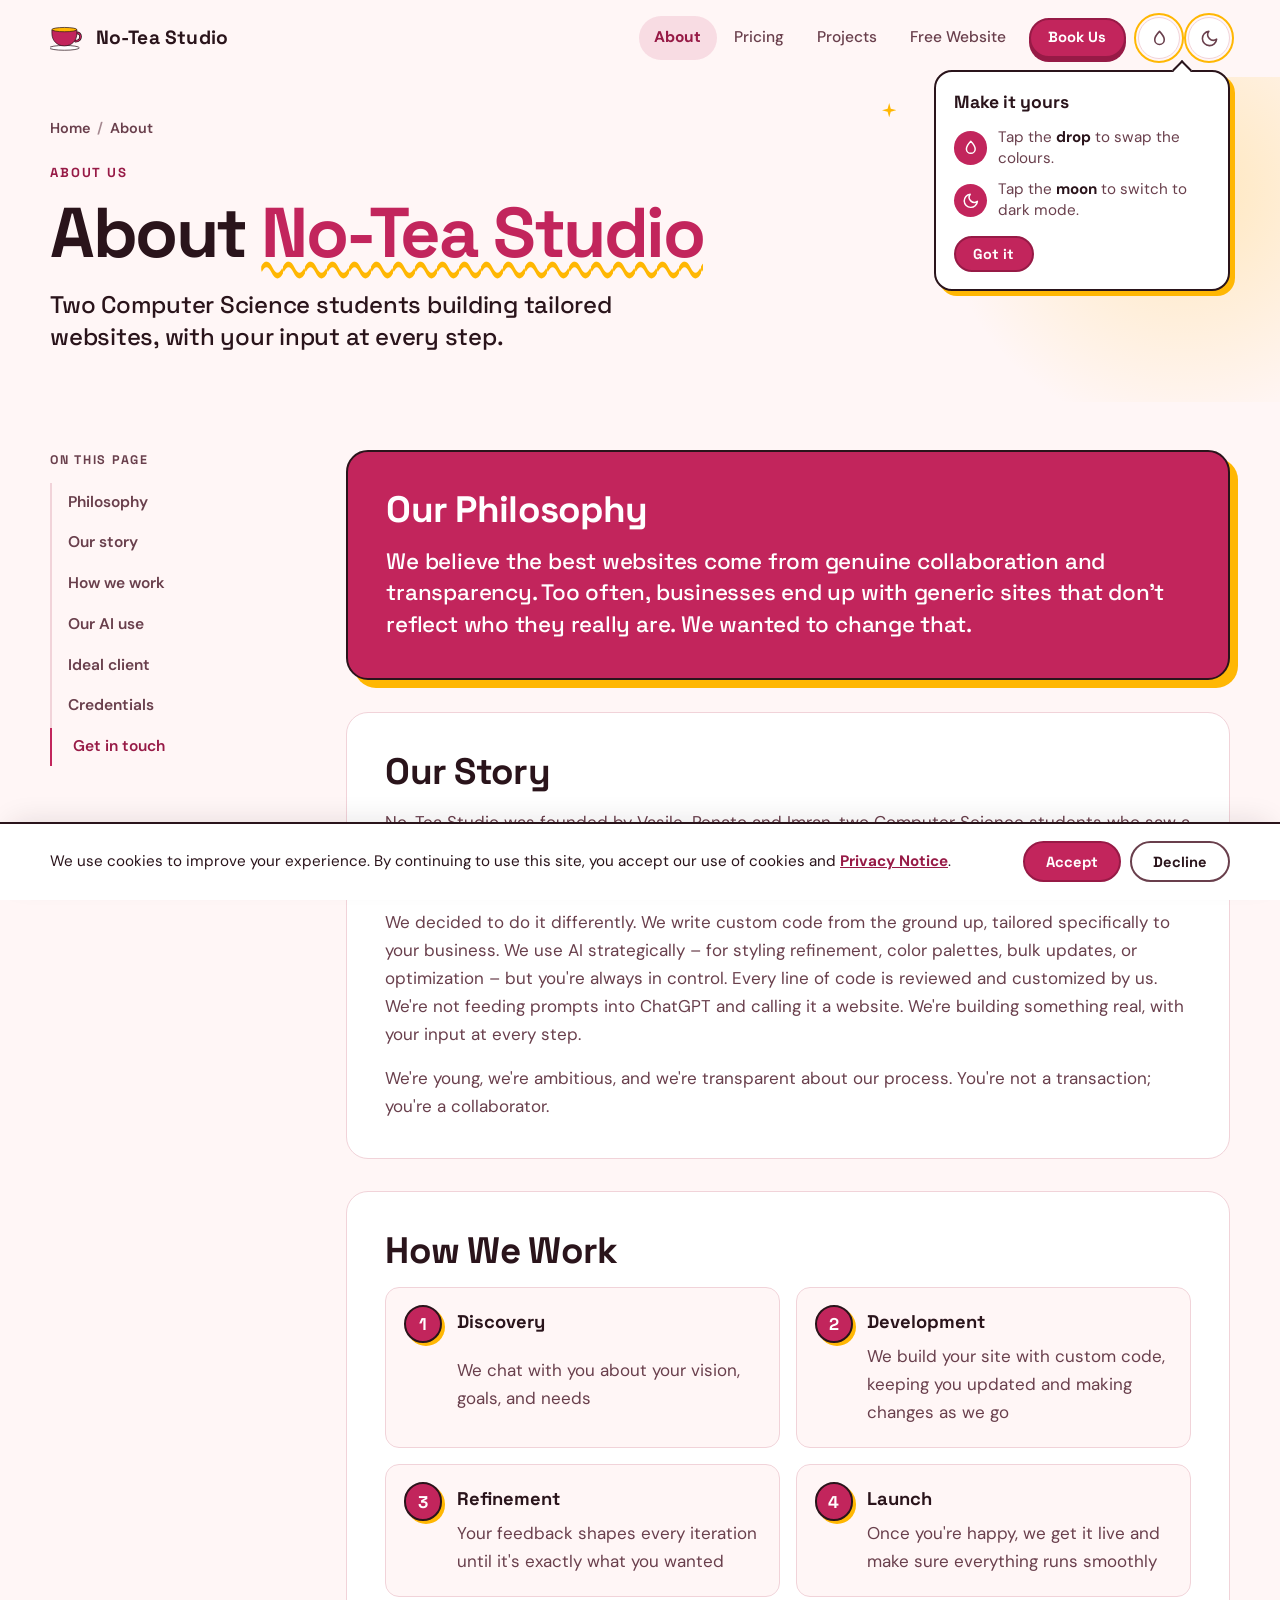
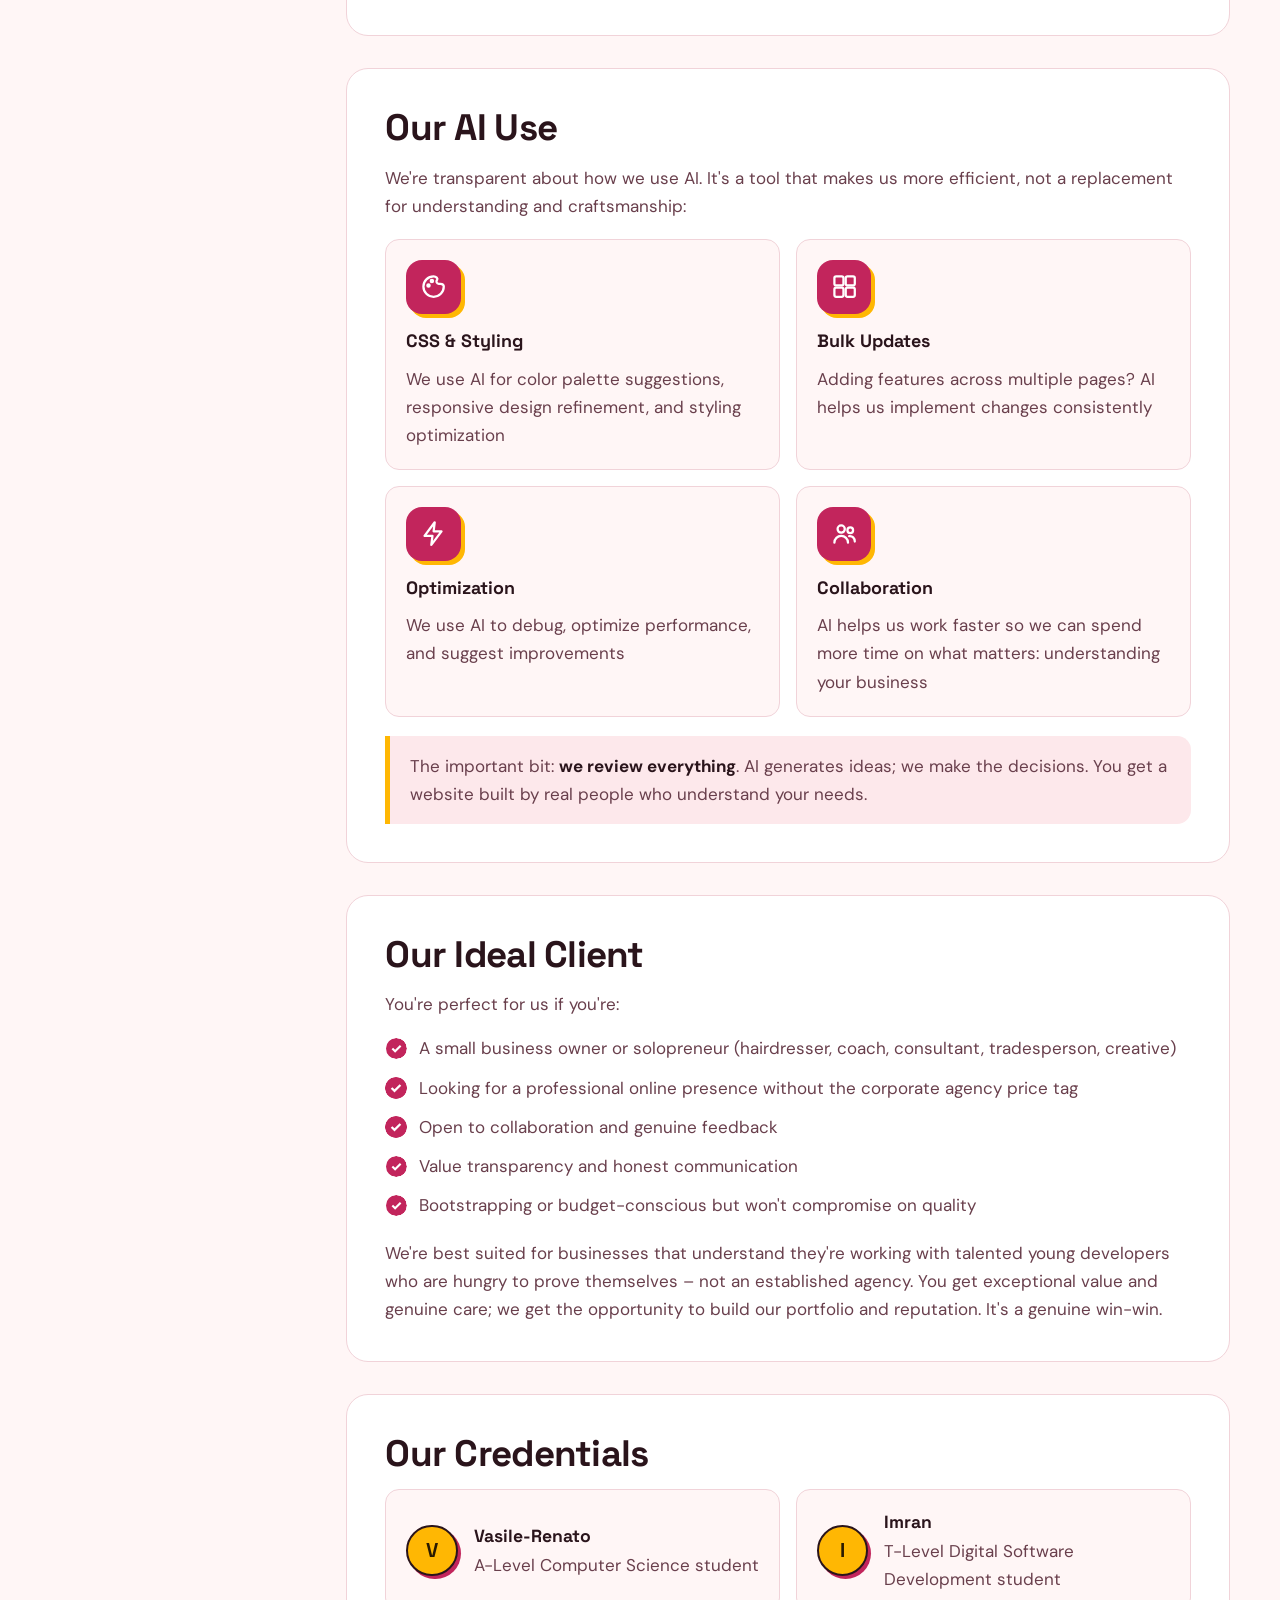
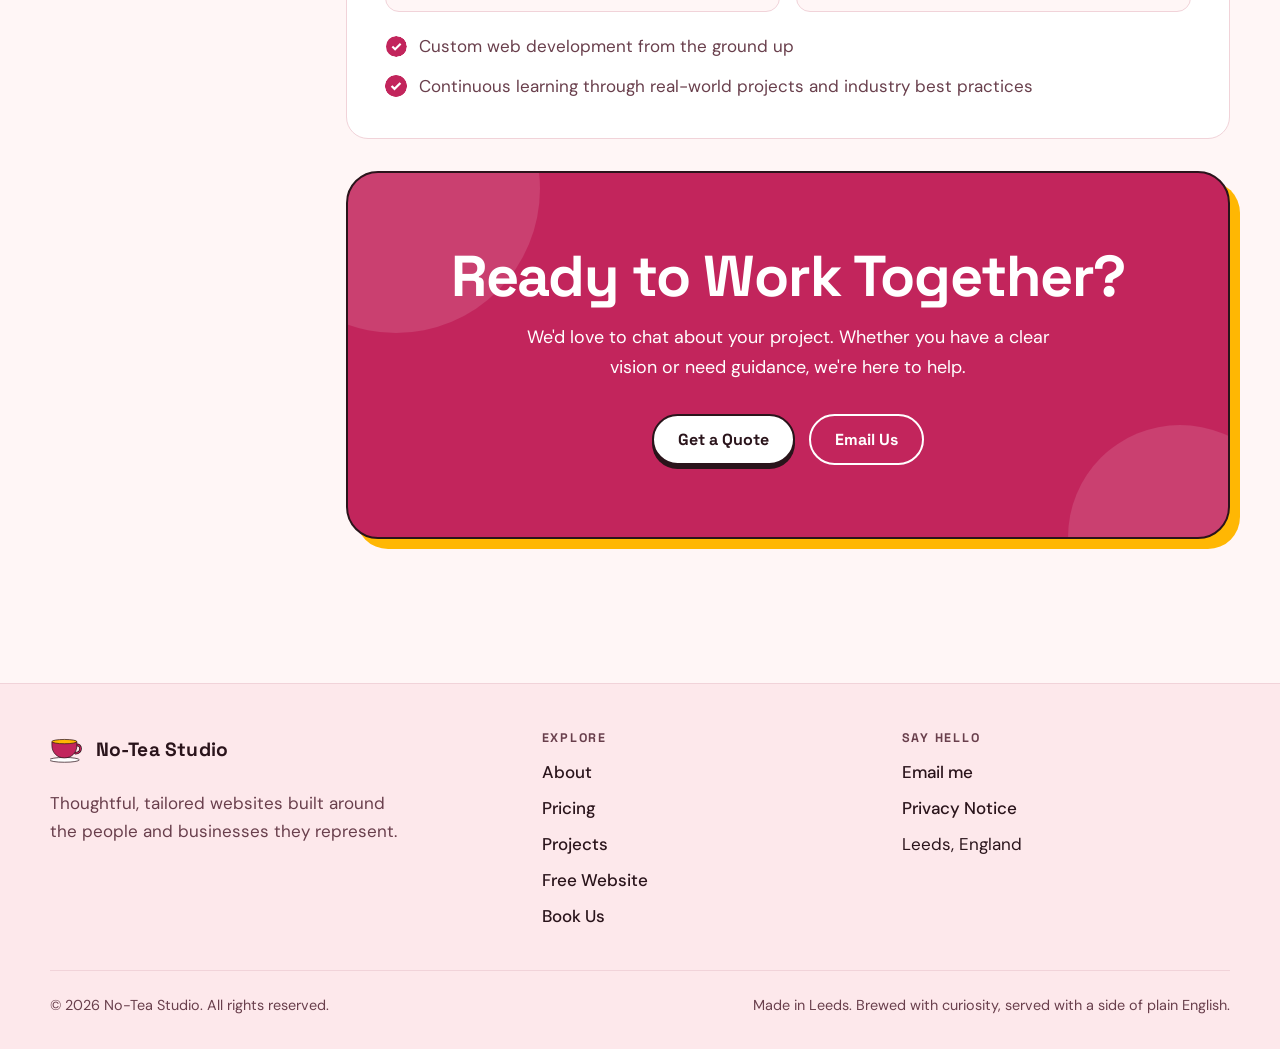
==== about/index.html @ a6f44cc9 "Free website section" ====
<!DOCTYPE html>
<html lang="en-GB" data-theme="light" data-palette="hibiscus">
<head>
    <meta charset="UTF-8">
    <!-- Sets theme (light/dark) and palette before first paint so there is no flash. Pink (Hibiscus) is the default. -->
    <script>
        (function () {
            var d = document.documentElement;
            var theme = 'light';
            var palette = 'hibiscus';
            try {
                var stored = localStorage.getItem('theme');
                theme = stored || (window.matchMedia && window.matchMedia('(prefers-color-scheme: dark)').matches ? 'dark' : 'light');
                var p = localStorage.getItem('palette');
                if (/^(matcha|builders|earlgrey|hibiscus)$/.test(p || '')) { palette = p; }
            } catch (e) { }
            d.setAttribute('data-theme', theme);
            d.setAttribute('data-palette', palette);
            d.classList.add('js');
            setTimeout(function () {
                if (!d.classList.contains('js-ready')) { d.classList.remove('js'); }
            }, 5000);
        })();
    </script>
    <meta name="viewport" content="width=device-width, initial-scale=1.0">
    <meta name="color-scheme" content="light dark">
    <meta name="theme-color" content="#fff6f6" media="(prefers-color-scheme: light)">
    <meta name="theme-color" content="#1a0d12" media="(prefers-color-scheme: dark)">

    <!-- Traditional fallback favicon for older browsers -->
    <link rel="shortcut icon" href="/images/favicon.ico">

    <!-- Standard PNG favicons for modern browsers and Google Search -->
    <link rel="icon" type="image/png" sizes="32x32" href="/images/favicon-32x32.png">
    <link rel="icon" type="image/png" sizes="192x192" href="/images/favicon-192x192.png">

    <!-- Apple Touch Icon for iOS devices -->
    <link rel="apple-touch-icon" sizes="180x180" href="/images/apple-touch-icon.png">

    <title>About | No-Tea Studio</title>
    <meta name="description" content="Learn about No-Tea Studio. We build custom, tailored websites with transparent AI use and genuine collaboration. Founded by two Computer Science students.">
    <meta name="author" content="No-Tea Studio">
    <meta name="robots" content="index, follow">
    <link rel="canonical" href="https://noteastudio.co.uk/about/">
    <link rel="alternate" hreflang="en-GB" href="https://noteastudio.co.uk/about/">
    <link rel="alternate" hreflang="x-default" href="https://noteastudio.co.uk/about/">

    <!-- Open Graph / social sharing -->
    <meta property="og:title" content="About No-Tea Studio | Custom Web Design">
    <meta property="og:description" content="We build custom websites with transparent AI use and genuine client collaboration. Learn more about our approach.">
    <meta property="og:type" content="website">
    <meta property="og:url" content="https://noteastudio.co.uk/about/">
    <meta property="og:site_name" content="No-Tea Studio">
    <meta property="og:locale" content="en_GB">
    <meta property="og:image" content="https://noteastudio.co.uk/images/og-image.png">
    <meta property="og:image:width" content="1200">
    <meta property="og:image:height" content="630">
    <meta property="og:image:alt" content="No-Tea Studio: tailored website design.">
    <meta name="twitter:card" content="summary_large_image">
    <meta name="twitter:title" content="About No-Tea Studio | Custom Web Design">
    <meta name="twitter:description" content="We build custom websites with transparent AI use and genuine client collaboration. Learn more about our approach.">
    <meta name="twitter:image" content="https://noteastudio.co.uk/images/og-image.png">
    <meta name="twitter:image:alt" content="No-Tea Studio: tailored website design.">

    <!-- Fonts -->
    <link rel="preconnect" href="https://fonts.googleapis.com">
    <link rel="preconnect" href="https://fonts.gstatic.com" crossorigin>
    <link rel="stylesheet" href="https://fonts.googleapis.com/css2?family=DM+Sans:wght@400;500;700&family=Space+Grotesk:wght@500;600;700&display=swap">
    <link rel="stylesheet" href="/home.css">
    <link rel="stylesheet" href="/pages.css">
    <!-- Structured data -->
    <script type="application/ld+json">
{
    "@context": "https://schema.org",
    "@graph": [
        {
            "@type": "AboutPage",
            "@id": "https://noteastudio.co.uk/about/#webpage",
            "url": "https://noteastudio.co.uk/about/",
            "name": "About No-Tea Studio",
            "description": "Learn about No-Tea Studio. We build custom, tailored websites with transparent AI use and genuine collaboration. Founded by two Computer Science students.",
            "inLanguage": "en-GB",
            "isPartOf": {
                "@id": "https://noteastudio.co.uk/#website"
            },
            "about": {
                "@id": "https://noteastudio.co.uk/#business"
            },
            "breadcrumb": {
                "@id": "https://noteastudio.co.uk/about/#breadcrumb"
            },
            "primaryImageOfPage": {
                "@type": "ImageObject",
                "url": "https://noteastudio.co.uk/images/og-image.png",
                "width": 1200,
                "height": 630
            },
            "dateModified": "2026-10-10"
        },
        {
            "@type": "BreadcrumbList",
            "itemListElement": [
                {
                    "@type": "ListItem",
                    "position": 1,
                    "name": "Home",
                    "item": "https://noteastudio.co.uk/"
                },
                {
                    "@type": "ListItem",
                    "position": 2,
                    "name": "About No-Tea Studio",
                    "item": "https://noteastudio.co.uk/about/"
                }
            ],
            "@id": "https://noteastudio.co.uk/about/#breadcrumb"
        }
    ]
}
    </script>
</head>
<body>
    <a class="skip-link" href="#main">Skip to content</a>
    <div class="progress" aria-hidden="true"><span></span></div>

    <header class="site-header">
        <nav class="nav container" aria-label="Main">
            <a class="brand" href="/" aria-label="No-Tea Studio, home">
                <svg viewBox="20 44 150 94" aria-hidden="true">
                    <ellipse class="cup-saucer" cx="80" cy="132" rx="62" ry="10" />
                    <path class="cup-handle" d="M128 70c26-4 26 34-2 34" />
                    <path class="cup-handle-in" d="M128 70c26-4 26 34-2 34" />
                    <path class="cup-body" d="M28 56h104v16c0 30-22 52-52 52s-52-22-52-52z" />
                    <ellipse class="cup-tea" cx="80" cy="56" rx="52" ry="9" />
                </svg>
                <span>No-Tea Studio</span>
            </a>

            <div class="nav-panel" id="nav-panel">
                <ul class="nav-links">
                    <li><a href="/about/" aria-current="page">About</a></li>
                    <li><a href="/pricing/">Pricing</a></li>
                    <li><a href="/projects/">Projects</a></li>
                    <li><a href="/free-website/">Free Website</a></li>
                </ul>
                <a class="btn btn-primary btn-sm nav-cta" href="/bookings/">Book Us</a>
            </div>

            <div class="nav-tools">
                <div class="palette">
                    <button class="tool-btn palette-btn" type="button" aria-haspopup="true" aria-expanded="false" aria-controls="palette-pop" aria-label="Choose a colour palette">
                        <svg viewBox="0 0 24 24" aria-hidden="true"><path d="M12 3s6 6.2 6 10.5A6 6 0 0 1 6 13.5C6 9.2 12 3 12 3z" /></svg>
                    </button>
                    <div class="palette-pop" id="palette-pop" role="radiogroup" aria-label="Colour palette" hidden>
                        <p class="palette-title">Pick your brew</p>
                        <button type="button" role="radio" aria-checked="true" data-palette="hibiscus"><span class="swatch" style="--sw1:#c2255c;--sw2:#ffb703"></span>Hibiscus</button>
                        <button type="button" role="radio" aria-checked="false" data-palette="matcha"><span class="swatch" style="--sw1:#2d6a4f;--sw2:#ff7a45"></span>Matcha</button>
                        <button type="button" role="radio" aria-checked="false" data-palette="builders"><span class="swatch" style="--sw1:#a24a17;--sw2:#f2b134"></span>Builder's Tea</button>
                        <button type="button" role="radio" aria-checked="false" data-palette="earlgrey"><span class="swatch" style="--sw1:#4a52c4;--sw2:#f59fb5"></span>Earl Grey</button>
                    </div>
                </div>

                <button class="theme-toggle" type="button" aria-label="Toggle dark mode">
                    <svg class="icon-sun" viewBox="0 0 24 24">
                        <circle cx="12" cy="12" r="4" />
                        <path d="M12 2v2M12 20v2M4.93 4.93l1.41 1.41M17.66 17.66l1.41 1.41M2 12h2M20 12h2M6.34 17.66l-1.41 1.41M19.07 4.93l-1.41 1.41" />
                    </svg>
                    <svg class="icon-moon" viewBox="0 0 24 24">
                        <path d="M21 12.79A9 9 0 1 1 11.21 3 7 7 0 0 0 21 12.79Z" />
                    </svg>
                </button>

                <button class="tool-btn nav-burger" type="button" aria-expanded="false" aria-controls="nav-panel" aria-label="Open menu"><span></span></button>
            </div>
        </nav>
    </header>

    <main id="main">
        <section class="page-hero" aria-labelledby="page-title">
            <svg class="page-spark a" viewBox="0 0 24 24" aria-hidden="true"><path d="M12 0l2.6 9.4L24 12l-9.4 2.6L12 24l-2.6-9.4L0 12l9.4-2.6z" /></svg>
            <svg class="page-spark b" viewBox="0 0 24 24" aria-hidden="true"><path d="M12 0l2.6 9.4L24 12l-9.4 2.6L12 24l-2.6-9.4L0 12l9.4-2.6z" /></svg>
            <svg class="page-spark c" viewBox="0 0 24 24" aria-hidden="true"><path d="M12 0l2.6 9.4L24 12l-9.4 2.6L12 24l-2.6-9.4L0 12l9.4-2.6z" /></svg>
            <div class="container">
                <nav aria-label="Breadcrumb">
                <ol class="crumbs">
                    <li><a href="/">Home</a></li>
                    <li aria-current="page">About</li>
                </ol>
            </nav>
                <p class="eyebrow">About us</p>
                <h1 id="page-title">About <span class="hl">No-Tea Studio</span></h1>
                <p class="lead">Two Computer Science students building tailored websites, with your input at every step.</p>
            </div>
        </section>

        <div class="container page-section">
            <div class="about-layout">
                <aside class="rail" aria-label="On this page">
                    <p class="rail-title">On this page</p>
                    <ol>
                        <li><a href="#philosophy">Philosophy</a></li>
                        <li><a href="#story">Our story</a></li>
                        <li><a href="#approach">How we work</a></li>
                        <li><a href="#ai-use">Our AI use</a></li>
                        <li><a href="#ideal-client">Ideal client</a></li>
                        <li><a href="#credentials">Credentials</a></li>
                        <li><a href="#get-in-touch">Get in touch</a></li>
                    </ol>
                </aside>

                <div class="about-body">
                    <section id="philosophy" class="block block-pop reveal" aria-labelledby="philosophy-h">
                        <h2 id="philosophy-h">Our Philosophy</h2>
                        <p>We believe the best websites come from genuine collaboration and transparency. Too often, businesses end up with generic sites that don't reflect who they really are. We wanted to change that.</p>
                    </section>

                    <section id="story" class="block reveal" aria-labelledby="story-h">
                        <h2 id="story-h">Our Story</h2>
                        <p>No-Tea Studio was founded by Vasile-Renato and Imran, two Computer Science students who saw a gap in the web design market. We noticed businesses were being sold generic AI websites with zero transparency about how they were built or what they were actually getting.</p>
                        <p>We decided to do it differently. We write custom code from the ground up, tailored specifically to your business. We use AI strategically &ndash; for styling refinement, color palettes, bulk updates, or optimization &ndash; but you're always in control. Every line of code is reviewed and customized by us. We're not feeding prompts into ChatGPT and calling it a website. We're building something real, with your input at every step.</p>
                        <p>We're young, we're ambitious, and we're transparent about our process. You're not a transaction; you're a collaborator.</p>
                    </section>

                    <section id="approach" class="block reveal" aria-labelledby="approach-h">
                        <h2 id="approach-h">How We Work</h2>
                        <ol class="mini-steps">
                            <li><strong>Discovery</strong> We chat with you about your vision, goals, and needs</li>
                            <li><strong>Development</strong> We build your site with custom code, keeping you updated and making changes as we go</li>
                            <li><strong>Refinement</strong> Your feedback shapes every iteration until it's exactly what you wanted</li>
                            <li><strong>Launch</strong> Once you're happy, we get it live and make sure everything runs smoothly</li>
                        </ol>
                    </section>

                    <section id="ai-use" class="block reveal" aria-labelledby="ai-h">
                        <h2 id="ai-h">Our AI Use</h2>
                        <p>We're transparent about how we use AI. It's a tool that makes us more efficient, not a replacement for understanding and craftsmanship:</p>
                        <ul class="cards-2" style="margin-top:1.2rem">
                            <li class="mini-card"><div class="icon-tile" aria-hidden="true"><svg viewBox="0 0 24 24"><path d="M12 3a9 9 0 1 0 9 9c0-1.7-1.3-2.5-3-2.5h-1.5a2 2 0 0 1-1.4-3.4C16 4.9 14.3 3 12 3z" /><circle cx="7.5" cy="11" r="1" /><circle cx="10.5" cy="7" r="1" /></svg></div><strong>CSS &amp; Styling</strong> We use AI for color palette suggestions, responsive design refinement, and styling optimization</li>
                            <li class="mini-card"><div class="icon-tile" aria-hidden="true"><svg viewBox="0 0 24 24"><rect x="3" y="3" width="8" height="8" rx="1.5" /><rect x="13" y="3" width="8" height="8" rx="1.5" /><rect x="3" y="13" width="8" height="8" rx="1.5" /><rect x="13" y="13" width="8" height="8" rx="1.5" /></svg></div><strong>Bulk Updates</strong> Adding features across multiple pages? AI helps us implement changes consistently</li>
                            <li class="mini-card"><div class="icon-tile" aria-hidden="true"><svg viewBox="0 0 24 24"><path d="M13 2 4 14h7l-1 8 9-12h-7z" /></svg></div><strong>Optimization</strong> We use AI to debug, optimize performance, and suggest improvements</li>
                            <li class="mini-card"><div class="icon-tile" aria-hidden="true"><svg viewBox="0 0 24 24"><circle cx="9" cy="8" r="3.2" /><path d="M3 20c0-3.3 2.7-6 6-6s6 2.7 6 6" /><circle cx="17" cy="9" r="2.5" /><path d="M16 14.2c2.9-.4 5 1.7 5 4.8" /></svg></div><strong>Collaboration</strong> AI helps us work faster so we can spend more time on what matters: understanding your business</li>
                        </ul>
                        <p class="note">The important bit: <strong>we review everything</strong>. AI generates ideas; we make the decisions. You get a website built by real people who understand your needs.</p>
                    </section>

                    <section id="ideal-client" class="block reveal" aria-labelledby="ideal-h">
                        <h2 id="ideal-h">Our Ideal Client</h2>
                        <p style="margin-bottom:1rem">You're perfect for us if you're:</p>
                        <ul class="tick-list">
                            <li>A small business owner or solopreneur (hairdresser, coach, consultant, tradesperson, creative)</li>
                            <li>Looking for a professional online presence without the corporate agency price tag</li>
                            <li>Open to collaboration and genuine feedback</li>
                            <li>Value transparency and honest communication</li>
                            <li>Bootstrapping or budget-conscious but won't compromise on quality</li>
                        </ul>
                        <p>We're best suited for businesses that understand they're working with talented young developers who are hungry to prove themselves &ndash; not an established agency. You get exceptional value and genuine care; we get the opportunity to build our portfolio and reputation. It's a genuine win-win.</p>
                    </section>

                    <section id="credentials" class="block reveal" aria-labelledby="cred-h">
                        <h2 id="cred-h">Our Credentials</h2>
                        <ul class="cards-2" style="margin-bottom:1.3rem">
                            <li class="person"><span class="avatar" aria-hidden="true">V</span><span><strong>Vasile-Renato</strong>A-Level Computer Science student</span></li>
                            <li class="person"><span class="avatar" aria-hidden="true">I</span><span><strong>Imran</strong>T-Level Digital Software Development student</span></li>
                        </ul>
                        <ul class="tick-list" style="margin-bottom:0">
                            <li>Custom web development from the ground up</li>
                            <li>Continuous learning through real-world projects and industry best practices</li>
                        </ul>
                    </section>

                    <section id="get-in-touch" aria-labelledby="touch-h">
                        <div class="cta-band reveal">
                            <h2 id="touch-h">Ready to Work Together?</h2>
                            <p>We'd love to chat about your project. Whether you have a clear vision or need guidance, we're here to help.</p>
                            <div class="cta-actions">
                                <a class="btn btn-light" href="/bookings/">Get a Quote</a>
                                <a class="btn btn-outline" href="mailto:info@noteastudio.co.uk">Email Us</a>
                            </div>
                        </div>
                    </section>
                </div>
            </div>
        </div>
    </main>

    <footer class="site-footer">
        <div class="container">
            <div class="footer-grid">
                <div class="footer-brand">
                    <a class="brand" href="/" aria-label="No-Tea Studio, home">
                        <svg viewBox="20 44 150 94" aria-hidden="true">
                    <ellipse class="cup-saucer" cx="80" cy="132" rx="62" ry="10" />
                    <path class="cup-handle" d="M128 70c26-4 26 34-2 34" />
                    <path class="cup-handle-in" d="M128 70c26-4 26 34-2 34" />
                    <path class="cup-body" d="M28 56h104v16c0 30-22 52-52 52s-52-22-52-52z" />
                    <ellipse class="cup-tea" cx="80" cy="56" rx="52" ry="9" />
                </svg>
                        <span>No-Tea Studio</span>
                    </a>
                    <p>Thoughtful, tailored websites built around the people and businesses they represent.</p>
                </div>
                <nav aria-label="Footer">
                    <h2>Explore</h2>
                    <ul class="footer-links">
                        <li><a href="/about/">About</a></li>
                        <li><a href="/pricing/">Pricing</a></li>
                        <li><a href="/projects/">Projects</a></li>
                        <li><a href="/free-website/">Free Website</a></li>
                        <li><a href="/bookings/">Book Us</a></li>
                    </ul>
                </nav>
                <div>
                    <h2>Say hello</h2>
                    <ul class="footer-links">
                        <li><a href="mailto:info@noteastudio.co.uk">Email me</a></li>
                        <li><a href="/privacy/">Privacy Notice</a></li>
                        <li>Leeds, England</li>
                    </ul>
                </div>
            </div>
            <div class="footer-base">
                <p>&copy; 2026 No-Tea Studio. All rights reserved.</p>
                <p>Made in Leeds. Brewed with curiosity, served with a side of plain English.</p>
            </div>
        </div>
    </footer>

    <button class="to-top" type="button" aria-label="Back to top">
        <svg viewBox="0 0 24 24" aria-hidden="true"><path d="M12 19V5M5 12l7-7 7 7" /></svg>
    </button>
    <div class="toast" id="toast" role="status" aria-live="polite"></div>

    <script src="/theme-toggle.js"></script>
    <script src="/cookie-consent.js"></script>
    <script src="/home.js"></script>
    <script src="/pages.js"></script>
</body>
</html>
---- home.css ----
/* =====================================================================
   No-Tea Studio - shared site styles (homepage + base for every page;
   pages.css adds the inner-page layouts on top of this file).

   COLOUR: every colour comes from the --c-* tokens below. There are four
   palettes ("brews") x light/dark. Hibiscus (pink) is the default; the
   visitor can switch palette with the swatch button in the header and the
   choice is remembered on every page.
   ===================================================================== */

:root {
	--font-display: 'Space Grotesk', 'Segoe UI', system-ui, sans-serif;
	--font-body: 'DM Sans', system-ui, -apple-system, 'Segoe UI', sans-serif;
	--radius: 22px;
	--radius-sm: 14px;
	--ease: cubic-bezier(0.2, 0.8, 0.2, 1);
	--container: 1180px;
}

/* ---- Palette 1: Matcha ---- */
html[data-palette="matcha"] {
	--c-bg: #f7f4ec;
	--c-bg-alt: #ecefe0;
	--c-surface: #ffffff;
	--c-ink: #1b2a20;
	--c-ink-soft: #48584d;
	--c-primary: #2d6a4f;
	--c-on-primary: #ffffff;
	--c-primary-deep: #1f5238;
	--c-accent: #ff7a45;
	--c-accent-text: #b43e0e;
	--c-on-accent: #2b1204;
	--c-line: #ddd5c0;
	--c-shadow: rgba(27, 42, 32, 0.14);
	color-scheme: light;
}

html[data-theme="dark"][data-palette="matcha"] {
	--c-bg: #0e1812;
	--c-bg-alt: #13221a;
	--c-surface: #182b21;
	--c-ink: #eef4ea;
	--c-ink-soft: #a9bbae;
	--c-primary: #6fcf97;
	--c-on-primary: #06210f;
	--c-primary-deep: #8ee3b0;
	--c-accent: #ff9366;
	--c-accent-text: #ffab87;
	--c-on-accent: #2b1204;
	--c-line: #27402f;
	--c-shadow: rgba(0, 0, 0, 0.45);
	color-scheme: dark;
}

/* ---- Palette 2: Builder's Tea ---- */
html[data-palette="builders"] {
	--c-bg: #fbf5ee;
	--c-bg-alt: #f4e6d3;
	--c-surface: #ffffff;
	--c-ink: #2b1d14;
	--c-ink-soft: #66503f;
	--c-primary: #a24a17;
	--c-on-primary: #ffffff;
	--c-primary-deep: #7d3a12;
	--c-accent: #f2b134;
	--c-accent-text: #8a5300;
	--c-on-accent: #2b1d14;
	--c-line: #e6d6c1;
	--c-shadow: rgba(43, 29, 20, 0.14);
	color-scheme: light;
}

html[data-theme="dark"][data-palette="builders"] {
	--c-bg: #1a120c;
	--c-bg-alt: #22170f;
	--c-surface: #2a1c13;
	--c-ink: #f7ecdf;
	--c-ink-soft: #c9b3a0;
	--c-primary: #f0a05a;
	--c-on-primary: #2a1405;
	--c-primary-deep: #ffc388;
	--c-accent: #f2c14e;
	--c-accent-text: #f6cd6a;
	--c-on-accent: #2a1d05;
	--c-line: #402d1f;
	--c-shadow: rgba(0, 0, 0, 0.5);
	color-scheme: dark;
}

/* ---- Palette 3: Earl Grey ---- */
html[data-palette="earlgrey"] {
	--c-bg: #f4f5fb;
	--c-bg-alt: #e7eaf8;
	--c-surface: #ffffff;
	--c-ink: #1c2033;
	--c-ink-soft: #4d5370;
	--c-primary: #4a52c4;
	--c-on-primary: #ffffff;
	--c-primary-deep: #343b9a;
	--c-accent: #f59fb5;
	--c-accent-text: #b4264f;
	--c-on-accent: #3a0a1a;
	--c-line: #d9dcf0;
	--c-shadow: rgba(28, 32, 51, 0.14);
	color-scheme: light;
}

html[data-theme="dark"][data-palette="earlgrey"] {
	--c-bg: #10121f;
	--c-bg-alt: #161930;
	--c-surface: #1d2140;
	--c-ink: #eceefb;
	--c-ink-soft: #aeb4d4;
	--c-primary: #9aa4ff;
	--c-on-primary: #0e1236;
	--c-primary-deep: #bcc3ff;
	--c-accent: #ff9fbe;
	--c-accent-text: #ffa9c4;
	--c-on-accent: #3a0a1a;
	--c-line: #2d3260;
	--c-shadow: rgba(0, 0, 0, 0.5);
	color-scheme: dark;
}

/* ---- Palette 4: Hibiscus (pink, the default) ---- */
:root,
html[data-palette="hibiscus"] {
	--c-bg: #fff6f6;
	--c-bg-alt: #fde8eb;
	--c-surface: #ffffff;
	--c-ink: #2a141b;
	--c-ink-soft: #693f4c;
	--c-primary: #c2255c;
	--c-on-primary: #ffffff;
	--c-primary-deep: #971a46;
	--c-accent: #ffb703;
	--c-accent-text: #946300;
	--c-on-accent: #2a1a00;
	--c-line: #f1d3d9;
	--c-shadow: rgba(42, 20, 27, 0.14);
	color-scheme: light;
}

html[data-theme="dark"][data-palette="hibiscus"],
html[data-theme="dark"]:not([data-palette]) {
	--c-bg: #1a0d12;
	--c-bg-alt: #24121a;
	--c-surface: #2e1822;
	--c-ink: #fbeaee;
	--c-ink-soft: #d3adb8;
	--c-primary: #ff7fa8;
	--c-on-primary: #3b0620;
	--c-primary-deep: #ffa8c3;
	--c-accent: #ffcf5c;
	--c-accent-text: #ffd679;
	--c-on-accent: #2a1a00;
	--c-line: #47252f;
	--c-shadow: rgba(0, 0, 0, 0.5);
	color-scheme: dark;
}

/* =====================================================================
   Base
   ===================================================================== */

*,
*::before,
*::after {
	box-sizing: border-box;
}

html {
	scroll-behavior: smooth;
	scroll-padding-top: 5.5rem;
	background: var(--c-bg);
	-webkit-text-size-adjust: 100%;
}

body {
	margin: 0;
	min-height: 100vh;
	color: var(--c-ink);
	background: var(--c-bg);
	font-family: var(--font-body);
	font-size: 1.0625rem;
	line-height: 1.65;
	overflow-x: clip;
	-webkit-font-smoothing: antialiased;
	transition: background-color 250ms ease, color 250ms ease;
}

h1,
h2,
h3,
h4 {
	margin: 0;
	font-family: var(--font-display);
	line-height: 1.08;
	letter-spacing: -0.02em;
	text-wrap: balance;
}

p {
	margin: 0;
	text-wrap: pretty;
}

img,
svg {
	max-width: 100%;
}

a {
	color: var(--c-primary-deep);
}

:focus-visible {
	outline: 3px solid var(--c-accent);
	outline-offset: 3px;
	border-radius: 6px;
}

.container {
	width: min(100% - 2.5rem, var(--container));
	margin-inline: auto;
}

.visually-hidden {
	position: absolute !important;
	width: 1px;
	height: 1px;
	margin: -1px;
	padding: 0;
	overflow: hidden;
	clip: rect(0 0 0 0);
	white-space: nowrap;
	border: 0;
}

.skip-link {
	position: fixed;
	top: 0.75rem;
	left: 0.75rem;
	z-index: 200;
	padding: 0.6rem 1rem;
	border-radius: 999px;
	color: var(--c-on-primary);
	background: var(--c-primary);
	font-weight: 700;
	text-decoration: none;
	transform: translateY(-200%);
	transition: transform 180ms var(--ease);
}

.skip-link:focus {
	transform: none;
}

/* scroll progress */
.progress {
	position: fixed;
	inset: 0 0 auto 0;
	z-index: 120;
	height: 4px;
	pointer-events: none;
}

.progress span {
	display: block;
	height: 100%;
	background: linear-gradient(90deg, var(--c-primary), var(--c-accent));
	transform: scaleX(0);
	transform-origin: left;
}

/* =====================================================================
   Buttons, pills, headings
   ===================================================================== */

.btn {
	display: inline-flex;
	align-items: center;
	justify-content: center;
	gap: 0.5rem;
	padding: 0.85rem 1.5rem;
	border: 2px solid var(--c-primary-deep);
	border-radius: 999px;
	font-family: var(--font-display);
	font-size: 1rem;
	font-weight: 700;
	line-height: 1.2;
	text-decoration: none;
	cursor: pointer;
	transition: transform 160ms var(--ease), box-shadow 160ms var(--ease), background 160ms ease, color 160ms ease;
}

.btn-primary {
	color: var(--c-on-primary);
	background: var(--c-primary);
	box-shadow: 0 4px 0 var(--c-primary-deep);
}

.btn-primary:hover {
	transform: translateY(-2px);
	box-shadow: 0 6px 0 var(--c-primary-deep);
}

.btn-primary:active {
	transform: translateY(3px);
	box-shadow: 0 1px 0 var(--c-primary-deep);
}

.btn-ghost {
	color: var(--c-ink);
	background: transparent;
	border-color: var(--c-ink);
}

.btn-ghost:hover {
	color: var(--c-bg);
	background: var(--c-ink);
}

.btn-sm {
	padding: 0.6rem 1.1rem;
	font-size: 0.92rem;
}

.btn[disabled] {
	opacity: 0.7;
	cursor: progress;
}

.btn svg {
	width: 1.1em;
	height: 1.1em;
	fill: none;
	stroke: currentColor;
	stroke-width: 2.4;
	stroke-linecap: round;
	stroke-linejoin: round;
}

.eyebrow {
	display: inline-block;
	margin-bottom: 0.9rem;
	color: var(--c-primary-deep);
	font-family: var(--font-display);
	font-size: 0.82rem;
	font-weight: 700;
	letter-spacing: 0.14em;
	text-transform: uppercase;
}

.section {
	padding: clamp(3.5rem, 8vw, 6.5rem) 0;
}

.section-alt {
	background: var(--c-bg-alt);
}

.section-head {
	max-width: 46rem;
	margin-bottom: clamp(2rem, 4vw, 3.25rem);
}

.section-head h2 {
	font-size: clamp(2rem, 4.4vw, 3.2rem);
}

.section-head p {
	margin-top: 1rem;
	color: var(--c-ink-soft);
	font-size: 1.1rem;
}

/* scroll reveal (only when JS is running) */
.js .reveal {
	opacity: 0;
	transform: translateY(22px);
	transition: opacity 700ms var(--ease), transform 700ms var(--ease);
	transition-delay: var(--d, 0s);
}

.js .reveal.is-in {
	opacity: 1;
	transform: none;
}

/* =====================================================================
   Header / navigation
   ===================================================================== */

.site-header {
	position: sticky;
	top: 0;
	z-index: 100;
	background: color-mix(in srgb, var(--c-bg) 84%, transparent);
	backdrop-filter: saturate(1.4) blur(14px);
	-webkit-backdrop-filter: saturate(1.4) blur(14px);
	border-bottom: 1px solid transparent;
	transition: border-color 200ms ease, box-shadow 200ms ease;
}

.site-header.is-scrolled {
	border-color: var(--c-line);
	box-shadow: 0 10px 28px -18px var(--c-shadow);
}

.nav {
	position: relative;
	display: flex;
	align-items: center;
	gap: 0.75rem;
	min-height: 76px;
}

.brand {
	display: inline-flex;
	align-items: center;
	gap: 0.6rem;
	margin-right: auto;
	color: var(--c-ink);
	font-family: var(--font-display);
	font-size: 1.2rem;
	font-weight: 700;
	letter-spacing: 0.01em;
	text-decoration: none;
}

.brand svg {
	width: 36px;
	height: 36px;
	flex-shrink: 0;
	transition: transform 300ms var(--ease);
}

.brand:hover svg {
	transform: rotate(-10deg) scale(1.08);
}

.nav-panel {
	display: flex;
	align-items: center;
	gap: 0.5rem;
}

.nav-links {
	display: flex;
	align-items: center;
	gap: 0.15rem;
	margin: 0;
	padding: 0;
	list-style: none;
}

.nav-links a {
	display: block;
	padding: 0.55rem 0.95rem;
	border-radius: 999px;
	color: var(--c-ink-soft);
	font-size: 0.97rem;
	font-weight: 500;
	text-decoration: none;
	transition: background 160ms ease, color 160ms ease;
}

.nav-links a:hover {
	color: var(--c-ink);
	background: var(--c-bg-alt);
}

.nav-links a[aria-current="page"] {
	color: var(--c-primary-deep);
	background: color-mix(in srgb, var(--c-primary) 12%, transparent);
	font-weight: 700;
}

.nav-tools {
	display: flex;
	align-items: center;
	gap: 0.5rem;
}

.tool-btn,
.theme-toggle {
	display: inline-flex;
	align-items: center;
	justify-content: center;
	flex-shrink: 0;
	width: 42px;
	height: 42px;
	margin: 0;
	padding: 0;
	border: 1.5px solid var(--c-line);
	border-radius: 50%;
	color: var(--c-ink-soft);
	background: var(--c-surface);
	cursor: pointer;
	transition: color 160ms ease, border-color 160ms ease, transform 160ms var(--ease);
}

.tool-btn:hover,
.theme-toggle:hover {
	color: var(--c-primary-deep);
	border-color: var(--c-primary);
	transform: translateY(-1px);
}

.tool-btn svg,
.theme-toggle svg {
	width: 19px;
	height: 19px;
	fill: none;
	stroke: currentColor;
	stroke-width: 2;
	stroke-linecap: round;
	stroke-linejoin: round;
}

.theme-toggle .icon-sun {
	display: none;
}

html[data-theme="dark"] .theme-toggle .icon-sun {
	display: block;
}

html[data-theme="dark"] .theme-toggle .icon-moon {
	display: none;
}

/* palette picker */
.palette {
	position: relative;
}

.palette-pop {
	position: absolute;
	top: calc(100% + 0.7rem);
	right: 0;
	z-index: 20;
	display: grid;
	gap: 0.25rem;
	width: 15rem;
	padding: 0.75rem;
	border: 1.5px solid var(--c-line);
	border-radius: var(--radius-sm);
	background: var(--c-surface);
	box-shadow: 0 24px 50px -18px var(--c-shadow);
}

.palette-pop[hidden] {
	display: none;
}

.palette-title {
	padding: 0.2rem 0.5rem 0.4rem;
	color: var(--c-ink-soft);
	font-family: var(--font-display);
	font-size: 0.75rem;
	font-weight: 700;
	letter-spacing: 0.12em;
	text-transform: uppercase;
}

.palette-pop button[role="radio"] {
	display: flex;
	align-items: center;
	gap: 0.75rem;
	width: 100%;
	padding: 0.55rem 0.6rem;
	border: 0;
	border-radius: 10px;
	color: var(--c-ink);
	background: transparent;
	font: inherit;
	font-weight: 500;
	text-align: left;
	cursor: pointer;
}

.palette-pop button[role="radio"]:hover {
	background: var(--c-bg-alt);
}

.palette-pop button[aria-checked="true"] {
	background: var(--c-bg-alt);
	font-weight: 700;
}

.palette-pop button[aria-checked="true"]::after {
	content: '';
	width: 0.9rem;
	height: 0.5rem;
	margin-left: auto;
	border-left: 3px solid var(--c-primary-deep);
	border-bottom: 3px solid var(--c-primary-deep);
	transform: rotate(-45deg) translate(2px, -2px);
}

.swatch {
	width: 1.7rem;
	height: 1.7rem;
	flex-shrink: 0;
	border: 2px solid var(--c-surface);
	border-radius: 50%;
	background: conic-gradient(var(--sw1) 0 50%, var(--sw2) 0);
	box-shadow: 0 0 0 1.5px var(--c-line);
}

/* mobile menu button */
.nav-burger {
	display: none;
}

.nav-burger span,
.nav-burger span::before,
.nav-burger span::after {
	display: block;
	width: 18px;
	height: 2px;
	border-radius: 2px;
	background: currentColor;
	transition: transform 220ms var(--ease), opacity 160ms ease;
}

.nav-burger span {
	position: relative;
}

.nav-burger span::before,
.nav-burger span::after {
	content: '';
	position: absolute;
	left: 0;
}

.nav-burger span::before {
	top: -6px;
}

.nav-burger span::after {
	top: 6px;
}

.nav-burger[aria-expanded="true"] span {
	background: transparent;
}

.nav-burger[aria-expanded="true"] span::before {
	transform: translateY(6px) rotate(45deg);
}

.nav-burger[aria-expanded="true"] span::after {
	transform: translateY(-6px) rotate(-45deg);
}

/* First-visit hint pointing at the colour and light/dark buttons */
.hint {
	position: absolute;
	top: calc(100% - 0.35rem);
	right: 0;
	z-index: 130;
	width: min(18.5rem, calc(100vw - 2.5rem));
	padding: 1rem 1.1rem 1.05rem;
	border: 2px solid var(--c-ink);
	border-radius: 18px;
	color: var(--c-ink);
	background: var(--c-surface);
	box-shadow: 5px 5px 0 var(--c-accent);
	opacity: 0;
	transform: translateY(-8px) scale(0.97);
	transform-origin: top right;
	pointer-events: none;
	transition: opacity 240ms ease, transform 300ms var(--ease);
}

.hint.is-on {
	opacity: 1;
	transform: none;
	pointer-events: auto;
}

.hint::before {
	content: '';
	position: absolute;
	top: -9px;
	right: var(--arrow-x, 3rem);
	width: 14px;
	height: 14px;
	border-top: 2px solid var(--c-ink);
	border-left: 2px solid var(--c-ink);
	background: var(--c-surface);
	transform: rotate(45deg);
}

.hint-title {
	margin-bottom: 0.6rem;
	font-family: var(--font-display);
	font-size: 1.1rem;
	font-weight: 700;
}

.hint-list {
	display: grid;
	gap: 0.6rem;
	margin: 0 0 0.9rem;
	padding: 0;
	list-style: none;
	color: var(--c-ink-soft);
	font-size: 0.95rem;
	line-height: 1.4;
}

.hint-list li {
	display: flex;
	align-items: center;
	gap: 0.7rem;
}

.hint-list strong {
	color: var(--c-ink);
}

.hint-ico {
	display: grid;
	place-items: center;
	flex-shrink: 0;
	width: 2.1rem;
	height: 2.1rem;
	border-radius: 50%;
	color: var(--c-on-primary);
	background: var(--c-primary);
}

.hint-ico svg {
	width: 1.1rem;
	height: 1.1rem;
	fill: none;
	stroke: currentColor;
	stroke-width: 2;
	stroke-linecap: round;
	stroke-linejoin: round;
}

.hint-ok {
	padding: 0.45rem 1.1rem;
	border: 2px solid var(--c-primary-deep);
	border-radius: 999px;
	color: var(--c-on-primary);
	background: var(--c-primary);
	font-family: var(--font-display);
	font-size: 0.9rem;
	font-weight: 700;
	cursor: pointer;
}

.hint-ok:hover {
	background: var(--c-primary-deep);
	color: var(--c-bg);
}

.hint-ring {
	position: relative;
}

.hint-ring::after {
	content: '';
	position: absolute;
	inset: -5px;
	border: 2px solid var(--c-accent);
	border-radius: 50%;
	pointer-events: none;
	animation: ring 1.8s ease-out infinite;
}

@keyframes ring {
	0% { opacity: 1; transform: scale(0.85); }
	100% { opacity: 0; transform: scale(1.35); }
}

@media (prefers-reduced-motion: reduce) {
	.hint-ring::after {
		animation: none;
		opacity: 0.9;
		transform: none;
	}
}

/* =====================================================================
   Hero
   ===================================================================== */

.hero {
	position: relative;
	padding: clamp(0.75rem, 2.2vw, 1.75rem) 0 clamp(3rem, 6vw, 5.5rem);
	overflow: clip;
}

.hero::before {
	content: '';
	position: absolute;
	inset: -10rem -12rem auto auto;
	width: 38rem;
	height: 38rem;
	border-radius: 50%;
	background: radial-gradient(circle, color-mix(in srgb, var(--c-accent) 26%, transparent), transparent 68%);
	pointer-events: none;
}

.hero-grid {
	position: relative;
	display: grid;
	grid-template-columns: minmax(0, 1.05fr) minmax(0, 0.95fr);
	gap: clamp(2rem, 5vw, 4.5rem);
	align-items: center;
}

.hero h1 {
	font-size: clamp(2.7rem, 6.4vw, 5rem);
	line-height: 1;
	letter-spacing: -0.035em;
}

.hl {
	position: relative;
	display: inline-block;
	color: var(--c-primary);
	white-space: nowrap;
}

/* hand-drawn wavy underline that "draws" itself in */
.hl::after {
	content: '';
	position: absolute;
	left: 0;
	right: 0;
	bottom: -0.16em;
	height: 0.26em;
	background: var(--c-accent);
	-webkit-mask: url("data:image/svg+xml,%3Csvg xmlns='http://www.w3.org/2000/svg' viewBox='0 0 22 8' preserveAspectRatio='none'%3E%3Cpath d='M0 4Q5.5-1 11 4T22 4' fill='none' stroke='black' stroke-width='2.4'/%3E%3C/svg%3E") repeat-x 0 50% / 22px 100%;
	mask: url("data:image/svg+xml,%3Csvg xmlns='http://www.w3.org/2000/svg' viewBox='0 0 22 8' preserveAspectRatio='none'%3E%3Cpath d='M0 4Q5.5-1 11 4T22 4' fill='none' stroke='black' stroke-width='2.4'/%3E%3C/svg%3E") repeat-x 0 50% / 22px 100%;
	clip-path: inset(0 100% 0 0);
	animation: wipe 1s 0.5s var(--ease) forwards;
}

.lead {
	max-width: 36rem;
	margin-top: 1.6rem;
	color: var(--c-ink);
	font-family: var(--font-display);
	font-size: clamp(1.2rem, 2.2vw, 1.5rem);
	font-weight: 500;
	line-height: 1.35;
	letter-spacing: -0.01em;
}

.hero-copy {
	max-width: 34rem;
	margin-top: 1rem;
	color: var(--c-ink-soft);
}

.rotator-line {
	margin-top: 1.1rem;
	color: var(--c-ink-soft);
	font-weight: 500;
}

.rotator {
	display: inline-block;
	color: var(--c-accent-text);
	font-weight: 700;
	transition: opacity 220ms ease, transform 220ms var(--ease);
}

.rotator.is-out {
	opacity: 0;
	transform: translateY(8px);
}

.hero-actions {
	display: flex;
	flex-wrap: wrap;
	gap: 0.9rem;
	margin-top: 2rem;
}

.hero-note {
	margin-top: 1.1rem;
	color: var(--c-ink-soft);
	font-size: 0.92rem;
}

/* hero illustration */
.hero-art {
	position: relative;
	min-height: 24rem;
	display: grid;
	place-items: center;
	perspective: 900px;
}

.art-blob {
	position: absolute;
	inset: 4% 2% 4% 8%;
	border-radius: 42% 58% 55% 45% / 50% 45% 55% 50%;
	background: color-mix(in srgb, var(--c-primary) 18%, var(--c-bg));
	animation: morph 14s ease-in-out infinite;
}

.art-layer {
	position: relative;
	transition: transform 180ms ease-out;
	will-change: transform;
}

.art-window {
	width: min(100%, 26.5rem);
	overflow: hidden;
	border: 2px solid var(--c-ink);
	border-radius: 20px;
	background: var(--c-surface);
	box-shadow: 10px 10px 0 var(--c-primary);
	transform: rotate(-2.5deg);
}

.art-bar {
	display: flex;
	align-items: center;
	gap: 0.4rem;
	padding: 0.7rem 0.9rem;
	border-bottom: 2px solid var(--c-ink);
	background: var(--c-bg-alt);
}

.art-bar i {
	width: 0.7rem;
	height: 0.7rem;
	border-radius: 50%;
	background: var(--c-ink);
	opacity: 0.85;
}

.art-bar i:nth-child(2) {
	background: var(--c-accent);
	opacity: 1;
}

.art-bar i:nth-child(3) {
	background: var(--c-primary);
	opacity: 1;
}

.art-url {
	margin-left: 0.6rem;
	padding: 0.15rem 0.8rem;
	border-radius: 999px;
	color: var(--c-ink-soft);
	background: var(--c-surface);
	font-size: 0.72rem;
	font-weight: 700;
}

.art-body {
	display: grid;
	gap: 0.85rem;
	padding: 1.2rem;
}

.art-line {
	height: 0.8rem;
	border-radius: 999px;
	background: var(--c-bg-alt);
}

.art-line.w-80 { width: 80%; }
.art-line.w-55 { width: 55%; }
.art-line.w-40 { width: 40%; }

.art-line.strong {
	height: 1.35rem;
	background: var(--c-ink);
}

.art-line.pop {
	background: var(--c-primary);
}

.art-hero-img {
	position: relative;
	height: 7.2rem;
	overflow: hidden;
	border-radius: 14px;
	background: linear-gradient(135deg, var(--c-primary), color-mix(in srgb, var(--c-primary) 45%, var(--c-accent)));
}

.art-hero-img::before,
.art-hero-img::after {
	content: '';
	position: absolute;
	border-radius: 50%;
	background: color-mix(in srgb, var(--c-surface) 24%, transparent);
}

.art-hero-img::before {
	width: 7rem;
	height: 7rem;
	right: -1.5rem;
	top: -2.4rem;
}

.art-hero-img::after {
	width: 4rem;
	height: 4rem;
	left: 1.2rem;
	bottom: -1.6rem;
	background: color-mix(in srgb, var(--c-accent) 70%, transparent);
}

.art-cards {
	display: grid;
	grid-template-columns: repeat(3, 1fr);
	gap: 0.6rem;
}

.art-cards span {
	height: 2.6rem;
	border-radius: 10px;
	background: var(--c-bg-alt);
	border: 1.5px solid var(--c-line);
}

.art-cup {
	position: absolute;
	right: 0;
	bottom: 1.2rem;
	z-index: 2;
	width: clamp(7.5rem, 17vw, 9.5rem);
	padding: 0;
	border: 0;
	background: none;
	cursor: pointer;
	transition: transform 220ms var(--ease);
}

.art-cup:hover {
	transform: rotate(6deg) scale(1.05);
}

.art-cup.is-hop {
	animation: hop 520ms var(--ease);
}

.art-cup svg {
	display: block;
	width: 100%;
	height: auto;
	overflow: visible;
	filter: drop-shadow(0 12px 14px var(--c-shadow));
}

.cup-body {
	fill: var(--c-primary);
	stroke: var(--c-ink);
	stroke-width: 3;
	stroke-linejoin: round;
}

.cup-handle {
	fill: none;
	stroke: var(--c-ink);
	stroke-width: 11;
	stroke-linecap: round;
}

.cup-handle-in {
	fill: none;
	stroke: var(--c-primary);
	stroke-width: 5;
	stroke-linecap: round;
}

.cup-tea {
	fill: var(--c-accent);
	stroke: var(--c-ink);
	stroke-width: 3;
}

.cup-saucer {
	fill: var(--c-surface);
	stroke: var(--c-ink);
	stroke-width: 3;
}

.cup-face {
	fill: none;
	stroke: var(--c-on-primary);
	stroke-width: 3.5;
	stroke-linecap: round;
}

.cup-cheek {
	fill: var(--c-accent);
	opacity: 0.85;
}

.cup-eye {
	fill: var(--c-on-primary);
	transform-box: fill-box;
	transform-origin: center;
	animation: blink 5s infinite;
}

.cup-steam path {
	fill: none;
	stroke: var(--c-ink-soft);
	stroke-width: 4;
	stroke-linecap: round;
	opacity: 0;
	animation: steam 3.2s ease-in-out infinite;
}

.cup-steam path:nth-child(2) { animation-delay: 0.9s; }
.cup-steam path:nth-child(3) { animation-delay: 1.8s; }

.cup-bubble {
	position: absolute;
	right: clamp(5rem, 14vw, 8.5rem);
	bottom: clamp(7rem, 15vw, 9.5rem);
	z-index: 3;
	width: max-content;
	max-width: min(15rem, 62vw);
	padding: 0.7rem 1rem;
	border: 2px solid var(--c-ink);
	border-radius: 16px 16px 4px 16px;
	color: var(--c-ink);
	background: var(--c-surface);
	font-size: 0.9rem;
	font-weight: 500;
	line-height: 1.4;
	box-shadow: 4px 4px 0 var(--c-accent);
	opacity: 0;
	transform: translateY(8px) scale(0.96);
	transform-origin: bottom right;
	pointer-events: none;
	transition: opacity 200ms ease, transform 260ms var(--ease);
}

.cup-bubble.is-on {
	opacity: 1;
	transform: none;
}

.sticker {
	position: absolute;
	z-index: 3;
	padding: 0.5rem 0.95rem;
	border: 2px solid var(--c-ink);
	border-radius: 999px;
	font-family: var(--font-display);
	font-size: 0.85rem;
	font-weight: 700;
	white-space: nowrap;
	animation: bob 5s ease-in-out infinite;
}

.sticker-a {
	top: 4%;
	right: 4%;
	color: var(--c-on-accent);
	background: var(--c-accent);
	transform: rotate(7deg);
}

.sticker-b {
	left: 0;
	bottom: 14%;
	color: var(--c-on-primary);
	background: var(--c-primary);
	transform: rotate(-6deg);
	animation-delay: -2s;
}

.spark {
	position: absolute;
	width: 1.6rem;
	height: 1.6rem;
	fill: var(--c-accent);
	animation: twinkle 3.4s ease-in-out infinite;
}

.spark-a { top: 10%; left: 6%; }
.spark-b { bottom: 8%; right: 38%; width: 1.1rem; height: 1.1rem; animation-delay: -1.4s; }

/* =====================================================================
   Marquee
   ===================================================================== */

.marquee-wrap {
	overflow: hidden;
	padding: 1.2rem 0;
}

.marquee {
	overflow: hidden;
	border-block: 2px solid var(--c-ink);
	color: var(--c-on-primary);
	background: var(--c-primary);
	transform: rotate(-1deg);
	margin: 0 -2rem;
}

.marquee-track {
	display: flex;
	width: max-content;
	animation: marquee 38s linear infinite;
}

.marquee:hover .marquee-track {
	animation-play-state: paused;
}

.marquee-group {
	display: flex;
	flex-shrink: 0;
	align-items: center;
	margin: 0;
	padding: 0;
	list-style: none;
}

.marquee-group li {
	display: flex;
	align-items: center;
	gap: 1.5rem;
	padding: 0.85rem 0 0.85rem 1.5rem;
	font-family: var(--font-display);
	font-size: 1.05rem;
	font-weight: 700;
	white-space: nowrap;
}

.marquee-group li::after {
	content: '';
	width: 0.65rem;
	height: 0.65rem;
	background: var(--c-accent);
	transform: rotate(45deg);
}

/* =====================================================================
   What we offer
   ===================================================================== */

.offer-grid {
	display: grid;
	grid-template-columns: repeat(3, minmax(0, 1fr));
	gap: 1.4rem;
	margin: 0;
	padding: 0;
	list-style: none;
}

.offer-card {
	display: grid;
	align-content: start;
	gap: 0.7rem;
	padding: 1.9rem;
	border: 1.5px solid var(--c-line);
	border-radius: var(--radius);
	background: var(--c-surface);
	transition: transform 220ms var(--ease), box-shadow 220ms var(--ease), border-color 220ms ease;
}

.offer-card:hover {
	border-color: var(--c-primary);
	box-shadow: 0 22px 44px -22px var(--c-shadow);
	transform: translateY(-6px) rotate(-0.6deg);
}

.icon-tile {
	display: grid;
	place-items: center;
	width: 3.4rem;
	height: 3.4rem;
	margin-bottom: 0.5rem;
	border-radius: 16px;
	color: var(--c-on-primary);
	background: var(--c-primary);
	box-shadow: 4px 4px 0 var(--c-accent);
	transition: transform 220ms var(--ease);
}

.offer-card:hover .icon-tile {
	transform: rotate(-8deg) scale(1.06);
}

.icon-tile svg {
	width: 1.7rem;
	height: 1.7rem;
	fill: none;
	stroke: currentColor;
	stroke-width: 2;
	stroke-linecap: round;
	stroke-linejoin: round;
}

.offer-card h3 {
	font-size: 1.35rem;
}

.offer-card p {
	color: var(--c-ink-soft);
}

.offer-note {
	max-width: 46rem;
	margin-top: 2rem;
	color: var(--c-ink-soft);
	font-size: 1.05rem;
}

/* =====================================================================
   Selected work
   ===================================================================== */

.work-tools {
	display: flex;
	flex-wrap: wrap;
	align-items: center;
	justify-content: space-between;
	gap: 1rem;
	margin-bottom: 1.6rem;
}

.seg {
	display: inline-flex;
	padding: 0.3rem;
	border: 1.5px solid var(--c-line);
	border-radius: 999px;
	background: var(--c-surface);
}

.seg button {
	padding: 0.45rem 1.05rem;
	border: 0;
	border-radius: 999px;
	color: var(--c-ink-soft);
	background: transparent;
	font: inherit;
	font-size: 0.92rem;
	font-weight: 700;
	cursor: pointer;
	transition: background 160ms ease, color 160ms ease;
}

.seg button:hover {
	color: var(--c-ink);
}

.seg button[aria-pressed="true"] {
	color: var(--c-on-primary);
	background: var(--c-primary);
}

.work-grid {
	display: grid;
	grid-template-columns: repeat(3, minmax(0, 1fr));
	gap: 1.4rem;
}

.work-card[hidden] {
	display: none;
}

.work-card {
	display: flex;
	flex-direction: column;
	overflow: hidden;
	border: 1.5px solid var(--c-line);
	border-radius: var(--radius);
	color: var(--c-ink);
	background: var(--c-surface);
	text-decoration: none;
	transition: transform 240ms var(--ease), box-shadow 240ms var(--ease), border-color 240ms ease;
}

.work-card:hover,
.work-card:focus-visible {
	border-color: var(--c-primary);
	box-shadow: 0 26px 46px -24px var(--c-shadow);
	transform: translateY(-6px);
}

.work-shot {
	position: relative;
	overflow: hidden;
	border-bottom: 1.5px solid var(--c-line);
	background: var(--c-bg-alt);
}

.work-chrome {
	display: flex;
	align-items: center;
	gap: 0.35rem;
	padding: 0.5rem 0.75rem;
	border-bottom: 1.5px solid var(--c-line);
	background: var(--c-bg-alt);
}

.work-chrome i {
	width: 0.55rem;
	height: 0.55rem;
	border-radius: 50%;
	background: var(--c-line);
}

.work-chrome span {
	margin-left: 0.4rem;
	color: var(--c-ink-soft);
	font-size: 0.72rem;
	font-weight: 700;
}

.work-shot img {
	display: block;
	width: 100%;
	height: auto;
	aspect-ratio: 16 / 9;
	object-fit: cover;
	object-position: top;
	transition: transform 600ms var(--ease);
}

.work-card:hover .work-shot img {
	transform: scale(1.05);
}

.work-info {
	display: grid;
	gap: 0.35rem;
	padding: 1.25rem 1.4rem 1.5rem;
}

.work-tag {
	justify-self: start;
	padding: 0.15rem 0.7rem;
	border-radius: 999px;
	color: var(--c-on-accent);
	background: var(--c-accent);
	font-size: 0.74rem;
	font-weight: 700;
	letter-spacing: 0.06em;
	text-transform: uppercase;
}

.work-tag.is-live {
	color: var(--c-on-primary);
	background: var(--c-primary);
}

.work-info h3 {
	font-size: 1.35rem;
}

.work-info p {
	color: var(--c-ink-soft);
	font-size: 0.97rem;
}

.work-visit {
	margin-top: 0.4rem;
	color: var(--c-primary-deep);
	font-weight: 700;
}

.work-visit span {
	display: inline-block;
	transition: transform 200ms var(--ease);
}

.work-card:hover .work-visit span {
	transform: translate(3px, -3px);
}

.work-foot {
	display: flex;
	flex-wrap: wrap;
	align-items: center;
	justify-content: space-between;
	gap: 1.5rem;
	margin-top: 2rem;
}

.text-link {
	color: var(--c-primary-deep);
	font-family: var(--font-display);
	font-weight: 700;
	text-decoration-thickness: 2px;
	text-underline-offset: 0.25em;
}

.testimonial {
	display: flex;
	align-items: center;
	gap: 1.1rem;
	max-width: 33rem;
	margin: 0;
	padding: 1rem 1.3rem 1rem 1rem;
	border: 1.5px solid var(--c-line);
	border-radius: var(--radius);
	background: var(--c-surface);
	transform: rotate(0.8deg);
}

.testimonial-btn {
	flex-shrink: 0;
	width: 4.1rem;
	height: 4.1rem;
	padding: 0;
	overflow: hidden;
	border: 2px solid var(--c-ink);
	border-radius: 14px;
	background: var(--c-bg-alt);
	cursor: zoom-in;
	transition: transform 200ms var(--ease);
}

.testimonial-btn:hover {
	transform: rotate(-5deg) scale(1.06);
}

.testimonial-btn img {
	display: block;
	width: 100%;
	height: 100%;
	object-fit: cover;
	object-position: top;
}

.testimonial figcaption {
	display: grid;
	gap: 0.1rem;
	color: var(--c-ink-soft);
	font-size: 0.93rem;
	line-height: 1.45;
}

.testimonial strong {
	color: var(--c-ink);
	font-family: var(--font-display);
}

/* =====================================================================
   Why work with us
   ===================================================================== */

.trust-grid {
	display: grid;
	grid-template-columns: repeat(4, minmax(0, 1fr));
	gap: 1.2rem;
	margin: 0;
	padding: 0;
	list-style: none;
}

.trust-item {
	display: grid;
	align-content: start;
	gap: 0.3rem;
	padding: 1.5rem;
	border: 1.5px solid var(--c-line);
	border-radius: var(--radius);
	background: var(--c-surface);
}

.trust-item .icon-tile {
	width: 3rem;
	height: 3rem;
	margin-bottom: 0.7rem;
	border-radius: 14px;
}

.trust-item .icon-tile svg {
	width: 1.5rem;
	height: 1.5rem;
}

.trust-item strong {
	font-family: var(--font-display);
	font-size: 1.15rem;
	line-height: 1.2;
}

.trust-item span {
	color: var(--c-ink-soft);
	font-size: 0.95rem;
	line-height: 1.45;
}

.seo-proof {
	display: grid;
	grid-template-columns: auto 1fr;
	align-items: center;
	gap: 1.2rem;
	margin-top: 1.4rem;
	padding: 1.4rem 1.6rem;
	border: 2px dashed var(--c-primary);
	border-radius: var(--radius);
	background: color-mix(in srgb, var(--c-primary) 8%, var(--c-surface));
}

.seo-proof .icon-tile {
	margin: 0;
}

.seo-proof div {
	display: grid;
	gap: 0.2rem;
}

.seo-proof strong {
	font-family: var(--font-display);
	font-size: 1.15rem;
}

.seo-proof span {
	color: var(--c-ink-soft);
}

/* =====================================================================
   Process
   ===================================================================== */

.steps {
	position: relative;
	display: grid;
	grid-template-columns: repeat(4, minmax(0, 1fr));
	gap: 1.2rem;
	margin: 0;
	padding: 0;
	list-style: none;
	counter-reset: step;
}

.steps::before {
	content: '';
	position: absolute;
	top: 1.7rem;
	left: 8%;
	right: 8%;
	height: 0;
	border-top: 3px dashed var(--c-line);
}

.step {
	position: relative;
	display: grid;
	align-content: start;
	gap: 0.55rem;
	counter-increment: step;
}

.step::before {
	content: counter(step);
	position: relative;
	z-index: 1;
	display: grid;
	place-items: center;
	width: 3.4rem;
	height: 3.4rem;
	margin-bottom: 0.7rem;
	border: 2px solid var(--c-ink);
	border-radius: 50%;
	color: var(--c-on-primary);
	background: var(--c-primary);
	font-family: var(--font-display);
	font-size: 1.4rem;
	font-weight: 700;
	box-shadow: 4px 4px 0 var(--c-accent);
	transition: transform 220ms var(--ease);
}

.step:hover::before {
	transform: rotate(-10deg) scale(1.08);
}

.step strong {
	font-family: var(--font-display);
	font-size: 1.25rem;
	line-height: 1.2;
}

.step span {
	color: var(--c-ink-soft);
}

/* =====================================================================
   Free website promo (homepage)
   ===================================================================== */

.promo-section {
	padding-bottom: 0;
}

.promo {
	position: relative;
	display: grid;
	grid-template-columns: minmax(0, 1fr) auto;
	align-items: center;
	gap: clamp(1.5rem, 4vw, 3rem);
	padding: clamp(1.8rem, 4vw, 3rem);
	overflow: hidden;
	border: 2px solid var(--c-ink);
	border-radius: 30px;
	background: var(--c-surface);
	box-shadow: 10px 10px 0 var(--c-accent);
}

.promo::before {
	content: '';
	position: absolute;
	inset: -6rem auto auto -6rem;
	width: 16rem;
	height: 16rem;
	border-radius: 50%;
	background: color-mix(in srgb, var(--c-primary) 10%, transparent);
	pointer-events: none;
}

.promo-copy {
	position: relative;
	max-width: 40rem;
}

.promo h2 {
	font-size: clamp(1.8rem, 4vw, 2.8rem);
}

.promo p:not(.eyebrow) {
	margin-top: 0.9rem;
	color: var(--c-ink-soft);
}

.promo-actions {
	display: flex;
	flex-wrap: wrap;
	gap: 0.9rem;
	margin-top: 1.6rem;
}

.promo-badge {
	position: relative;
	display: grid;
	place-items: center;
	align-content: center;
	width: clamp(8rem, 18vw, 11rem);
	aspect-ratio: 1;
	border: 2px solid var(--c-ink);
	border-radius: 50%;
	color: var(--c-on-primary);
	background: var(--c-primary);
	box-shadow: 6px 6px 0 var(--c-accent);
	transform: rotate(-8deg);
	animation: bob 5s ease-in-out infinite;
}

.promo-badge span {
	font-family: var(--font-display);
	font-size: clamp(2.4rem, 6vw, 3.6rem);
	font-weight: 700;
	line-height: 1;
}

.promo-badge small {
	font-size: 0.85rem;
	font-weight: 700;
	letter-spacing: 0.04em;
}

@media (max-width: 720px) {
	.promo {
		grid-template-columns: 1fr;
	}

	.promo-badge {
		justify-self: start;
		width: 7.5rem;
	}
}

@media (prefers-reduced-motion: reduce) {
	.promo-badge {
		animation: none;
	}
}

/* =====================================================================
   Contact
   ===================================================================== */

.contact-grid {
	display: grid;
	grid-template-columns: minmax(0, 0.9fr) minmax(0, 1.1fr);
	gap: clamp(2rem, 6vw, 5rem);
	align-items: start;
}

.contact-intro h2 {
	font-size: clamp(2rem, 4.4vw, 3.2rem);
}

.contact-intro > p {
	margin-top: 1rem;
	color: var(--c-ink-soft);
}

.chips-label {
	margin: 2rem 0 0.7rem;
	font-family: var(--font-display);
	font-weight: 700;
}

.chips {
	display: flex;
	flex-wrap: wrap;
	gap: 0.6rem;
}

.chip {
	padding: 0.55rem 1.05rem;
	border: 2px solid var(--c-line);
	border-radius: 999px;
	color: var(--c-ink);
	background: var(--c-surface);
	font: inherit;
	font-size: 0.95rem;
	font-weight: 600;
	cursor: pointer;
	transition: transform 160ms var(--ease), border-color 160ms ease, background 160ms ease, color 160ms ease;
}

.chip:hover {
	border-color: var(--c-primary);
	transform: translateY(-2px);
}

.chip[aria-pressed="true"] {
	border-color: var(--c-primary-deep);
	color: var(--c-on-primary);
	background: var(--c-primary);
}

.chips-hint {
	margin-top: 0.7rem;
	color: var(--c-ink-soft);
	font-size: 0.9rem;
}

.direct {
	display: flex;
	flex-wrap: wrap;
	align-items: center;
	gap: 0.6rem 1rem;
	margin-top: 2rem;
	padding-top: 1.5rem;
	border-top: 1.5px solid var(--c-line);
	color: var(--c-ink-soft);
}

.direct a {
	font-weight: 700;
}

.copy-btn {
	padding: 0.3rem 0.85rem;
	border: 1.5px solid var(--c-line);
	border-radius: 999px;
	color: var(--c-ink-soft);
	background: var(--c-surface);
	font: inherit;
	font-size: 0.85rem;
	font-weight: 700;
	cursor: pointer;
	transition: border-color 160ms ease, color 160ms ease;
}

.copy-btn:hover {
	border-color: var(--c-primary);
	color: var(--c-primary-deep);
}

.form-card {
	position: relative;
	padding: clamp(1.5rem, 4vw, 2.5rem);
	border: 2px solid var(--c-ink);
	border-radius: 26px;
	background: var(--c-surface);
	box-shadow: 10px 10px 0 var(--c-accent);
}

.form-card h3 {
	margin-bottom: 1.4rem;
	font-size: 1.7rem;
}

.contact-form {
	display: grid;
	gap: 1.15rem;
}

.field {
	display: grid;
	gap: 0.4rem;
}

.field label {
	font-size: 0.95rem;
	font-weight: 700;
}

.field input,
.field textarea {
	width: 100%;
	padding: 0.8rem 0.95rem;
	border: 2px solid var(--c-line);
	border-radius: 12px;
	color: var(--c-ink);
	background: var(--c-bg);
	font: inherit;
	font-size: 1rem;
	transition: border-color 160ms ease, box-shadow 160ms ease;
}

.field textarea {
	min-height: 9rem;
	resize: vertical;
}

.field input::placeholder,
.field textarea::placeholder {
	color: color-mix(in srgb, var(--c-ink-soft) 80%, transparent);
}

.field input:focus,
.field textarea:focus {
	outline: none;
	border-color: var(--c-primary);
	box-shadow: 0 0 0 4px color-mix(in srgb, var(--c-primary) 22%, transparent);
}

.field [aria-invalid="true"] {
	border-color: var(--c-accent-text);
}

.field-error {
	min-height: 0;
	color: var(--c-accent-text);
	font-size: 0.88rem;
	font-weight: 600;
}

.field-error:empty {
	display: none;
}

.consent {
	display: grid;
	gap: 0.3rem;
}

.consent-row {
	display: flex;
	align-items: flex-start;
	gap: 0.7rem;
	color: var(--c-ink-soft);
	font-size: 0.93rem;
	line-height: 1.5;
}

.consent-row input {
	flex-shrink: 0;
	width: 1.25rem;
	height: 1.25rem;
	margin: 0.15rem 0 0;
	accent-color: var(--c-primary);
}

.hp {
	position: absolute;
	left: -9999px;
	width: 1px;
	height: 1px;
	overflow: hidden;
}

.form-status {
	padding: 0.9rem 1.1rem;
	border-radius: 12px;
	font-weight: 600;
}

.form-status[hidden] {
	display: none;
}

.form-status.is-error {
	color: var(--c-on-accent);
	background: var(--c-accent);
}

.form-success {
	display: grid;
	justify-items: start;
	gap: 0.9rem;
	padding: 0.5rem 0;
}

.form-success[hidden] {
	display: none;
}

.form-success h3 {
	margin: 0;
}

.form-success p {
	color: var(--c-ink-soft);
}

.tick {
	display: grid;
	place-items: center;
	width: 4rem;
	height: 4rem;
	border: 2px solid var(--c-ink);
	border-radius: 50%;
	color: var(--c-on-primary);
	background: var(--c-primary);
	box-shadow: 4px 4px 0 var(--c-accent);
	animation: pop 500ms var(--ease);
}

.tick svg {
	width: 2rem;
	height: 2rem;
	fill: none;
	stroke: currentColor;
	stroke-width: 3.2;
	stroke-linecap: round;
	stroke-linejoin: round;
}

/* =====================================================================
   FAQ
   ===================================================================== */

.faq-list {
	display: grid;
	grid-template-columns: repeat(2, minmax(0, 1fr));
	gap: 1rem 1.4rem;
	align-items: start;
}

.faq-list details {
	border: 1.5px solid var(--c-line);
	border-radius: var(--radius-sm);
	background: var(--c-surface);
	transition: border-color 200ms ease, box-shadow 200ms ease;
}

.faq-list details[open] {
	border-color: var(--c-primary);
	box-shadow: 0 16px 34px -22px var(--c-shadow);
}

.faq-list summary {
	display: flex;
	align-items: center;
	justify-content: space-between;
	gap: 1rem;
	padding: 1.15rem 1.3rem;
	font-family: var(--font-display);
	font-size: 1.08rem;
	font-weight: 700;
	line-height: 1.3;
	list-style: none;
	cursor: pointer;
}

.faq-list summary::-webkit-details-marker {
	display: none;
}

.faq-list summary::after {
	content: '+';
	display: grid;
	place-items: center;
	flex-shrink: 0;
	width: 1.9rem;
	height: 1.9rem;
	border-radius: 50%;
	color: var(--c-on-primary);
	background: var(--c-primary);
	font-size: 1.3rem;
	font-weight: 500;
	line-height: 1;
	transition: transform 240ms var(--ease);
}

.faq-list details[open] summary::after {
	transform: rotate(135deg);
}

.faq-list details p {
	padding: 0 1.3rem 1.3rem;
	color: var(--c-ink-soft);
}

.faq-list details p a {
	font-weight: 700;
}

/* =====================================================================
   Closing call to action
   ===================================================================== */

.cta-band {
	position: relative;
	overflow: hidden;
	padding: clamp(2.5rem, 6vw, 4.5rem);
	border: 2px solid var(--c-ink);
	border-radius: 32px;
	color: var(--c-on-primary);
	background: var(--c-primary);
	box-shadow: 10px 10px 0 var(--c-accent);
	text-align: center;
}

.cta-band::before,
.cta-band::after {
	content: '';
	position: absolute;
	border-radius: 50%;
	background: color-mix(in srgb, var(--c-on-primary) 12%, transparent);
	pointer-events: none;
}

.cta-band::before {
	width: 18rem;
	height: 18rem;
	left: -6rem;
	top: -8rem;
}

.cta-band::after {
	width: 14rem;
	height: 14rem;
	right: -4rem;
	bottom: -7rem;
}

.cta-band > * {
	position: relative;
}

.cta-band h2 {
	font-size: clamp(2.1rem, 5vw, 3.6rem);
}

.cta-band p {
	max-width: 34rem;
	margin: 1rem auto 0;
	font-size: 1.12rem;
}

.cta-actions {
	display: flex;
	flex-wrap: wrap;
	justify-content: center;
	gap: 0.9rem;
	margin-top: 2rem;
}

.cta-band .btn-light {
	color: var(--c-ink);
	background: var(--c-surface);
	border-color: var(--c-ink);
	box-shadow: 0 4px 0 var(--c-ink);
}

.cta-band .btn-light:hover {
	transform: translateY(-2px);
	box-shadow: 0 6px 0 var(--c-ink);
}

.cta-band .btn-outline {
	color: var(--c-on-primary);
	background: transparent;
	border-color: var(--c-on-primary);
}

.cta-band .btn-outline:hover {
	color: var(--c-primary);
	background: var(--c-on-primary);
}

/* =====================================================================
   Footer
   ===================================================================== */

.site-footer {
	margin-top: clamp(3.5rem, 8vw, 6rem);
	padding: 3rem 0 2rem;
	border-top: 1.5px solid var(--c-line);
	background: var(--c-bg-alt);
}

.footer-grid {
	display: grid;
	grid-template-columns: minmax(0, 1.4fr) repeat(2, minmax(0, 1fr));
	gap: 2rem;
}

.footer-brand p {
	max-width: 22rem;
	margin-top: 0.8rem;
	color: var(--c-ink-soft);
}

.site-footer h2 {
	margin-bottom: 0.8rem;
	color: var(--c-ink-soft);
	font-size: 0.78rem;
	letter-spacing: 0.14em;
	text-transform: uppercase;
}

.footer-links {
	display: grid;
	gap: 0.5rem;
	margin: 0;
	padding: 0;
	list-style: none;
}

.footer-links a {
	color: var(--c-ink);
	font-weight: 500;
	text-decoration: none;
}

.footer-links a:hover {
	color: var(--c-primary-deep);
	text-decoration: underline;
	text-underline-offset: 0.25em;
}

.footer-base {
	display: flex;
	flex-wrap: wrap;
	align-items: center;
	justify-content: space-between;
	gap: 0.6rem 1.5rem;
	margin-top: 2.5rem;
	padding-top: 1.4rem;
	border-top: 1.5px solid var(--c-line);
	color: var(--c-ink-soft);
	font-size: 0.9rem;
}

/* =====================================================================
   Floating bits: back-to-top, toast, lightbox, cookie banner
   ===================================================================== */

.to-top {
	position: fixed;
	right: 1.2rem;
	bottom: 1.2rem;
	z-index: 90;
	width: 3rem;
	height: 3rem;
	padding: 0;
	border: 2px solid var(--c-ink);
	border-radius: 50%;
	color: var(--c-on-primary);
	background: var(--c-primary);
	box-shadow: 0 4px 0 var(--c-ink);
	cursor: pointer;
	opacity: 0;
	transform: translateY(1rem);
	pointer-events: none;
	transition: opacity 200ms ease, transform 240ms var(--ease);
}

.to-top.is-on {
	opacity: 1;
	transform: none;
	pointer-events: auto;
}

.to-top svg {
	width: 1.3rem;
	height: 1.3rem;
	fill: none;
	stroke: currentColor;
	stroke-width: 2.6;
	stroke-linecap: round;
	stroke-linejoin: round;
}

.toast {
	position: fixed;
	left: 50%;
	bottom: 1.5rem;
	z-index: 150;
	max-width: calc(100% - 2rem);
	padding: 0.8rem 1.3rem;
	border: 2px solid var(--c-ink);
	border-radius: 999px;
	color: var(--c-ink);
	background: var(--c-surface);
	font-weight: 600;
	box-shadow: 4px 4px 0 var(--c-accent);
	opacity: 0;
	transform: translate(-50%, 1rem);
	pointer-events: none;
	transition: opacity 200ms ease, transform 260ms var(--ease);
}

.toast.is-on {
	opacity: 1;
	transform: translate(-50%, 0);
}

.lightbox {
	width: min(92vw, 28rem);
	max-height: 92vh;
	padding: 1rem;
	border: 2px solid var(--c-ink);
	border-radius: var(--radius);
	color: var(--c-ink);
	background: var(--c-surface);
	box-shadow: 10px 10px 0 var(--c-accent);
}

.lightbox::backdrop {
	background: rgba(5, 15, 10, 0.78);
}

.lightbox-head {
	display: flex;
	align-items: center;
	justify-content: space-between;
	gap: 1rem;
	margin-bottom: 0.8rem;
}

.lightbox-head h2 {
	font-size: 1.05rem;
}

.lightbox img {
	display: block;
	width: 100%;
	max-height: 70vh;
	object-fit: contain;
	border-radius: 10px;
}

.lightbox-close {
	width: 2.4rem;
	height: 2.4rem;
	padding: 0;
	border: 1.5px solid var(--c-line);
	border-radius: 50%;
	color: var(--c-ink);
	background: var(--c-bg);
	font-size: 1.5rem;
	line-height: 1;
	cursor: pointer;
}

/* cookie banner (markup comes from cookie-consent.js) */
#cookie-consent-banner {
	position: fixed;
	inset: auto 0 0 0;
	z-index: 160;
	border-top: 2px solid var(--c-ink);
	background: var(--c-surface);
	box-shadow: 0 -10px 30px -12px var(--c-shadow);
	animation: slide-up 320ms var(--ease);
}

.cookie-consent-container {
	width: min(100% - 2rem, var(--container));
	margin: 0 auto;
	padding: 1.1rem 0;
}

.cookie-consent-content {
	display: flex;
	flex-wrap: wrap;
	align-items: center;
	justify-content: space-between;
	gap: 1rem 2rem;
}

.cookie-consent-text {
	flex: 1;
	min-width: 16rem;
	color: var(--c-ink);
	font-size: 0.95rem;
	line-height: 1.55;
}

.cookie-consent-text a {
	font-weight: 700;
}

.cookie-consent-buttons {
	display: flex;
	flex-wrap: wrap;
	gap: 0.6rem;
}

.cookie-accept-btn,
.cookie-decline-btn {
	padding: 0.6rem 1.3rem;
	border: 2px solid var(--c-primary-deep);
	border-radius: 999px;
	font-family: var(--font-display);
	font-size: 0.92rem;
	font-weight: 700;
	cursor: pointer;
	transition: transform 160ms var(--ease), background 160ms ease, color 160ms ease;
}

.cookie-accept-btn {
	color: var(--c-on-primary);
	background: var(--c-primary);
}

.cookie-decline-btn {
	color: var(--c-ink);
	background: transparent;
	border-color: var(--c-ink-soft);
}

.cookie-accept-btn:hover,
.cookie-decline-btn:hover {
	transform: translateY(-2px);
}

.cookie-decline-btn:hover {
	color: var(--c-bg);
	background: var(--c-ink);
}

/* =====================================================================
   Animations
   ===================================================================== */

@keyframes pulse {
	50% { box-shadow: 0 0 0 8px color-mix(in srgb, var(--c-accent) 8%, transparent); }
}

@keyframes wipe {
	to { clip-path: inset(0 0 0 0); }
}

@keyframes morph {
	50% { border-radius: 58% 42% 43% 57% / 44% 56% 44% 56%; }
}

@keyframes bob {
	50% { translate: 0 -8px; }
}

@keyframes twinkle {
	50% { transform: scale(0.55) rotate(25deg); opacity: 0.6; }
}

@keyframes steam {
	0% { opacity: 0; transform: translateY(8px); }
	35% { opacity: 0.85; }
	100% { opacity: 0; transform: translateY(-14px); }
}

@keyframes blink {
	0%, 92%, 100% { transform: scaleY(1); }
	95% { transform: scaleY(0.1); }
}

@keyframes hop {
	30% { transform: translateY(-16px) rotate(-8deg); }
	60% { transform: translateY(0) rotate(5deg); }
}

@keyframes marquee {
	to { transform: translateX(-50%); }
}

@keyframes pop {
	0% { transform: scale(0.4); opacity: 0; }
	70% { transform: scale(1.12); }
}

@keyframes slide-up {
	from { transform: translateY(100%); opacity: 0; }
}

/* =====================================================================
   Responsive
   ===================================================================== */

@media (max-width: 1020px) {
	.trust-grid,
	.steps {
		grid-template-columns: repeat(2, minmax(0, 1fr));
	}

	.steps::before {
		display: none;
	}

	.footer-grid {
		grid-template-columns: 1fr 1fr;
	}

	.footer-brand {
		grid-column: 1 / -1;
	}
}

@media (max-width: 880px) {
	.nav-burger {
		display: inline-flex;
	}

	.nav-panel {
		position: absolute;
		top: calc(100% + 0.4rem);
		left: 0;
		right: 0;
		flex-direction: column;
		align-items: stretch;
		gap: 0.75rem;
		padding: 1rem;
		border: 1.5px solid var(--c-line);
		border-radius: var(--radius);
		background: var(--c-surface);
		box-shadow: 0 26px 50px -22px var(--c-shadow);
		opacity: 0;
		transform: translateY(-8px);
		visibility: hidden;
		transition: opacity 180ms ease, transform 240ms var(--ease), visibility 0s linear 240ms;
	}

	.nav-panel.is-open {
		opacity: 1;
		transform: none;
		visibility: visible;
		transition-delay: 0s;
	}

	.nav-links {
		flex-direction: column;
		align-items: stretch;
	}

	.nav-links a {
		padding: 0.8rem 1rem;
		font-size: 1.05rem;
	}

	.nav-panel .btn {
		width: 100%;
	}

	.hero-grid,
	.contact-grid {
		grid-template-columns: 1fr;
	}

	.hero-art {
		min-height: 22rem;
		max-width: 30rem;
		margin-inline: auto;
		width: 100%;
	}

	.offer-grid,
	.work-grid {
		grid-template-columns: 1fr;
	}

	.work-card {
		max-width: 34rem;
	}

	.faq-list {
		grid-template-columns: 1fr;
	}
}

@media (max-width: 560px) {
	body {
		font-size: 1rem;
	}

	.container {
		width: min(100% - 2rem, var(--container));
	}

	.nav-tools {
		gap: 0.4rem;
	}

	.tool-btn,
	.theme-toggle {
		width: 40px;
		height: 40px;
	}

	.brand span {
		font-size: 1.05rem;
	}

	.hero-actions .btn {
		flex: 1 1 100%;
	}

	.trust-grid,
	.steps {
		grid-template-columns: 1fr;
	}

	.footer-grid {
		grid-template-columns: 1fr;
	}

	.seo-proof {
		grid-template-columns: 1fr;
	}

	.art-window {
		box-shadow: 7px 7px 0 var(--c-primary);
	}

	.sticker-b {
		display: none;
	}

	.cta-actions .btn {
		flex: 1 1 100%;
	}

	.cookie-consent-buttons {
		width: 100%;
	}

	.cookie-accept-btn,
	.cookie-decline-btn {
		flex: 1;
	}
}

@media (prefers-reduced-motion: reduce) {
	html {
		scroll-behavior: auto;
	}

	*,
	*::before,
	*::after {
		animation-duration: 0.01ms !important;
		animation-iteration-count: 1 !important;
		transition-duration: 0.01ms !important;
		transition-delay: 0s !important;
	}

	.js .reveal {
		opacity: 1;
		transform: none;
	}

	.hl::after {
		clip-path: none;
	}

	.marquee-track {
		animation: none;
		flex-wrap: wrap;
		width: auto;
	}

	.marquee-group[aria-hidden="true"] {
		display: none;
	}

	.marquee-group {
		flex-wrap: wrap;
	}
}
---- pages.css ----
/* =====================================================================
   No-Tea Studio - inner pages (About, Pricing, Projects, Booking, Privacy)
   Loads AFTER home.css, which supplies the colour tokens (--c-*), header,
   buttons, FAQ accordion, CTA band, footer, cookie banner and so on.
   Nothing in here hard-codes a colour: switch palette and it all follows.
   ===================================================================== */

/* ---------- Page hero ---------- */

.page-hero {
	position: relative;
	padding: clamp(1.25rem, 3.5vw, 2.5rem) 0 clamp(1.75rem, 4vw, 3rem);
	overflow: clip;
}

.page-hero::before {
	content: '';
	position: absolute;
	inset: -9rem -10rem auto auto;
	width: 32rem;
	height: 32rem;
	border-radius: 50%;
	background: radial-gradient(circle, color-mix(in srgb, var(--c-accent) 24%, transparent), transparent 68%);
	pointer-events: none;
}

.page-hero .container {
	position: relative;
}

.crumbs {
	display: flex;
	flex-wrap: wrap;
	gap: 0.4rem;
	margin: 0 0 1rem;
	padding: 0;
	color: var(--c-ink-soft);
	font-size: 0.9rem;
	font-weight: 600;
	list-style: none;
}

.crumbs li + li::before {
	content: '/';
	margin-right: 0.4rem;
	opacity: 0.6;
}

.crumbs a {
	color: var(--c-ink-soft);
	text-decoration: none;
}

.crumbs a:hover {
	color: var(--c-primary-deep);
	text-decoration: underline;
	text-underline-offset: 0.2em;
}

.page-hero h1 {
	max-width: 17ch;
	font-size: clamp(2.5rem, 6vw, 4.4rem);
	line-height: 1;
	letter-spacing: -0.035em;
}

.page-hero .lead {
	max-width: 38rem;
	margin-top: 1.3rem;
}

.page-hero-actions {
	display: flex;
	flex-wrap: wrap;
	gap: 0.9rem;
	margin-top: 1.8rem;
}

.page-spark {
	position: absolute;
	width: 1.6rem;
	height: 1.6rem;
	fill: var(--c-accent);
	pointer-events: none;
	animation: twinkle 3.6s ease-in-out infinite;
}

.page-spark.a { top: 18%; right: 14%; }
.page-spark.b { top: 58%; right: 6%; width: 1rem; height: 1rem; animation-delay: 1.2s; fill: var(--c-primary); }
.page-spark.c { top: 8%; right: 30%; width: 0.9rem; height: 0.9rem; animation-delay: 2.1s; }

.lightbox.lightbox-wide {
	width: min(94vw, 62rem);
}

.page-section {
	padding: clamp(1.5rem, 4vw, 3rem) 0;
}

/* =====================================================================
   About
   ===================================================================== */

.about-layout {
	display: grid;
	grid-template-columns: 14.5rem minmax(0, 1fr);
	gap: clamp(2rem, 5vw, 4.5rem);
	align-items: start;
}

.about-layout > *,
.legal-layout > * {
	min-width: 0;
}

.rail {
	position: sticky;
	top: 6rem;
}

.rail-title {
	margin: 0 0 0.8rem;
	color: var(--c-ink-soft);
	font-family: var(--font-display);
	font-size: 0.78rem;
	font-weight: 700;
	letter-spacing: 0.14em;
	text-transform: uppercase;
}

.rail ol,
.rail ul {
	display: grid;
	gap: 0.15rem;
	margin: 0;
	padding: 0;
	border-left: 2px solid var(--c-line);
	list-style: none;
}

.rail a {
	display: block;
	margin-left: -2px;
	padding: 0.4rem 0 0.4rem 1rem;
	border-left: 2px solid transparent;
	color: var(--c-ink-soft);
	font-size: 0.97rem;
	font-weight: 600;
	text-decoration: none;
	transition: color 160ms ease, border-color 160ms ease, padding 200ms var(--ease);
}

.rail a:hover {
	color: var(--c-ink);
}

.rail a.is-active {
	padding-left: 1.3rem;
	border-left-color: var(--c-primary);
	color: var(--c-primary-deep);
}

.about-body {
	display: grid;
	gap: clamp(1.25rem, 3vw, 2rem);
	min-width: 0;
}

.block {
	padding: clamp(1.5rem, 3.5vw, 2.4rem);
	border: 1.5px solid var(--c-line);
	border-radius: var(--radius);
	background: var(--c-surface);
}

.block h2 {
	margin-bottom: 1rem;
	font-size: clamp(1.7rem, 3.4vw, 2.3rem);
}

.block p + p {
	margin-top: 1rem;
}

.block p {
	color: var(--c-ink-soft);
}

.block p strong,
.block li strong {
	color: var(--c-ink);
}

.block-pop {
	border: 2px solid var(--c-ink);
	color: var(--c-on-primary);
	background: var(--c-primary);
	box-shadow: 8px 8px 0 var(--c-accent);
}

.block-pop h2,
.block-pop p {
	color: var(--c-on-primary);
}

.block-pop p {
	font-family: var(--font-display);
	font-size: clamp(1.15rem, 2.2vw, 1.4rem);
	font-weight: 500;
	line-height: 1.4;
	letter-spacing: -0.01em;
}

.mini-steps {
	display: grid;
	grid-template-columns: repeat(2, minmax(0, 1fr));
	gap: 1rem;
	margin: 0;
	padding: 0;
	list-style: none;
	counter-reset: s;
}

.mini-steps li {
	position: relative;
	display: grid;
	gap: 0.3rem;
	padding: 1.2rem 1.2rem 1.3rem 4.4rem;
	border: 1.5px solid var(--c-line);
	border-radius: var(--radius-sm);
	background: var(--c-bg);
	color: var(--c-ink-soft);
	counter-increment: s;
}

.mini-steps li::before {
	content: counter(s);
	position: absolute;
	top: 1.1rem;
	left: 1.1rem;
	display: grid;
	place-items: center;
	width: 2.4rem;
	height: 2.4rem;
	border: 2px solid var(--c-ink);
	border-radius: 50%;
	color: var(--c-on-primary);
	background: var(--c-primary);
	font-family: var(--font-display);
	font-weight: 700;
	box-shadow: 3px 3px 0 var(--c-accent);
}

.mini-steps strong {
	color: var(--c-ink);
	font-family: var(--font-display);
	font-size: 1.15rem;
}

.cards-2 {
	display: grid;
	grid-template-columns: repeat(2, minmax(0, 1fr));
	gap: 1rem;
	margin: 0;
	padding: 0;
	list-style: none;
}

.mini-card {
	display: grid;
	align-content: start;
	gap: 0.55rem;
	padding: 1.25rem;
	border: 1.5px solid var(--c-line);
	border-radius: var(--radius-sm);
	background: var(--c-bg);
	color: var(--c-ink-soft);
	transition: transform 220ms var(--ease), border-color 220ms ease;
}

.mini-card:hover {
	border-color: var(--c-primary);
	transform: translateY(-3px);
}

.mini-card strong {
	display: block;
	color: var(--c-ink);
	font-family: var(--font-display);
	font-size: 1.12rem;
}

.mini-card .icon-tile {
	margin-bottom: 0.2rem;
}

.note {
	margin-top: 1.2rem !important;
	padding: 1rem 1.2rem;
	border-left: 5px solid var(--c-accent);
	border-radius: 0 var(--radius-sm) var(--radius-sm) 0;
	background: var(--c-bg-alt);
}

.tick-list {
	display: grid;
	gap: 0.7rem;
	margin: 0 0 1.2rem;
	padding: 0;
	list-style: none;
}

.tick-list li {
	position: relative;
	padding-left: 2.1rem;
	color: var(--c-ink-soft);
}

.tick-list li::before {
	content: '';
	position: absolute;
	top: 0.2em;
	left: 0;
	width: 1.35rem;
	height: 1.35rem;
	border-radius: 50%;
	background: var(--c-primary);
	-webkit-mask: url("data:image/svg+xml,%3Csvg xmlns='http://www.w3.org/2000/svg' viewBox='0 0 24 24'%3E%3Cpath d='M12 24a12 12 0 1 0 0-24 12 12 0 0 0 0 24zm-1.6-7.2-4-4 1.7-1.7 2.3 2.3 5.5-5.5 1.7 1.7z' fill='black'/%3E%3C/svg%3E") center / contain no-repeat;
	mask: url("data:image/svg+xml,%3Csvg xmlns='http://www.w3.org/2000/svg' viewBox='0 0 24 24'%3E%3Cpath d='M12 24a12 12 0 1 0 0-24 12 12 0 0 0 0 24zm-1.6-7.2-4-4 1.7-1.7 2.3 2.3 5.5-5.5 1.7 1.7z' fill='black'/%3E%3C/svg%3E") center / contain no-repeat;
}

.person {
	display: grid;
	grid-template-columns: auto 1fr;
	align-items: center;
	gap: 1rem;
	padding: 1.1rem 1.25rem;
	border: 1.5px solid var(--c-line);
	border-radius: var(--radius-sm);
	background: var(--c-bg);
	color: var(--c-ink-soft);
}

.person .avatar {
	display: grid;
	place-items: center;
	width: 3.2rem;
	height: 3.2rem;
	border: 2px solid var(--c-ink);
	border-radius: 50%;
	color: var(--c-on-accent);
	background: var(--c-accent);
	font-family: var(--font-display);
	font-size: 1.25rem;
	font-weight: 700;
	box-shadow: 3px 3px 0 var(--c-primary);
}

.person strong {
	display: block;
	color: var(--c-ink);
	font-family: var(--font-display);
	font-size: 1.1rem;
}

.about-cta {
	text-align: center;
}

/* =====================================================================
   Pricing
   ===================================================================== */

.price-grid {
	display: grid;
	grid-template-columns: repeat(3, minmax(0, 1fr));
	gap: 1.5rem;
	align-items: stretch;
	padding-top: 1rem;
}

.price-card {
	position: relative;
	display: flex;
	flex-direction: column;
	padding: clamp(1.5rem, 3vw, 2rem);
	border: 2px solid var(--c-line);
	border-radius: 26px;
	background: var(--c-surface);
	transition: transform 240ms var(--ease), box-shadow 240ms var(--ease), border-color 240ms ease;
}

.price-card:hover {
	border-color: var(--c-primary);
	box-shadow: 0 26px 46px -26px var(--c-shadow);
	transform: translateY(-5px);
}

.price-card.is-featured {
	border-color: var(--c-ink);
	box-shadow: 9px 9px 0 var(--c-accent);
}

.price-card.is-featured:hover {
	border-color: var(--c-ink);
	box-shadow: 11px 11px 0 var(--c-accent);
}

.price-badge {
	position: absolute;
	top: -0.95rem;
	left: 1.5rem;
	padding: 0.28rem 0.95rem;
	border: 2px solid var(--c-ink);
	border-radius: 999px;
	color: var(--c-on-primary);
	background: var(--c-primary);
	font-family: var(--font-display);
	font-size: 0.8rem;
	font-weight: 700;
	letter-spacing: 0.06em;
	text-transform: uppercase;
}

.price-badge.is-offer {
	color: var(--c-on-accent);
	background: var(--c-accent);
}

.price-card h2 {
	font-size: 1.7rem;
}

.price-desc {
	margin-top: 0.3rem;
	color: var(--c-ink-soft);
}

.price-figure {
	display: flex;
	flex-wrap: wrap;
	align-items: baseline;
	gap: 0.2rem 0.8rem;
	margin: 1.4rem 0 1.2rem;
	padding: 1.1rem 0;
	border-block: 1.5px dashed var(--c-line);
}

.price-amount {
	font-family: var(--font-display);
	font-size: clamp(2.8rem, 5vw, 3.6rem);
	font-weight: 700;
	line-height: 1;
	letter-spacing: -0.04em;
}

.price-was {
	color: var(--c-ink-soft);
	font-family: var(--font-display);
	font-size: 1.3rem;
	font-weight: 600;
}

.price-note {
	flex-basis: 100%;
	color: var(--c-ink-soft);
	font-size: 0.95rem;
	font-weight: 600;
}

.price-urgency {
	display: inline-flex;
	align-items: center;
	gap: 0.5rem;
	flex-basis: 100%;
	margin-top: 0.35rem;
	color: var(--c-accent-text);
	font-size: 0.92rem;
	font-weight: 700;
}

.price-dot {
	width: 0.6rem;
	height: 0.6rem;
	border-radius: 50%;
	background: var(--c-accent);
	box-shadow: 0 0 0 4px color-mix(in srgb, var(--c-accent) 30%, transparent);
	animation: pulse 2.2s ease-in-out infinite;
}

.price-list {
	display: grid;
	gap: 0.65rem;
	margin: 0 0 1.8rem;
	padding: 0;
	list-style: none;
}

.price-list li {
	position: relative;
	padding-left: 1.9rem;
}

.price-list li::before {
	content: '';
	position: absolute;
	top: 0.28em;
	left: 0;
	width: 1.2rem;
	height: 1.2rem;
	border-radius: 50%;
	background: var(--c-primary);
	-webkit-mask: url("data:image/svg+xml,%3Csvg xmlns='http://www.w3.org/2000/svg' viewBox='0 0 24 24'%3E%3Cpath d='M12 24a12 12 0 1 0 0-24 12 12 0 0 0 0 24zm-1.6-7.2-4-4 1.7-1.7 2.3 2.3 5.5-5.5 1.7 1.7z' fill='black'/%3E%3C/svg%3E") center / contain no-repeat;
	mask: url("data:image/svg+xml,%3Csvg xmlns='http://www.w3.org/2000/svg' viewBox='0 0 24 24'%3E%3Cpath d='M12 24a12 12 0 1 0 0-24 12 12 0 0 0 0 24zm-1.6-7.2-4-4 1.7-1.7 2.3 2.3 5.5-5.5 1.7 1.7z' fill='black'/%3E%3C/svg%3E") center / contain no-repeat;
}

.price-card .btn {
	width: 100%;
	margin-top: auto;
}

.compare-wrap {
	overflow-x: auto;
	border: 1.5px solid var(--c-line);
	border-radius: var(--radius);
	background: var(--c-surface);
}

.compare {
	width: 100%;
	min-width: 38rem;
	border-collapse: collapse;
	font-size: 0.98rem;
}

.compare caption {
	padding: 1.2rem 1.4rem 0.4rem;
	text-align: left;
	font-family: var(--font-display);
	font-size: 1.2rem;
	font-weight: 700;
}

.compare th,
.compare td {
	padding: 0.85rem 1.4rem;
	border-bottom: 1.5px solid var(--c-line);
	text-align: left;
}

.compare thead th {
	color: var(--c-ink-soft);
	font-family: var(--font-display);
	font-size: 0.82rem;
	letter-spacing: 0.1em;
	text-transform: uppercase;
}

.compare tbody th {
	font-weight: 700;
}

.compare td {
	color: var(--c-ink-soft);
}

.compare tr:last-child th,
.compare tr:last-child td {
	border-bottom: 0;
}

.compare .col-pop {
	background: color-mix(in srgb, var(--c-primary) 8%, transparent);
}

.compare .dash {
	opacity: 0.55;
}

.plain-faq {
	max-width: 52rem;
}

.plain-faq .faq-list {
	grid-template-columns: 1fr;
}

/* =====================================================================
   Projects
   ===================================================================== */

.project-list {
	display: grid;
	gap: clamp(2rem, 5vw, 3.5rem);
}

.project-row {
	display: grid;
	grid-template-columns: minmax(0, 1.15fr) minmax(0, 0.85fr);
	align-items: center;
	gap: clamp(1.5rem, 4vw, 3.5rem);
}

.project-row[hidden] {
	display: none;
}

.project-row:nth-child(even) .project-shot {
	order: 2;
}

.project-shot {
	display: block;
	width: 100%;
	padding: 0;
	overflow: hidden;
	border: 2px solid var(--c-ink);
	border-radius: var(--radius);
	background: var(--c-surface);
	box-shadow: 9px 9px 0 var(--c-accent);
	cursor: zoom-in;
	text-align: left;
	transition: transform 240ms var(--ease), box-shadow 240ms var(--ease);
}

.project-shot:hover {
	transform: translate(-3px, -3px);
	box-shadow: 12px 12px 0 var(--c-accent);
}

.project-shot img {
	display: block;
	width: 100%;
	height: auto;
}

.project-copy {
	display: grid;
	justify-items: start;
	gap: 0.8rem;
}

.project-copy h2 {
	font-size: clamp(1.9rem, 3.6vw, 2.7rem);
}

.project-copy p {
	color: var(--c-ink-soft);
}

.project-copy p strong {
	color: var(--c-ink);
}

.client-feedback {
	display: grid;
	grid-template-columns: auto 1fr;
	align-items: center;
	gap: 1rem;
	margin: 0.4rem 0;
	padding: 0.9rem;
	border: 1.5px solid var(--c-line);
	border-radius: var(--radius-sm);
	background: var(--c-surface);
}

.client-feedback button {
	width: 4.6rem;
	padding: 0;
	overflow: hidden;
	border: 2px solid var(--c-ink);
	border-radius: 12px;
	background: var(--c-bg-alt);
	cursor: zoom-in;
	transition: transform 200ms var(--ease);
}

.client-feedback button:hover {
	transform: rotate(-3deg) scale(1.05);
}

.client-feedback img {
	display: block;
	width: 100%;
	height: auto;
	aspect-ratio: 9 / 16;
	object-fit: cover;
}

.client-feedback figcaption {
	color: var(--c-ink-soft);
	font-size: 0.95rem;
}

.project-sidebar {
	position: fixed;
	top: 50%;
	left: 1rem;
	z-index: 90;
	width: 3.3rem;
	height: 3.3rem;
	border: 2px solid var(--c-ink);
	border-radius: 50%;
	color: var(--c-ink);
	background: var(--c-surface);
	box-shadow: 4px 4px 0 var(--c-accent);
	transform: translateY(-50%);
}

.sidebar-toggle {
	position: absolute;
	top: 0;
	left: -9999px;
}

.sidebar-toggle-button {
	position: relative;
	z-index: 1;
	display: grid;
	place-items: center;
	width: 3.3rem;
	height: 3.3rem;
	margin: -2px 0 0 -2px;
	border-radius: 50%;
	color: var(--c-on-primary);
	background: var(--c-primary);
	cursor: grab;
	touch-action: none;
}

.sidebar-toggle-button span {
	font-size: 1.3rem;
	transition: transform 220ms var(--ease);
}

.sidebar-toggle:focus-visible ~ .sidebar-toggle-button {
	outline: 3px solid var(--c-accent);
	outline-offset: 3px;
}

.sidebar-toggle:checked ~ .sidebar-toggle-button span {
	transform: rotate(180deg);
}

.project-sidebar-content {
	display: none;
	padding: 1rem 1.3rem 1.3rem;
}

.project-sidebar-content .eyebrow {
	margin-bottom: 0.4rem;
}

.project-sidebar-content a {
	display: block;
	margin-top: 0.7rem;
	color: var(--c-ink);
	font-weight: 700;
	text-decoration: none;
}

.project-sidebar-content a:hover {
	color: var(--c-primary-deep);
	text-decoration: underline;
	text-underline-offset: 0.25em;
}

.sidebar-toggle:checked ~ .project-sidebar-content {
	display: block;
}

.project-sidebar:has(.sidebar-toggle:checked) {
	width: 13.5rem;
	height: auto;
	border-radius: var(--radius-sm);
	padding-top: 3rem;
}

.project-sidebar:has(.sidebar-toggle:checked) .sidebar-toggle-button {
	position: absolute;
	top: -2px;
	left: -2px;
	margin: 0;
}

/* =====================================================================
   Booking
   ===================================================================== */

.booking-grid {
	display: grid;
	grid-template-columns: minmax(0, 0.9fr) minmax(0, 1.1fr);
	gap: clamp(2rem, 6vw, 5rem);
	align-items: start;
}

.booking-intro .lead {
	margin-top: 0;
}

.booking-lines {
	display: block;
	width: min(100%, 22rem);
	margin: 1.6rem 0 0.4rem;
	fill: none;
	stroke: var(--c-primary);
	stroke-width: 3;
	stroke-linecap: round;
	opacity: 0.85;
}

.booking-lines path + path {
	stroke: var(--c-accent);
}

.booking-lines path {
	stroke-dasharray: 700;
	stroke-dashoffset: 700;
	animation: draw 2.4s 0.3s var(--ease) forwards;
}

.next-steps {
	display: grid;
	gap: 0.8rem;
	margin: 1.6rem 0 0;
	padding: 0;
	list-style: none;
	counter-reset: n;
}

.next-steps li {
	position: relative;
	padding-left: 2.8rem;
	color: var(--c-ink-soft);
	counter-increment: n;
}

.next-steps li::before {
	content: counter(n);
	position: absolute;
	top: -0.1rem;
	left: 0;
	display: grid;
	place-items: center;
	width: 2rem;
	height: 2rem;
	border: 2px solid var(--c-ink);
	border-radius: 50%;
	color: var(--c-on-primary);
	background: var(--c-primary);
	font-family: var(--font-display);
	font-size: 0.95rem;
	font-weight: 700;
}

.next-steps strong {
	color: var(--c-ink);
}

.form-card h2 {
	margin-bottom: 1.4rem;
	font-size: 1.7rem;
}

/* =====================================================================
   Privacy / legal
   ===================================================================== */

.legal-layout {
	display: grid;
	grid-template-columns: 16rem minmax(0, 1fr);
	gap: clamp(2rem, 5vw, 4rem);
	align-items: start;
}

.legal-updated {
	display: inline-block;
	margin-top: 1.2rem;
	padding: 0.35rem 0.95rem;
	border: 1.5px solid var(--c-line);
	border-radius: 999px;
	color: var(--c-ink-soft);
	background: var(--c-surface);
	font-size: 0.9rem;
	font-weight: 700;
}

.legal-body {
	display: grid;
	gap: 1.25rem;
	min-width: 0;
	counter-reset: legal;
}

.legal-section {
	padding: clamp(1.4rem, 3vw, 2rem);
	border: 1.5px solid var(--c-line);
	border-radius: var(--radius);
	background: var(--c-surface);
	counter-increment: legal;
}

.legal-section h2 {
	display: flex;
	align-items: center;
	gap: 0.8rem;
	margin-bottom: 1rem;
	font-size: clamp(1.35rem, 2.6vw, 1.7rem);
}

.legal-section h2::before {
	content: counter(legal);
	display: grid;
	place-items: center;
	flex-shrink: 0;
	width: 2.2rem;
	height: 2.2rem;
	border-radius: 50%;
	color: var(--c-on-primary);
	background: var(--c-primary);
	font-size: 1rem;
}

.legal-section p,
.legal-section li {
	color: var(--c-ink-soft);
}

.legal-section p + p,
.legal-section p + ul,
.legal-section ul + p {
	margin-top: 0.9rem;
}

.legal-section ul {
	display: grid;
	gap: 0.55rem;
	margin: 0.9rem 0 0;
	padding-left: 1.3rem;
}

.legal-section li::marker {
	color: var(--c-primary);
}

.legal-section strong {
	color: var(--c-ink);
}

/* ---------- Page-level responsive ---------- */

@media (max-width: 1020px) {
	.price-grid {
		grid-template-columns: 1fr;
		max-width: 34rem;
		margin-inline: auto;
	}

	.project-row,
	.booking-grid {
		grid-template-columns: 1fr;
	}

	.project-row:nth-child(even) .project-shot {
		order: 0;
	}
}

@media (max-width: 880px) {
	.about-layout,
	.legal-layout {
		grid-template-columns: 1fr;
		gap: 1.5rem;
	}

	/* the side rail becomes a scrolling chip bar */
	.rail {
		position: sticky;
		top: 4.1rem;
		z-index: 20;
		padding: 0.6rem 0;
		border-bottom: 1.5px solid var(--c-line);
		background: color-mix(in srgb, var(--c-bg) 92%, transparent);
		backdrop-filter: blur(10px);
		-webkit-backdrop-filter: blur(10px);
	}

	.rail-title {
		display: none;
	}

	.rail ol,
	.rail ul {
		display: flex;
		gap: 0.5rem;
		overflow-x: auto;
		border-left: 0;
		scrollbar-width: none;
	}

	.rail ol::-webkit-scrollbar,
	.rail ul::-webkit-scrollbar {
		display: none;
	}

	.rail a {
		margin: 0;
		padding: 0.4rem 0.9rem;
		border: 1.5px solid var(--c-line);
		border-radius: 999px;
		background: var(--c-surface);
		font-size: 0.9rem;
		white-space: nowrap;
	}

	.rail a.is-active {
		padding-left: 0.9rem;
		border-color: var(--c-primary);
		color: var(--c-on-primary);
		background: var(--c-primary);
	}

	.project-sidebar {
		display: none;
	}
}

@media (max-width: 560px) {
	.mini-steps,
	.cards-2 {
		grid-template-columns: 1fr;
	}

	.page-spark {
		display: none;
	}

	.client-feedback {
		grid-template-columns: 1fr;
	}

	.client-feedback button {
		width: 6rem;
	}

	.page-hero-actions .btn {
		width: 100%;
	}
}

@media (prefers-reduced-motion: reduce) {
	.booking-lines path {
		animation: none;
		stroke-dashoffset: 0;
	}

	.page-spark,
	.price-dot {
		animation: none;
	}
}

@keyframes draw {
	to { stroke-dashoffset: 0; }
}

/* =====================================================================
   Free website page
   ===================================================================== */

.free-hero {
	display: grid;
	grid-template-columns: minmax(0, 1.25fr) minmax(0, 0.75fr);
	align-items: center;
	gap: clamp(2rem, 5vw, 4rem);
}

.ticket {
	position: relative;
	padding: 1.6rem 1.6rem 1.4rem;
	border: 2px dashed var(--c-ink);
	border-radius: 22px;
	background: var(--c-surface);
	box-shadow: 8px 8px 0 var(--c-accent);
	transform: rotate(2deg);
	transition: transform 300ms var(--ease);
}

.ticket:hover {
	transform: rotate(0deg) translateY(-3px);
}

.ticket::before,
.ticket::after {
	content: '';
	position: absolute;
	top: 50%;
	width: 1.6rem;
	height: 1.6rem;
	margin-top: -0.8rem;
	border: 2px solid var(--c-ink);
	border-radius: 50%;
	background: var(--c-bg);
}

.ticket::before { left: -0.85rem; clip-path: inset(0 0 0 50%); }
.ticket::after { right: -0.85rem; clip-path: inset(0 50% 0 0); }

.ticket-kicker {
	margin-bottom: 0.8rem;
	color: var(--c-primary-deep);
	font-family: var(--font-display);
	font-size: 0.8rem;
	font-weight: 700;
	letter-spacing: 0.12em;
	text-transform: uppercase;
}

.ticket ul {
	display: grid;
	gap: 0.55rem;
	margin: 0;
	padding: 0;
	list-style: none;
	color: var(--c-ink-soft);
}

.ticket li strong {
	display: inline-block;
	margin-right: 0.3rem;
	color: var(--c-ink);
	font-family: var(--font-display);
	font-size: 1.35rem;
}

.ticket-foot {
	margin-top: 1rem;
	padding-top: 0.9rem;
	border-top: 2px dashed var(--c-line);
	color: var(--c-ink-soft);
	font-size: 0.92rem;
	font-weight: 600;
}

.cards-3 {
	display: grid;
	grid-template-columns: repeat(3, minmax(0, 1fr));
	gap: 1.1rem;
	margin: 0;
	padding: 0;
	list-style: none;
}

.cards-3 .mini-card {
	padding: 1.4rem;
	background: var(--c-surface);
}

.cards-3 + .note {
	max-width: 50rem;
}

.fit-grid {
	display: grid;
	grid-template-columns: minmax(0, 0.8fr) minmax(0, 1.2fr);
	align-items: center;
	gap: clamp(2rem, 6vw, 5rem);
}

.fit-title {
	font-size: clamp(2rem, 4.4vw, 3.2rem);
}

.fit-lead {
	margin-top: 1rem;
	color: var(--c-ink-soft);
	font-size: 1.1rem;
}

.fit-card {
	padding: clamp(1.4rem, 3.5vw, 2.2rem);
	border: 2px solid var(--c-ink);
	border-radius: 26px;
	background: var(--c-surface);
	box-shadow: 9px 9px 0 var(--c-accent);
}

.fit-list {
	display: grid;
	gap: 0.55rem;
	margin: 0 0 1.4rem;
	padding: 0;
	list-style: none;
}

.fit-item {
	display: flex;
	align-items: center;
	gap: 0.85rem;
	padding: 0.7rem 0.95rem;
	border: 2px solid var(--c-line);
	border-radius: 14px;
	background: var(--c-bg);
	font-weight: 600;
	cursor: pointer;
	transition: border-color 160ms ease, background 160ms ease, transform 160ms var(--ease);
}

.fit-item:hover {
	border-color: var(--c-primary);
	transform: translateX(3px);
}

.fit-item:has(input:checked) {
	border-color: var(--c-primary);
	background: color-mix(in srgb, var(--c-primary) 10%, var(--c-surface));
}

.fit-item:has(input:focus-visible) {
	outline: 3px solid var(--c-accent);
	outline-offset: 2px;
}

.fit-item input,
.check input {
	flex-shrink: 0;
	width: 1.3rem;
	height: 1.3rem;
	margin: 0;
	accent-color: var(--c-primary);
}

.fit-meter {
	height: 0.7rem;
	overflow: hidden;
	border: 2px solid var(--c-ink);
	border-radius: 999px;
	background: var(--c-bg-alt);
}

.fit-meter span {
	display: block;
	height: 100%;
	background: linear-gradient(90deg, var(--c-primary), var(--c-accent));
	transform: scaleX(0);
	transform-origin: left;
	transition: transform 400ms var(--ease);
}

.fit-result {
	margin: 0.8rem 0 1.2rem;
	color: var(--c-ink-soft);
	font-weight: 600;
}

.fit-result.is-good {
	color: var(--c-primary-deep);
}

.deal-grid {
	display: grid;
	grid-template-columns: repeat(2, minmax(0, 1fr));
	gap: clamp(1.1rem, 3vw, 1.8rem);
	align-items: start;
}

.block h3 {
	margin-bottom: 1rem;
	font-size: 1.5rem;
}

.apply-grid {
	display: grid;
	grid-template-columns: minmax(0, 0.8fr) minmax(0, 1.2fr);
	align-items: start;
	gap: clamp(2rem, 6vw, 4.5rem);
}

.apply-intro {
	position: sticky;
	top: 6.5rem;
}

.form-row {
	display: grid;
	grid-template-columns: repeat(2, minmax(0, 1fr));
	gap: 1.15rem;
}

.field select {
	width: 100%;
	padding: 0.8rem 0.95rem;
	border: 2px solid var(--c-line);
	border-radius: 12px;
	color: var(--c-ink);
	background: var(--c-bg);
	font: inherit;
	font-size: 1rem;
	transition: border-color 160ms ease, box-shadow 160ms ease;
}

.field select:focus {
	outline: none;
	border-color: var(--c-primary);
	box-shadow: 0 0 0 4px color-mix(in srgb, var(--c-primary) 22%, transparent);
}

.optional {
	color: var(--c-ink-soft);
	font-weight: 500;
}

.check-group {
	margin: 0;
	padding: 0;
	border: 0;
	min-width: 0;
}

.check-group legend {
	margin-bottom: 0.5rem;
	padding: 0;
	font-size: 0.95rem;
	font-weight: 700;
}

.check-grid {
	display: grid;
	gap: 0.5rem;
}

.check {
	display: flex;
	align-items: center;
	gap: 0.7rem;
	padding: 0.55rem 0.8rem;
	border: 2px solid var(--c-line);
	border-radius: 12px;
	background: var(--c-bg);
	font-size: 0.97rem;
	cursor: pointer;
	transition: border-color 160ms ease, background 160ms ease;
}

.check:hover {
	border-color: var(--c-primary);
}

.check:has(input:checked) {
	border-color: var(--c-primary);
	background: color-mix(in srgb, var(--c-primary) 10%, var(--c-surface));
}

.check:has(input:focus-visible) {
	outline: 3px solid var(--c-accent);
	outline-offset: 2px;
}

.check-group[aria-invalid="true"] .check {
	border-color: var(--c-accent-text);
}

.price-aside {
	margin-top: 1.6rem;
	text-align: center;
	color: var(--c-ink-soft);
	font-weight: 600;
}

@media (max-width: 1020px) {
	.cards-3 {
		grid-template-columns: repeat(2, minmax(0, 1fr));
	}

	.free-hero,
	.fit-grid,
	.apply-grid,
	.deal-grid {
		grid-template-columns: 1fr;
	}

	.ticket {
		max-width: 24rem;
		transform: none;
	}

	.apply-intro {
		position: static;
	}
}

@media (max-width: 560px) {
	.cards-3,
	.form-row {
		grid-template-columns: 1fr;
	}
}

@media (prefers-reduced-motion: reduce) {
	.ticket,
	.fit-meter span {
		transition: none;
	}
}
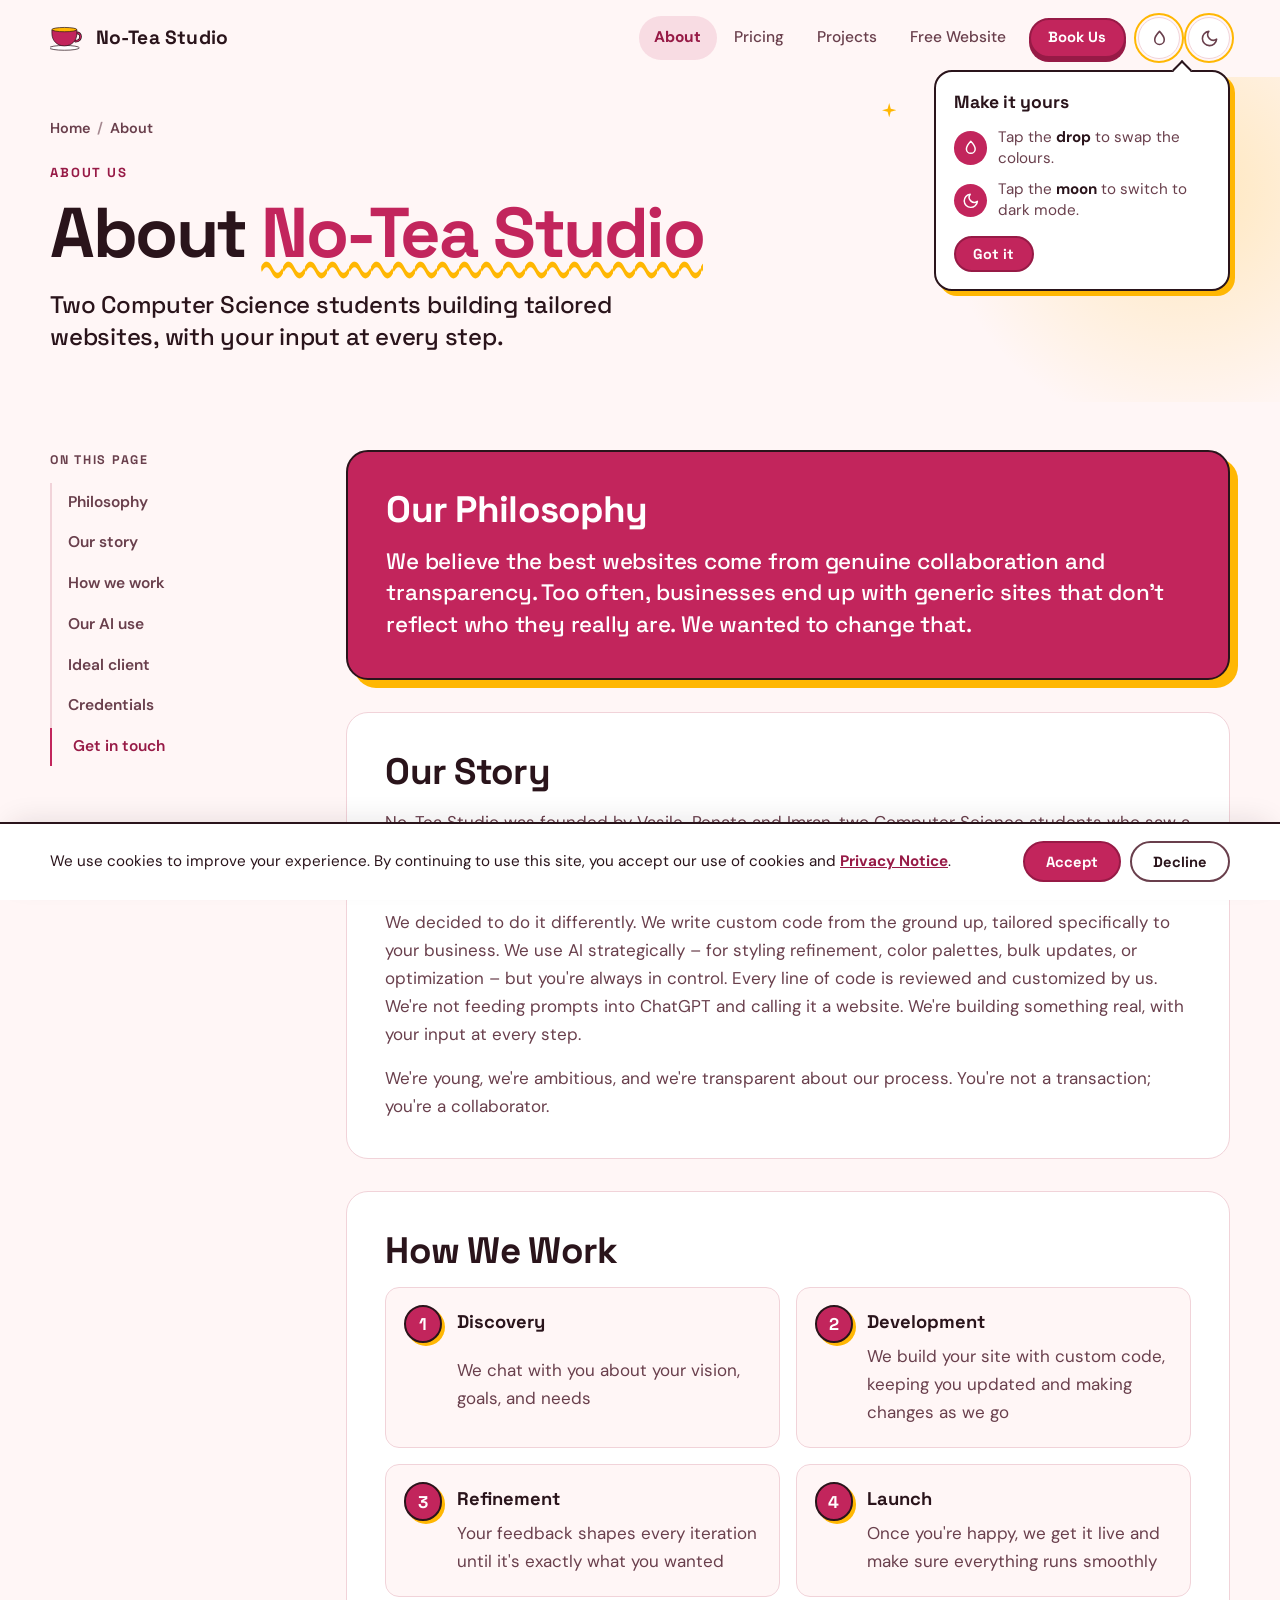
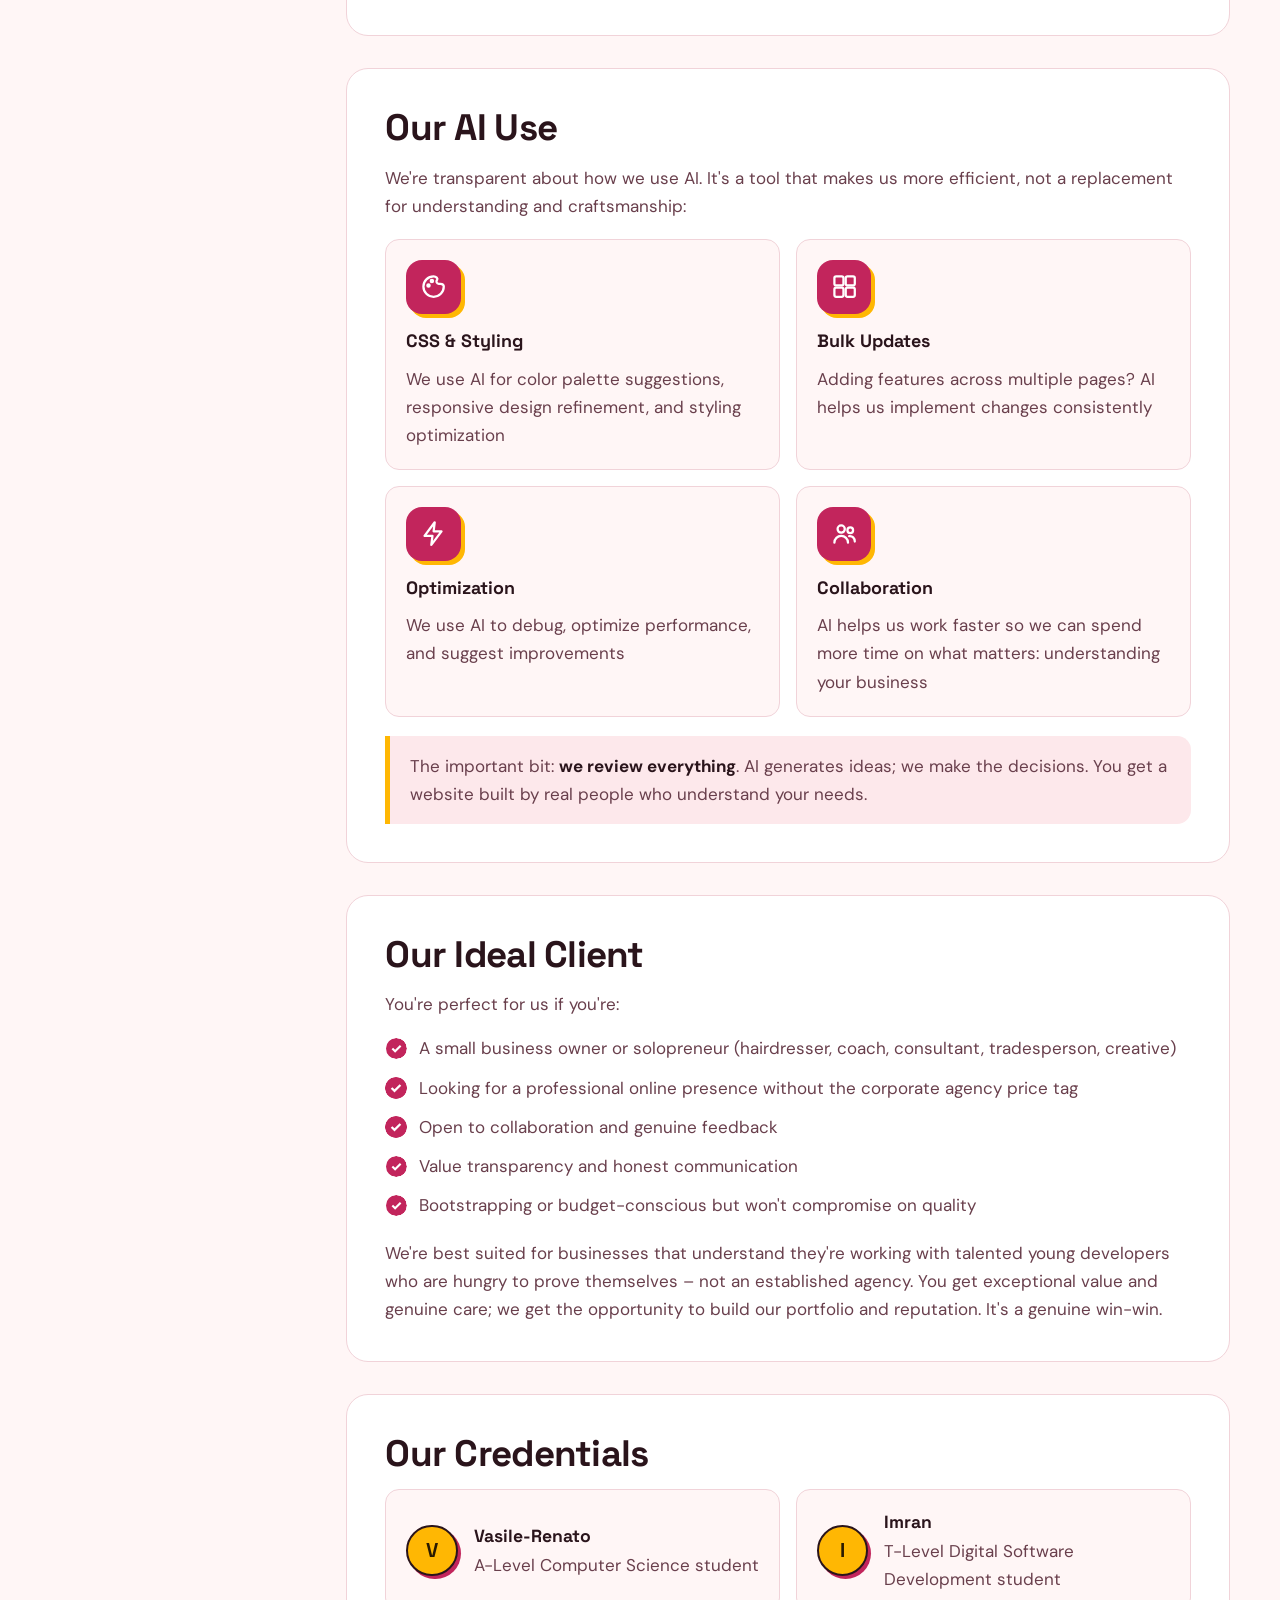
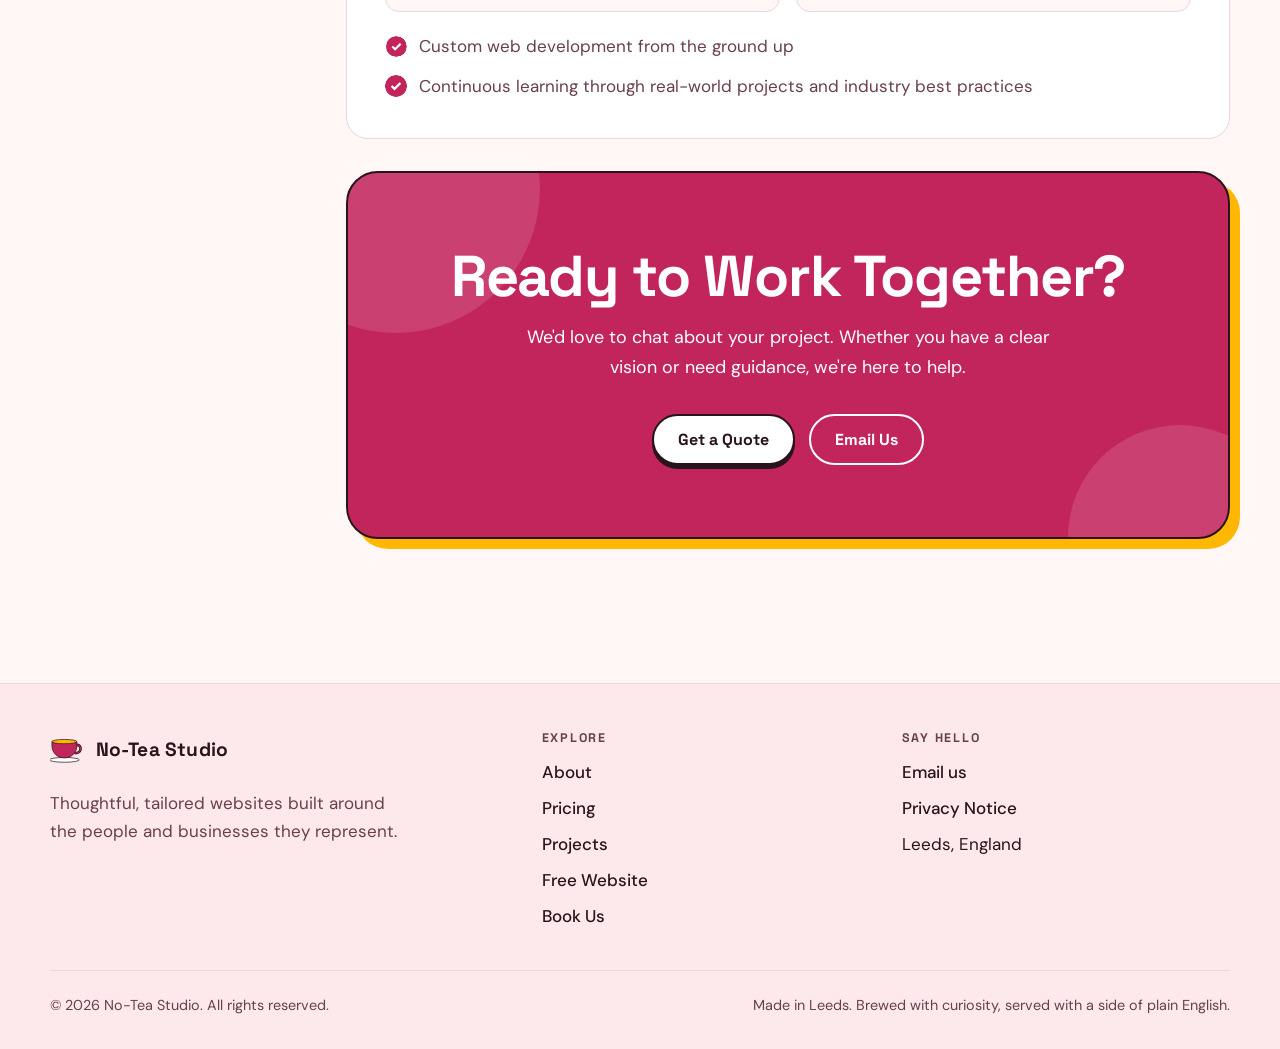
==== commit 200e34c2: "FIx" ====
--- a/about/index.html
+++ b/about/index.html
@@ -312,7 +312,7 @@
                 <div>
                     <h2>Say hello</h2>
                     <ul class="footer-links">
-                        <li><a href="mailto:info@noteastudio.co.uk">Email me</a></li>
+                        <li><a href="mailto:info@noteastudio.co.uk">Email us</a></li>
                         <li><a href="/privacy/">Privacy Notice</a></li>
                         <li>Leeds, England</li>
                     </ul>
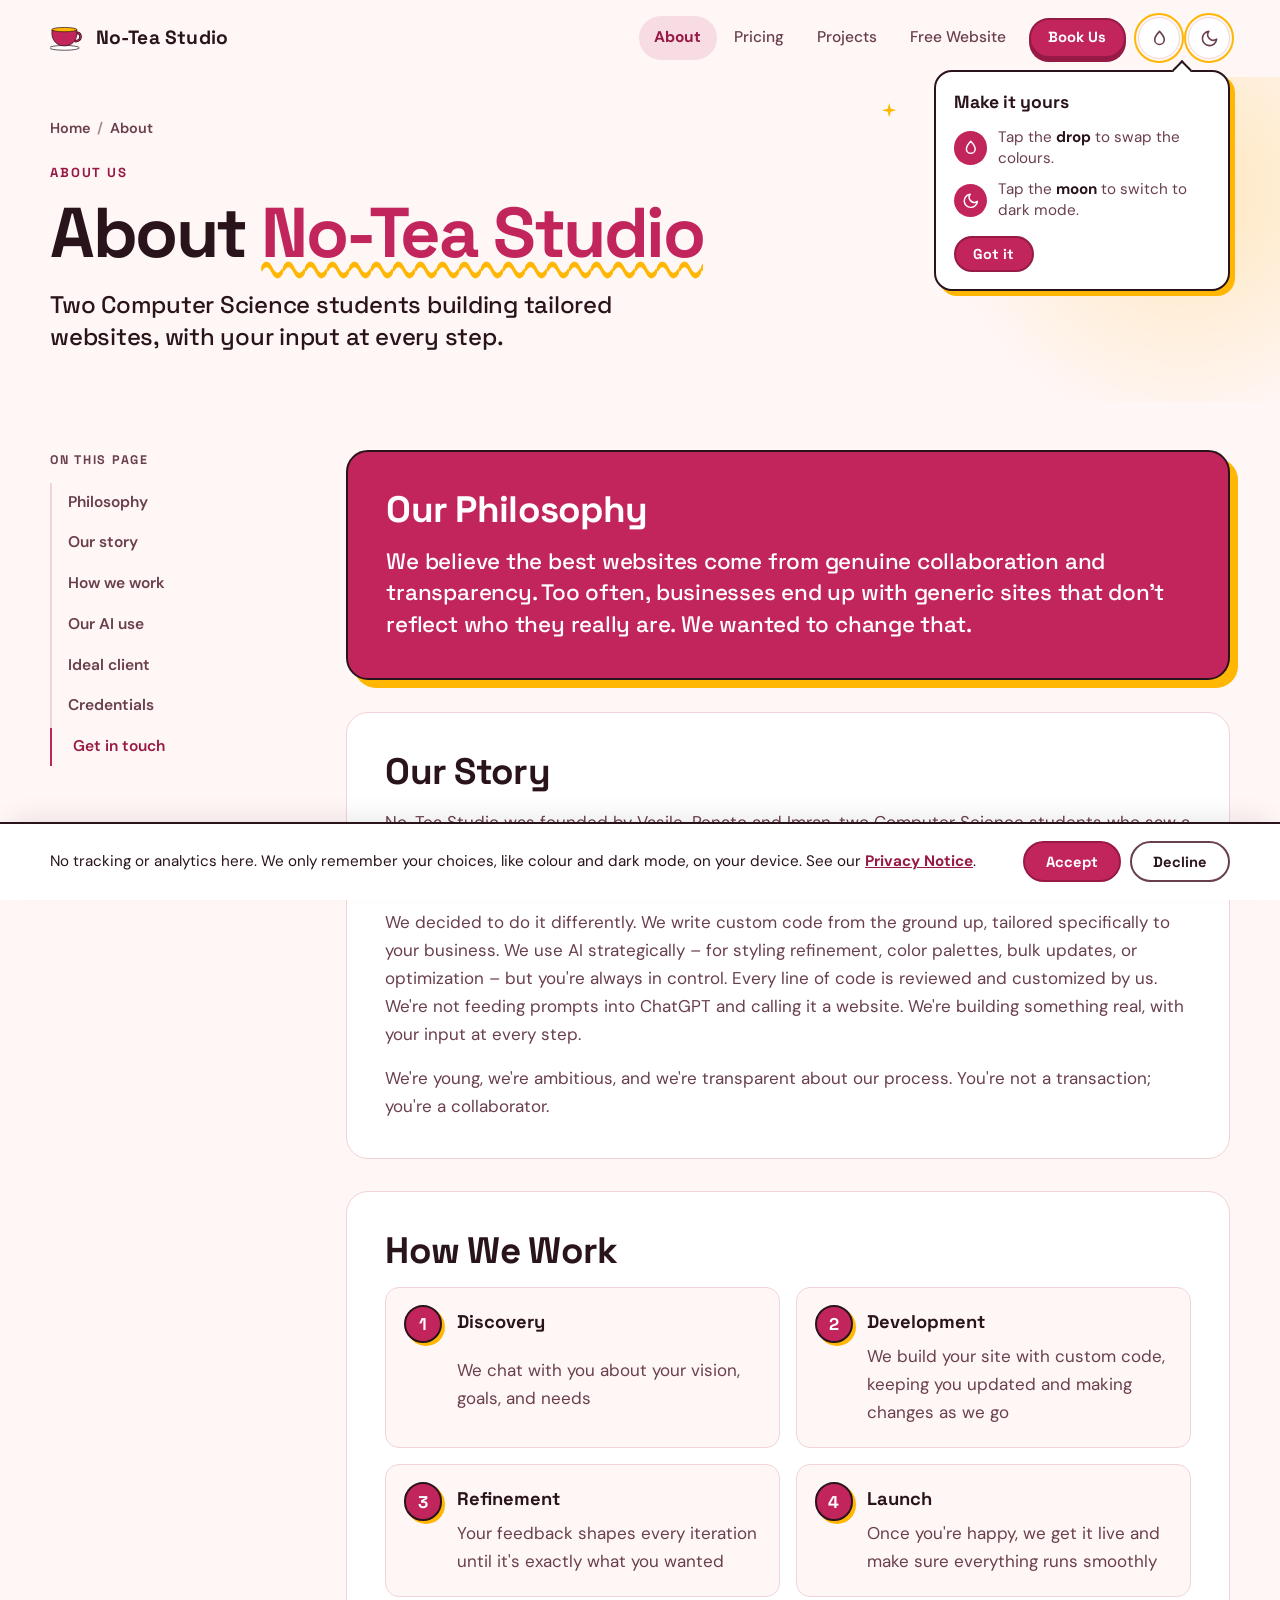
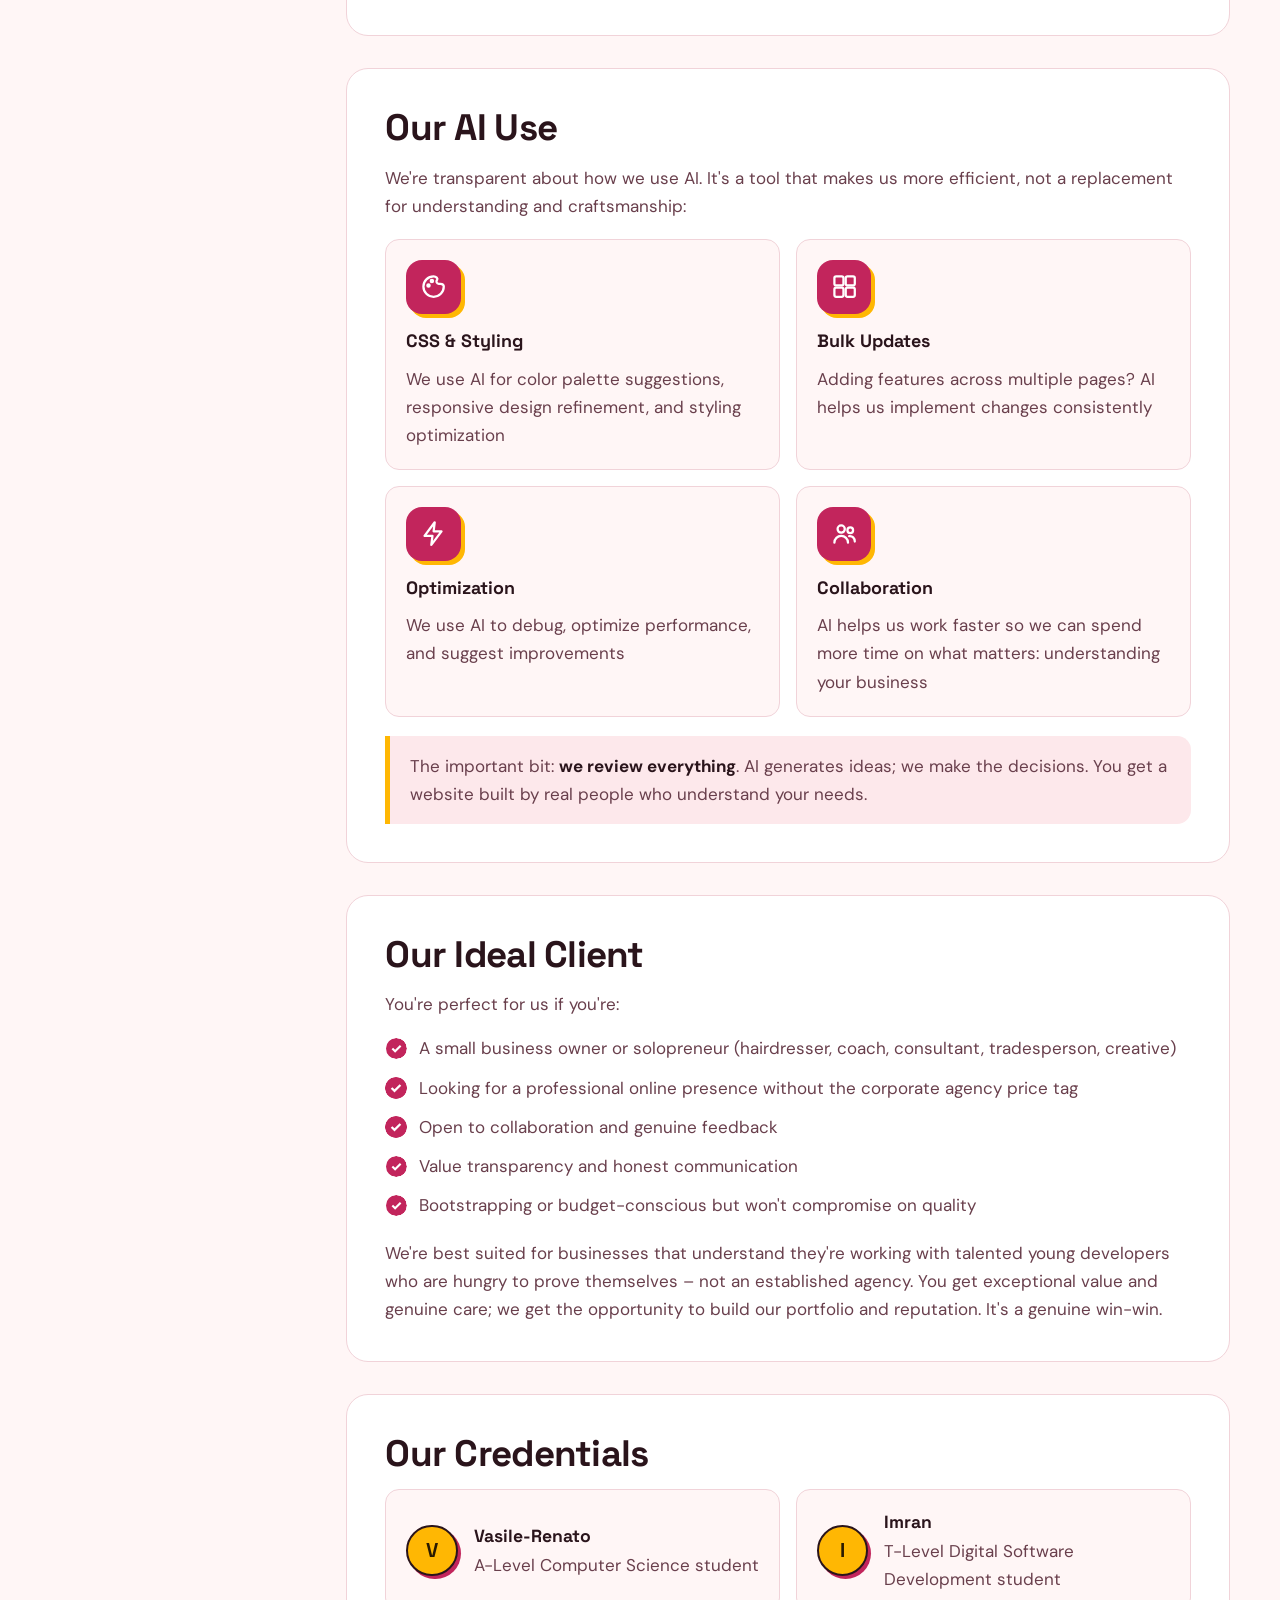
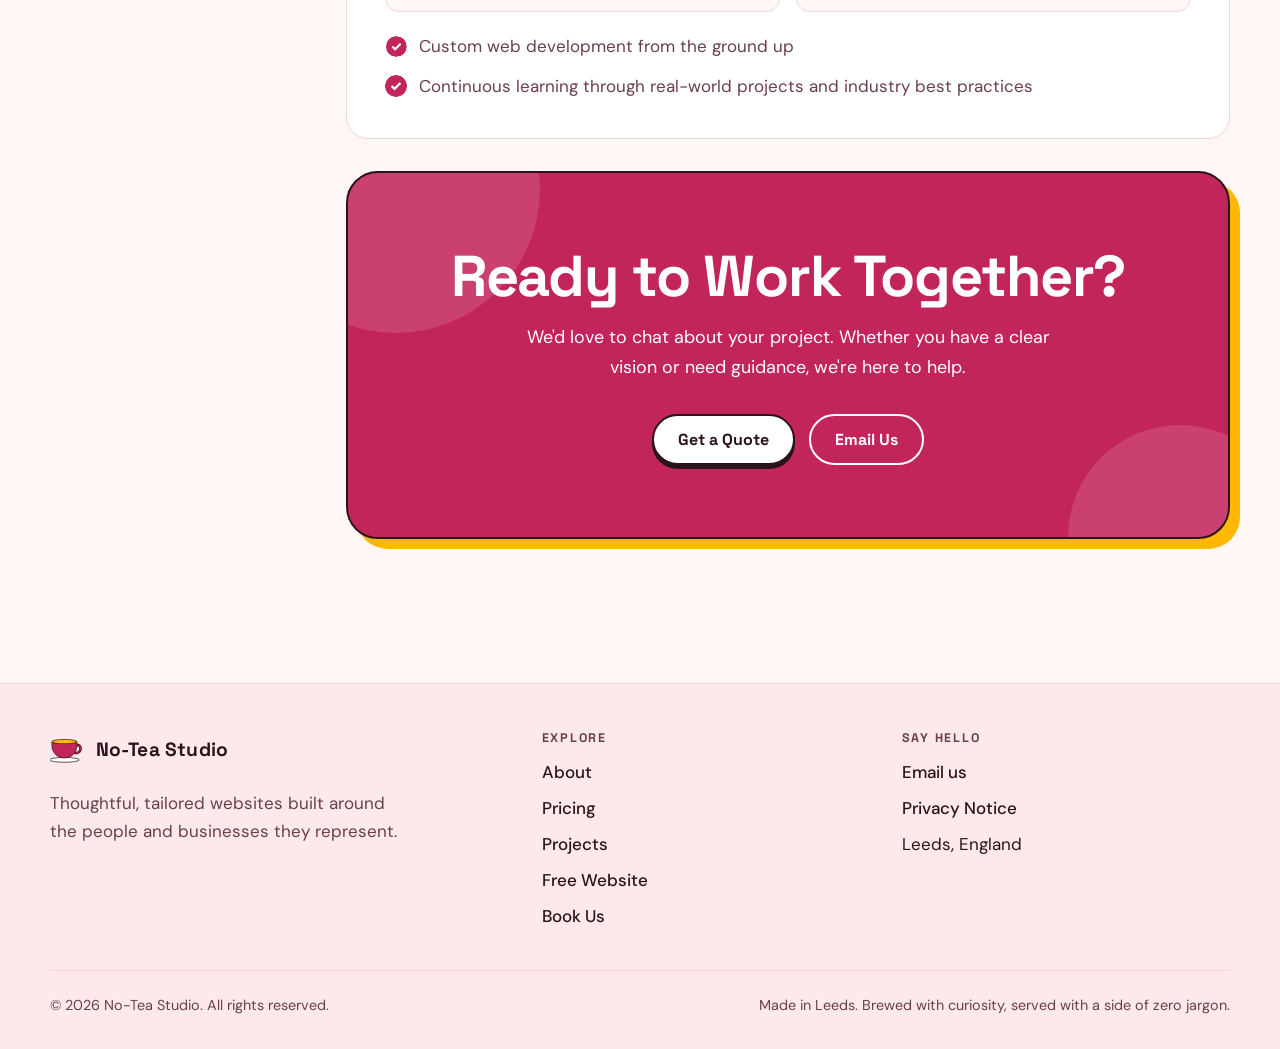
==== commit d3cae0f6: "Made changes to footer, projects section on the homepage and some rewording." ====
--- a/about/index.html
+++ b/about/index.html
@@ -25,7 +25,7 @@
     <meta name="viewport" content="width=device-width, initial-scale=1.0">
     <meta name="color-scheme" content="light dark">
     <meta name="theme-color" content="#fff6f6" media="(prefers-color-scheme: light)">
-    <meta name="theme-color" content="#1a0d12" media="(prefers-color-scheme: dark)">
+    <meta name="theme-color" content="#131417" media="(prefers-color-scheme: dark)">
 
     <!-- Traditional fallback favicon for older browsers -->
     <link rel="shortcut icon" href="/images/favicon.ico">
@@ -37,8 +37,8 @@
     <!-- Apple Touch Icon for iOS devices -->
     <link rel="apple-touch-icon" sizes="180x180" href="/images/apple-touch-icon.png">
 
-    <title>About | No-Tea Studio</title>
-    <meta name="description" content="Learn about No-Tea Studio. We build custom, tailored websites with transparent AI use and genuine collaboration. Founded by two Computer Science students.">
+    <title>About No-Tea Studio | Leeds Web Design Team</title>
+    <meta name="description" content="Meet No-Tea Studio, a Leeds web design team of two Computer Science students. See how we work, how we use AI openly, and the kind of businesses we like to build for.">
     <meta name="author" content="No-Tea Studio">
     <meta name="robots" content="index, follow">
     <link rel="canonical" href="https://noteastudio.co.uk/about/">
@@ -78,7 +78,7 @@
             "@id": "https://noteastudio.co.uk/about/#webpage",
             "url": "https://noteastudio.co.uk/about/",
             "name": "About No-Tea Studio",
-            "description": "Learn about No-Tea Studio. We build custom, tailored websites with transparent AI use and genuine collaboration. Founded by two Computer Science students.",
+            "description": "Meet No-Tea Studio, a Leeds web design team of two Computer Science students. See how we work, how we use AI openly, and the kind of businesses we like to build for.",
             "inLanguage": "en-GB",
             "isPartOf": {
                 "@id": "https://noteastudio.co.uk/#website"
@@ -320,7 +320,7 @@
             </div>
             <div class="footer-base">
                 <p>&copy; 2026 No-Tea Studio. All rights reserved.</p>
-                <p>Made in Leeds. Brewed with curiosity, served with a side of plain English.</p>
+                <p>Made in Leeds. Brewed with curiosity, served with a side of zero jargon.</p>
             </div>
         </div>
     </footer>
--- a/home.css
+++ b/home.css
@@ -15,6 +15,11 @@
 	--radius-sm: 14px;
 	--ease: cubic-bezier(0.2, 0.8, 0.2, 1);
 	--container: 1180px;
+	/* Outline and hard-shadow colours. Light mode keeps the bold ink outline and
+	   colour-block shadow; dark mode swaps them for soft edges (see the dark block). */
+	--c-edge: var(--c-ink);
+	--c-pop: var(--c-accent);
+	--c-pop-2: var(--c-primary);
 }
 
 /* ---- Palette 1: Matcha ---- */
@@ -35,22 +40,6 @@
 	color-scheme: light;
 }
 
-html[data-theme="dark"][data-palette="matcha"] {
-	--c-bg: #0e1812;
-	--c-bg-alt: #13221a;
-	--c-surface: #182b21;
-	--c-ink: #eef4ea;
-	--c-ink-soft: #a9bbae;
-	--c-primary: #6fcf97;
-	--c-on-primary: #06210f;
-	--c-primary-deep: #8ee3b0;
-	--c-accent: #ff9366;
-	--c-accent-text: #ffab87;
-	--c-on-accent: #2b1204;
-	--c-line: #27402f;
-	--c-shadow: rgba(0, 0, 0, 0.45);
-	color-scheme: dark;
-}
 
 /* ---- Palette 2: Builder's Tea ---- */
 html[data-palette="builders"] {
@@ -70,22 +59,6 @@
 	color-scheme: light;
 }
 
-html[data-theme="dark"][data-palette="builders"] {
-	--c-bg: #1a120c;
-	--c-bg-alt: #22170f;
-	--c-surface: #2a1c13;
-	--c-ink: #f7ecdf;
-	--c-ink-soft: #c9b3a0;
-	--c-primary: #f0a05a;
-	--c-on-primary: #2a1405;
-	--c-primary-deep: #ffc388;
-	--c-accent: #f2c14e;
-	--c-accent-text: #f6cd6a;
-	--c-on-accent: #2a1d05;
-	--c-line: #402d1f;
-	--c-shadow: rgba(0, 0, 0, 0.5);
-	color-scheme: dark;
-}
 
 /* ---- Palette 3: Earl Grey ---- */
 html[data-palette="earlgrey"] {
@@ -105,22 +78,6 @@
 	color-scheme: light;
 }
 
-html[data-theme="dark"][data-palette="earlgrey"] {
-	--c-bg: #10121f;
-	--c-bg-alt: #161930;
-	--c-surface: #1d2140;
-	--c-ink: #eceefb;
-	--c-ink-soft: #aeb4d4;
-	--c-primary: #9aa4ff;
-	--c-on-primary: #0e1236;
-	--c-primary-deep: #bcc3ff;
-	--c-accent: #ff9fbe;
-	--c-accent-text: #ffa9c4;
-	--c-on-accent: #3a0a1a;
-	--c-line: #2d3260;
-	--c-shadow: rgba(0, 0, 0, 0.5);
-	color-scheme: dark;
-}
 
 /* ---- Palette 4: Hibiscus (pink, the default) ---- */
 :root,
@@ -141,22 +98,93 @@
 	color-scheme: light;
 }
 
+/* ---- One shared dark mode ----
+   Every palette uses the same charcoal surfaces (soft edges, no hard shadows, a
+   gentle glow in the corners). The palette only chooses the accent colours. */
+html[data-theme="dark"] {
+	--c-bg: #131417;
+	--c-bg-alt: #181a1e;
+	--c-surface: #202228;
+	--c-ink: #f4f1f4;
+	--c-ink-soft: #b3aeb6;
+	--c-line: #30323a;
+	--c-shadow: rgba(0, 0, 0, 0.5);
+	--c-edge: #3a3c46;
+	--c-pop: transparent;
+	--c-pop-2: transparent;
+	color-scheme: dark;
+}
+
 html[data-theme="dark"][data-palette="hibiscus"],
 html[data-theme="dark"]:not([data-palette]) {
-	--c-bg: #1a0d12;
-	--c-bg-alt: #24121a;
-	--c-surface: #2e1822;
-	--c-ink: #fbeaee;
-	--c-ink-soft: #d3adb8;
 	--c-primary: #ff7fa8;
 	--c-on-primary: #3b0620;
 	--c-primary-deep: #ffa8c3;
 	--c-accent: #ffcf5c;
 	--c-accent-text: #ffd679;
 	--c-on-accent: #2a1a00;
-	--c-line: #47252f;
-	--c-shadow: rgba(0, 0, 0, 0.5);
-	color-scheme: dark;
+}
+
+html[data-theme="dark"][data-palette="matcha"] {
+	--c-primary: #6fcf97;
+	--c-on-primary: #06210f;
+	--c-primary-deep: #8ee3b0;
+	--c-accent: #ff9366;
+	--c-accent-text: #ffab87;
+	--c-on-accent: #2b1204;
+}
+
+html[data-theme="dark"][data-palette="builders"] {
+	--c-primary: #f0a05a;
+	--c-on-primary: #2a1405;
+	--c-primary-deep: #ffc388;
+	--c-accent: #f2c14e;
+	--c-accent-text: #f6cd6a;
+	--c-on-accent: #2a1d05;
+}
+
+html[data-theme="dark"][data-palette="earlgrey"] {
+	--c-primary: #9aa4ff;
+	--c-on-primary: #0e1236;
+	--c-primary-deep: #bcc3ff;
+	--c-accent: #ff9fbe;
+	--c-accent-text: #ffa9c4;
+	--c-on-accent: #3a0a1a;
+}
+
+/* Soft colour glow in two corners (fixed, so it never scrolls or repaints) */
+html[data-theme="dark"] body {
+	background: transparent;
+}
+
+html[data-theme="dark"] body::before {
+	content: '';
+	position: fixed;
+	inset: 0;
+	z-index: -1;
+	pointer-events: none;
+	background:
+		radial-gradient(55rem 38rem at 105% -8%, color-mix(in srgb, var(--c-primary) 16%, transparent), transparent 70%),
+		radial-gradient(48rem 36rem at -8% 108%, color-mix(in srgb, var(--c-primary) 12%, transparent), transparent 70%);
+}
+
+/* Buttons: flat gradient pill with a soft glow instead of the chunky shadow */
+html[data-theme="dark"] .btn-primary {
+	border-color: transparent;
+	background: linear-gradient(135deg, var(--c-primary), color-mix(in srgb, var(--c-primary) 55%, var(--c-accent)));
+	box-shadow: 0 8px 22px color-mix(in srgb, var(--c-primary) 28%, transparent);
+}
+
+html[data-theme="dark"] .btn-primary:hover {
+	box-shadow: 0 10px 28px color-mix(in srgb, var(--c-primary) 40%, transparent);
+}
+
+html[data-theme="dark"] .btn-primary:active {
+	box-shadow: 0 2px 8px color-mix(in srgb, var(--c-primary) 30%, transparent);
+}
+
+html[data-theme="dark"] .hero::before {
+	background: radial-gradient(circle, color-mix(in srgb, var(--c-primary) 20%, transparent), transparent 68%);
 }
 
 /* =====================================================================
@@ -665,11 +693,11 @@
 	z-index: 130;
 	width: min(18.5rem, calc(100vw - 2.5rem));
 	padding: 1rem 1.1rem 1.05rem;
-	border: 2px solid var(--c-ink);
+	border: 2px solid var(--c-edge);
 	border-radius: 18px;
 	color: var(--c-ink);
 	background: var(--c-surface);
-	box-shadow: 5px 5px 0 var(--c-accent);
+	box-shadow: 5px 5px 0 var(--c-pop);
 	opacity: 0;
 	transform: translateY(-8px) scale(0.97);
 	transform-origin: top right;
@@ -690,8 +718,8 @@
 	right: var(--arrow-x, 3rem);
 	width: 14px;
 	height: 14px;
-	border-top: 2px solid var(--c-ink);
-	border-left: 2px solid var(--c-ink);
+	border-top: 2px solid var(--c-edge);
+	border-left: 2px solid var(--c-edge);
 	background: var(--c-surface);
 	transform: rotate(45deg);
 }
@@ -920,10 +948,10 @@
 .art-window {
 	width: min(100%, 26.5rem);
 	overflow: hidden;
-	border: 2px solid var(--c-ink);
+	border: 2px solid var(--c-edge);
 	border-radius: 20px;
 	background: var(--c-surface);
-	box-shadow: 10px 10px 0 var(--c-primary);
+	box-shadow: 10px 10px 0 var(--c-pop-2);
 	transform: rotate(-2.5deg);
 }
 
@@ -932,7 +960,7 @@
 	align-items: center;
 	gap: 0.4rem;
 	padding: 0.7rem 0.9rem;
-	border-bottom: 2px solid var(--c-ink);
+	border-bottom: 2px solid var(--c-edge);
 	background: var(--c-bg-alt);
 }
 
@@ -1134,14 +1162,14 @@
 	width: max-content;
 	max-width: min(15rem, 62vw);
 	padding: 0.7rem 1rem;
-	border: 2px solid var(--c-ink);
+	border: 2px solid var(--c-edge);
 	border-radius: 16px 16px 4px 16px;
 	color: var(--c-ink);
 	background: var(--c-surface);
 	font-size: 0.9rem;
 	font-weight: 500;
 	line-height: 1.4;
-	box-shadow: 4px 4px 0 var(--c-accent);
+	box-shadow: 4px 4px 0 var(--c-pop);
 	opacity: 0;
 	transform: translateY(8px) scale(0.96);
 	transform-origin: bottom right;
@@ -1158,7 +1186,7 @@
 	position: absolute;
 	z-index: 3;
 	padding: 0.5rem 0.95rem;
-	border: 2px solid var(--c-ink);
+	border: 2px solid var(--c-edge);
 	border-radius: 999px;
 	font-family: var(--font-display);
 	font-size: 0.85rem;
@@ -1206,7 +1234,7 @@
 
 .marquee {
 	overflow: hidden;
-	border-block: 2px solid var(--c-ink);
+	border-block: 2px solid var(--c-edge);
 	color: var(--c-on-primary);
 	background: var(--c-primary);
 	transform: rotate(-1deg);
@@ -1290,7 +1318,7 @@
 	border-radius: 16px;
 	color: var(--c-on-primary);
 	background: var(--c-primary);
-	box-shadow: 4px 4px 0 var(--c-accent);
+	box-shadow: 4px 4px 0 var(--c-pop);
 	transition: transform 220ms var(--ease);
 }
 
@@ -1490,8 +1518,8 @@
 	display: flex;
 	flex-wrap: wrap;
 	align-items: center;
-	justify-content: space-between;
-	gap: 1.5rem;
+	justify-content: flex-start;   /* was: space-between */
+	gap: 2rem;                     /* was: 1.5rem */
 	margin-top: 2rem;
 }
 
@@ -1522,7 +1550,7 @@
 	height: 4.1rem;
 	padding: 0;
 	overflow: hidden;
-	border: 2px solid var(--c-ink);
+	border: 2px solid var(--c-edge);
 	border-radius: 14px;
 	background: var(--c-bg-alt);
 	cursor: zoom-in;
@@ -1673,14 +1701,14 @@
 	width: 3.4rem;
 	height: 3.4rem;
 	margin-bottom: 0.7rem;
-	border: 2px solid var(--c-ink);
+	border: 2px solid var(--c-edge);
 	border-radius: 50%;
 	color: var(--c-on-primary);
 	background: var(--c-primary);
 	font-family: var(--font-display);
 	font-size: 1.4rem;
 	font-weight: 700;
-	box-shadow: 4px 4px 0 var(--c-accent);
+	box-shadow: 4px 4px 0 var(--c-pop);
 	transition: transform 220ms var(--ease);
 }
 
@@ -1714,10 +1742,10 @@
 	gap: clamp(1.5rem, 4vw, 3rem);
 	padding: clamp(1.8rem, 4vw, 3rem);
 	overflow: hidden;
-	border: 2px solid var(--c-ink);
+	border: 2px solid var(--c-edge);
 	border-radius: 30px;
 	background: var(--c-surface);
-	box-shadow: 10px 10px 0 var(--c-accent);
+	box-shadow: 10px 10px 0 var(--c-pop);
 }
 
 .promo::before {
@@ -1759,11 +1787,11 @@
 	align-content: center;
 	width: clamp(8rem, 18vw, 11rem);
 	aspect-ratio: 1;
-	border: 2px solid var(--c-ink);
+	border: 2px solid var(--c-edge);
 	border-radius: 50%;
 	color: var(--c-on-primary);
 	background: var(--c-primary);
-	box-shadow: 6px 6px 0 var(--c-accent);
+	box-shadow: 6px 6px 0 var(--c-pop);
 	transform: rotate(-8deg);
 	animation: bob 5s ease-in-out infinite;
 }
@@ -1896,10 +1924,10 @@
 .form-card {
 	position: relative;
 	padding: clamp(1.5rem, 4vw, 2.5rem);
-	border: 2px solid var(--c-ink);
+	border: 2px solid var(--c-edge);
 	border-radius: 26px;
 	background: var(--c-surface);
-	box-shadow: 10px 10px 0 var(--c-accent);
+	box-shadow: 10px 10px 0 var(--c-pop);
 }
 
 .form-card h3 {
@@ -2036,11 +2064,11 @@
 	place-items: center;
 	width: 4rem;
 	height: 4rem;
-	border: 2px solid var(--c-ink);
+	border: 2px solid var(--c-edge);
 	border-radius: 50%;
 	color: var(--c-on-primary);
 	background: var(--c-primary);
-	box-shadow: 4px 4px 0 var(--c-accent);
+	box-shadow: 4px 4px 0 var(--c-pop);
 	animation: pop 500ms var(--ease);
 }
 
@@ -2132,11 +2160,11 @@
 	position: relative;
 	overflow: hidden;
 	padding: clamp(2.5rem, 6vw, 4.5rem);
-	border: 2px solid var(--c-ink);
+	border: 2px solid var(--c-edge);
 	border-radius: 32px;
 	color: var(--c-on-primary);
 	background: var(--c-primary);
-	box-shadow: 10px 10px 0 var(--c-accent);
+	box-shadow: 10px 10px 0 var(--c-pop);
 	text-align: center;
 }
 
@@ -2189,12 +2217,12 @@
 	color: var(--c-ink);
 	background: var(--c-surface);
 	border-color: var(--c-ink);
-	box-shadow: 0 4px 0 var(--c-ink);
+	box-shadow: 0 4px 0 var(--c-edge);
 }
 
 .cta-band .btn-light:hover {
 	transform: translateY(-2px);
-	box-shadow: 0 6px 0 var(--c-ink);
+	box-shadow: 0 6px 0 var(--c-edge);
 }
 
 .cta-band .btn-outline {
@@ -2284,11 +2312,11 @@
 	width: 3rem;
 	height: 3rem;
 	padding: 0;
-	border: 2px solid var(--c-ink);
+	border: 2px solid var(--c-edge);
 	border-radius: 50%;
 	color: var(--c-on-primary);
 	background: var(--c-primary);
-	box-shadow: 0 4px 0 var(--c-ink);
+	box-shadow: 0 4px 0 var(--c-edge);
 	cursor: pointer;
 	opacity: 0;
 	transform: translateY(1rem);
@@ -2319,12 +2347,12 @@
 	z-index: 150;
 	max-width: calc(100% - 2rem);
 	padding: 0.8rem 1.3rem;
-	border: 2px solid var(--c-ink);
+	border: 2px solid var(--c-edge);
 	border-radius: 999px;
 	color: var(--c-ink);
 	background: var(--c-surface);
 	font-weight: 600;
-	box-shadow: 4px 4px 0 var(--c-accent);
+	box-shadow: 4px 4px 0 var(--c-pop);
 	opacity: 0;
 	transform: translate(-50%, 1rem);
 	pointer-events: none;
@@ -2340,11 +2368,11 @@
 	width: min(92vw, 28rem);
 	max-height: 92vh;
 	padding: 1rem;
-	border: 2px solid var(--c-ink);
+	border: 2px solid var(--c-edge);
 	border-radius: var(--radius);
 	color: var(--c-ink);
 	background: var(--c-surface);
-	box-shadow: 10px 10px 0 var(--c-accent);
+	box-shadow: 10px 10px 0 var(--c-pop);
 }
 
 .lightbox::backdrop {
@@ -2389,7 +2417,7 @@
 	position: fixed;
 	inset: auto 0 0 0;
 	z-index: 160;
-	border-top: 2px solid var(--c-ink);
+	border-top: 2px solid var(--c-edge);
 	background: var(--c-surface);
 	box-shadow: 0 -10px 30px -12px var(--c-shadow);
 	animation: slide-up 320ms var(--ease);
@@ -2648,11 +2676,17 @@
 	}
 
 	.art-window {
-		box-shadow: 7px 7px 0 var(--c-primary);
+		box-shadow: 7px 7px 0 var(--c-pop-2);
 	}
 
 	.sticker-b {
 		display: none;
+	}
+
+	/* keep the reply sticker clear of the phone's address bar on small screens */
+	.sticker-a {
+		top: -1.6rem;
+		right: 0.25rem;
 	}
 
 	.cta-actions .btn {
--- a/pages.css
+++ b/pages.css
@@ -192,10 +192,10 @@
 }
 
 .block-pop {
-	border: 2px solid var(--c-ink);
+	border: 2px solid var(--c-edge);
 	color: var(--c-on-primary);
 	background: var(--c-primary);
-	box-shadow: 8px 8px 0 var(--c-accent);
+	box-shadow: 8px 8px 0 var(--c-pop);
 }
 
 .block-pop h2,
@@ -242,13 +242,13 @@
 	place-items: center;
 	width: 2.4rem;
 	height: 2.4rem;
-	border: 2px solid var(--c-ink);
+	border: 2px solid var(--c-edge);
 	border-radius: 50%;
 	color: var(--c-on-primary);
 	background: var(--c-primary);
 	font-family: var(--font-display);
 	font-weight: 700;
-	box-shadow: 3px 3px 0 var(--c-accent);
+	box-shadow: 3px 3px 0 var(--c-pop);
 }
 
 .mini-steps strong {
@@ -346,14 +346,14 @@
 	place-items: center;
 	width: 3.2rem;
 	height: 3.2rem;
-	border: 2px solid var(--c-ink);
+	border: 2px solid var(--c-edge);
 	border-radius: 50%;
 	color: var(--c-on-accent);
 	background: var(--c-accent);
 	font-family: var(--font-display);
 	font-size: 1.25rem;
 	font-weight: 700;
-	box-shadow: 3px 3px 0 var(--c-primary);
+	box-shadow: 3px 3px 0 var(--c-pop-2);
 }
 
 .person strong {
@@ -398,12 +398,12 @@
 
 .price-card.is-featured {
 	border-color: var(--c-ink);
-	box-shadow: 9px 9px 0 var(--c-accent);
+	box-shadow: 9px 9px 0 var(--c-pop);
 }
 
 .price-card.is-featured:hover {
 	border-color: var(--c-ink);
-	box-shadow: 11px 11px 0 var(--c-accent);
+	box-shadow: 11px 11px 0 var(--c-pop);
 }
 
 .price-badge {
@@ -411,7 +411,7 @@
 	top: -0.95rem;
 	left: 1.5rem;
 	padding: 0.28rem 0.95rem;
-	border: 2px solid var(--c-ink);
+	border: 2px solid var(--c-edge);
 	border-radius: 999px;
 	color: var(--c-on-primary);
 	background: var(--c-primary);
@@ -614,10 +614,10 @@
 	width: 100%;
 	padding: 0;
 	overflow: hidden;
-	border: 2px solid var(--c-ink);
+	border: 2px solid var(--c-edge);
 	border-radius: var(--radius);
 	background: var(--c-surface);
-	box-shadow: 9px 9px 0 var(--c-accent);
+	box-shadow: 9px 9px 0 var(--c-pop);
 	cursor: zoom-in;
 	text-align: left;
 	transition: transform 240ms var(--ease), box-shadow 240ms var(--ease);
@@ -625,7 +625,7 @@
 
 .project-shot:hover {
 	transform: translate(-3px, -3px);
-	box-shadow: 12px 12px 0 var(--c-accent);
+	box-shadow: 12px 12px 0 var(--c-pop);
 }
 
 .project-shot img {
@@ -668,7 +668,7 @@
 	width: 4.6rem;
 	padding: 0;
 	overflow: hidden;
-	border: 2px solid var(--c-ink);
+	border: 2px solid var(--c-edge);
 	border-radius: 12px;
 	background: var(--c-bg-alt);
 	cursor: zoom-in;
@@ -699,11 +699,11 @@
 	z-index: 90;
 	width: 3.3rem;
 	height: 3.3rem;
-	border: 2px solid var(--c-ink);
+	border: 2px solid var(--c-edge);
 	border-radius: 50%;
 	color: var(--c-ink);
 	background: var(--c-surface);
-	box-shadow: 4px 4px 0 var(--c-accent);
+	box-shadow: 4px 4px 0 var(--c-pop);
 	transform: translateY(-50%);
 }
 
@@ -844,7 +844,7 @@
 	place-items: center;
 	width: 2rem;
 	height: 2rem;
-	border: 2px solid var(--c-ink);
+	border: 2px solid var(--c-edge);
 	border-radius: 50%;
 	color: var(--c-on-primary);
 	background: var(--c-primary);
@@ -1081,7 +1081,7 @@
 	border: 2px dashed var(--c-ink);
 	border-radius: 22px;
 	background: var(--c-surface);
-	box-shadow: 8px 8px 0 var(--c-accent);
+	box-shadow: 8px 8px 0 var(--c-pop);
 	transform: rotate(2deg);
 	transition: transform 300ms var(--ease);
 }
@@ -1098,7 +1098,7 @@
 	width: 1.6rem;
 	height: 1.6rem;
 	margin-top: -0.8rem;
-	border: 2px solid var(--c-ink);
+	border: 2px solid var(--c-edge);
 	border-radius: 50%;
 	background: var(--c-bg);
 }
@@ -1179,10 +1179,10 @@
 
 .fit-card {
 	padding: clamp(1.4rem, 3.5vw, 2.2rem);
-	border: 2px solid var(--c-ink);
+	border: 2px solid var(--c-edge);
 	border-radius: 26px;
 	background: var(--c-surface);
-	box-shadow: 9px 9px 0 var(--c-accent);
+	box-shadow: 9px 9px 0 var(--c-pop);
 }
 
 .fit-list {
@@ -1233,7 +1233,7 @@
 .fit-meter {
 	height: 0.7rem;
 	overflow: hidden;
-	border: 2px solid var(--c-ink);
+	border: 2px solid var(--c-edge);
 	border-radius: 999px;
 	background: var(--c-bg-alt);
 }
@@ -1402,3 +1402,20 @@
 		transition: none;
 	}
 }
+
+
+/* Shared dark mode: softer page-level pieces */
+html[data-theme="dark"] .page-hero::before {
+	background: radial-gradient(circle, color-mix(in srgb, var(--c-primary) 18%, transparent), transparent 68%);
+}
+
+html[data-theme="dark"] .block-pop {
+	border-color: color-mix(in srgb, var(--c-primary) 50%, transparent);
+	color: var(--c-ink);
+	background: linear-gradient(135deg, color-mix(in srgb, var(--c-primary) 22%, var(--c-surface)), var(--c-surface));
+}
+
+html[data-theme="dark"] .block-pop h2,
+html[data-theme="dark"] .block-pop p {
+	color: var(--c-ink);
+}
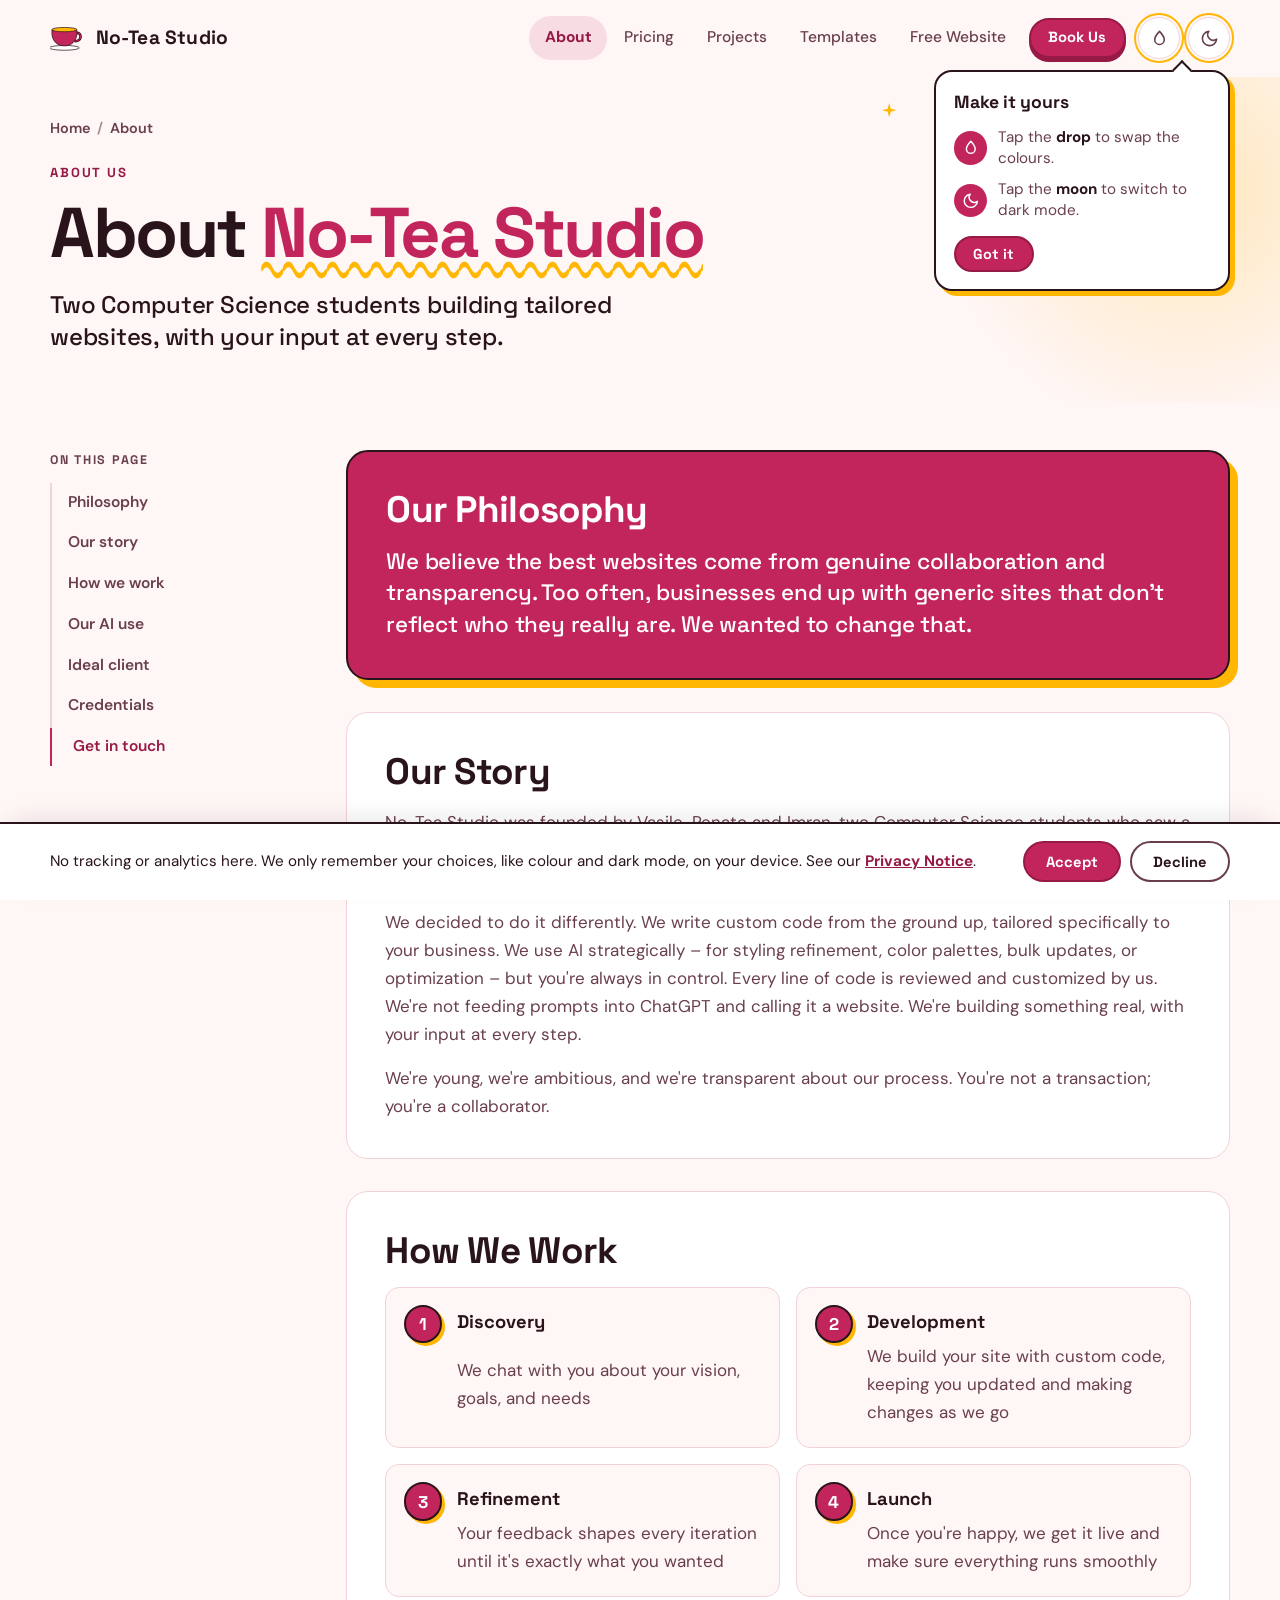
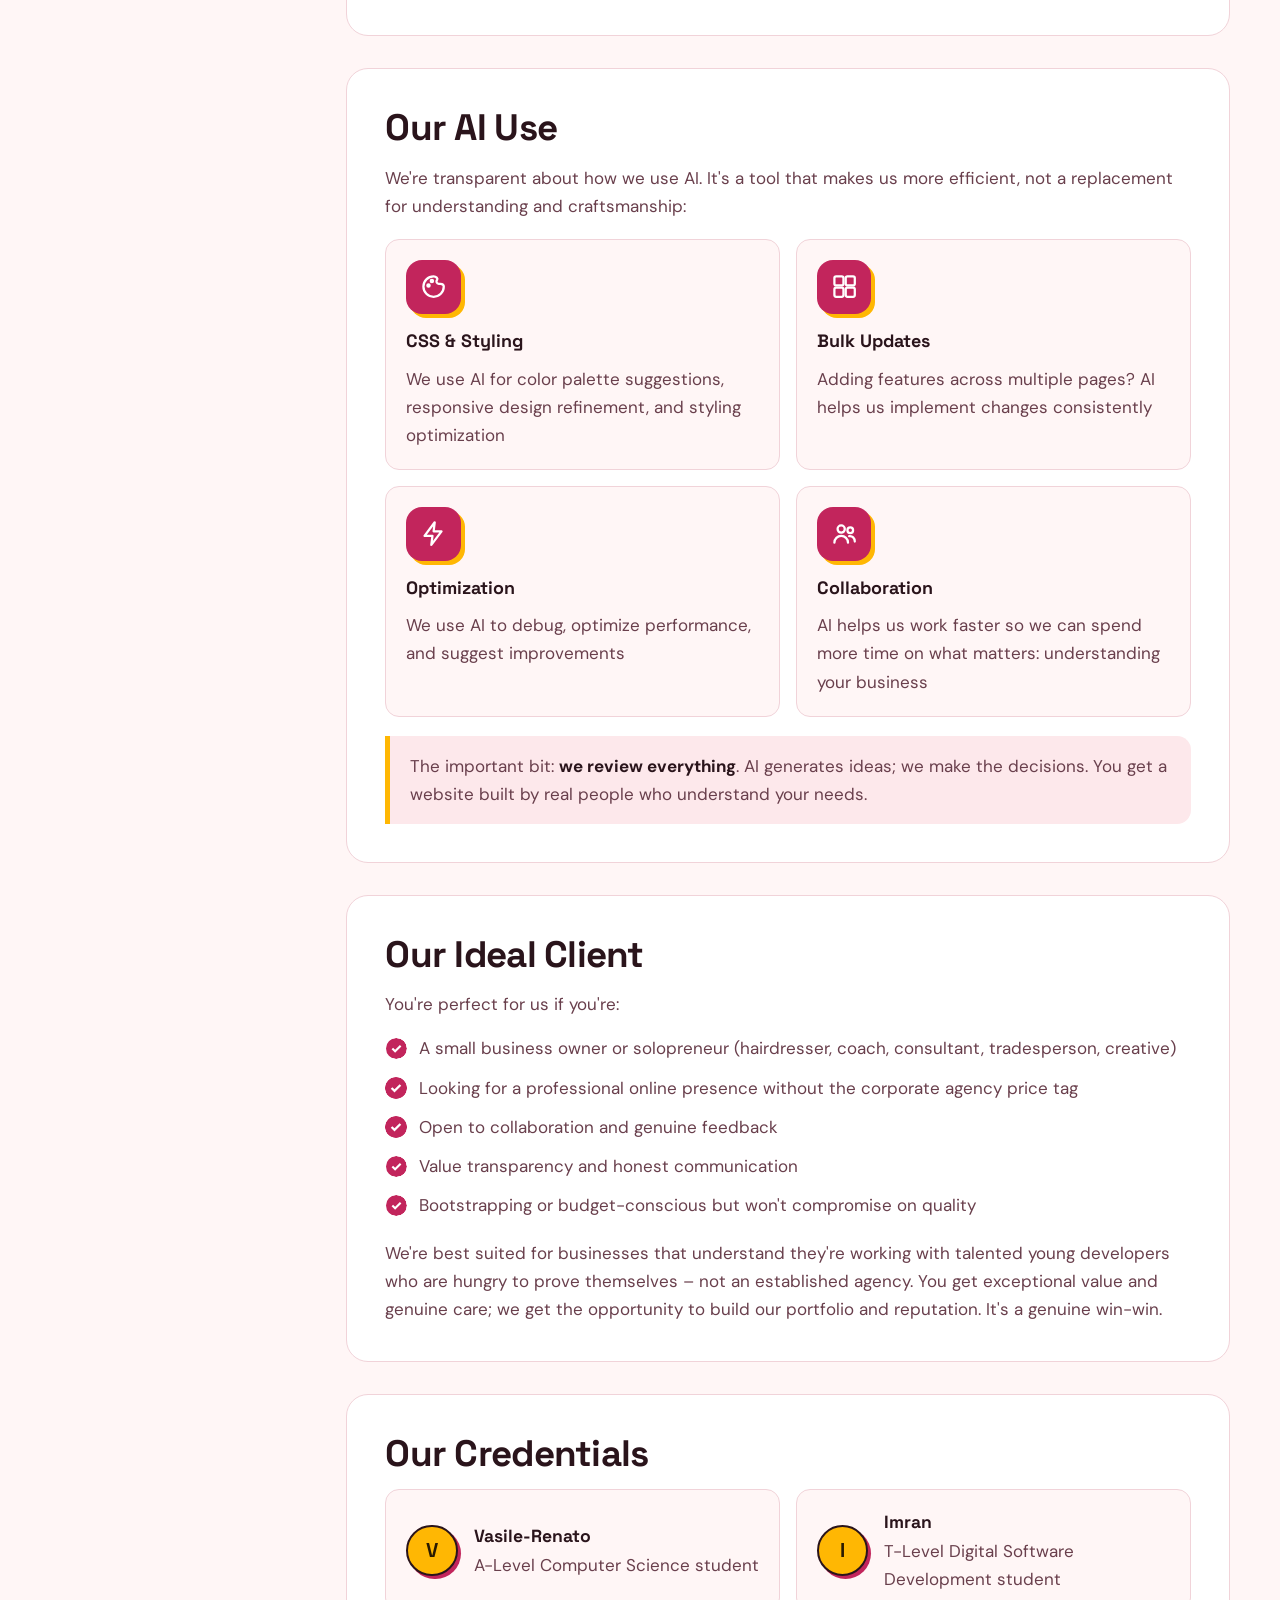
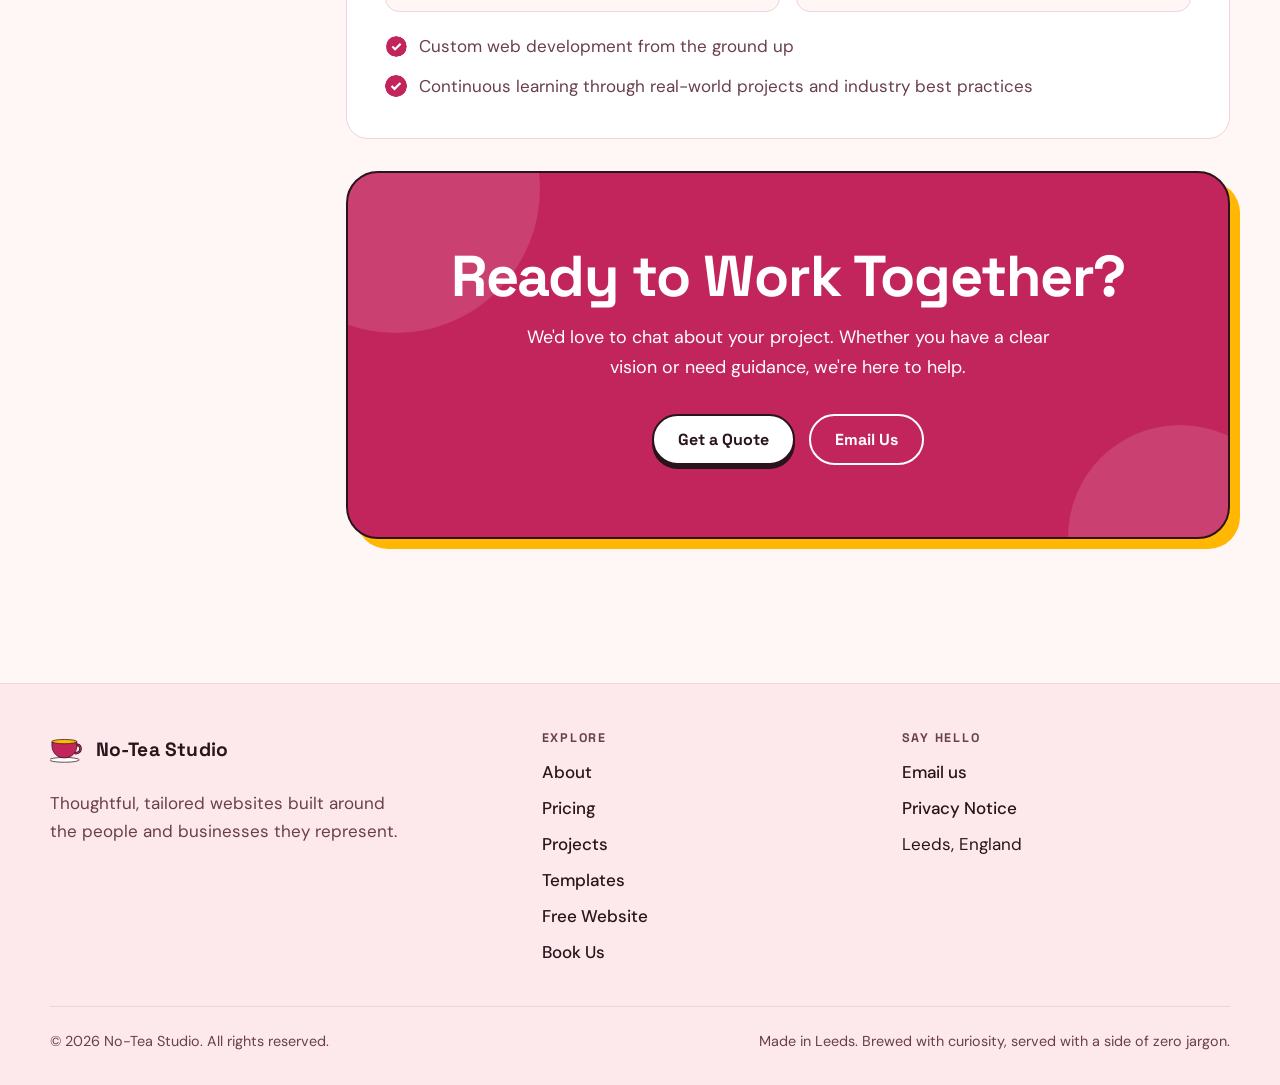
==== commit b3cd960e: "Added portfolio templates" ====
--- a/about/index.html
+++ b/about/index.html
@@ -12,7 +12,9 @@
                 var stored = localStorage.getItem('theme');
                 theme = stored || (window.matchMedia && window.matchMedia('(prefers-color-scheme: dark)').matches ? 'dark' : 'light');
                 var p = localStorage.getItem('palette');
-                if (/^(matcha|builders|earlgrey|hibiscus)$/.test(p || '')) { palette = p; }
+                // Seasonal palettes: christmas is live. To bring Halloween back next October, add "halloween"
+                // to this list and uncomment its button in the palette picker (search for HALLOWEEN).
+                if (/^(matcha|builders|earlgrey|signal|christmas|hibiscus)$/.test(p || '')) { palette = p; }
             } catch (e) { }
             d.setAttribute('data-theme', theme);
             d.setAttribute('data-palette', palette);
@@ -95,7 +97,7 @@
                 "width": 1200,
                 "height": 630
             },
-            "dateModified": "2026-10-10"
+            "dateModified": "2026-10-31"
         },
         {
             "@type": "BreadcrumbList",
@@ -126,13 +128,54 @@
     <header class="site-header">
         <nav class="nav container" aria-label="Main">
             <a class="brand" href="/" aria-label="No-Tea Studio, home">
-                <svg viewBox="20 44 150 94" aria-hidden="true">
+                <svg class="brand-mark brand-mark--tea" viewBox="20 44 150 94" aria-hidden="true">
                     <ellipse class="cup-saucer" cx="80" cy="132" rx="62" ry="10" />
                     <path class="cup-handle" d="M128 70c26-4 26 34-2 34" />
                     <path class="cup-handle-in" d="M128 70c26-4 26 34-2 34" />
                     <path class="cup-body" d="M28 56h104v16c0 30-22 52-52 52s-52-22-52-52z" />
                     <ellipse class="cup-tea" cx="80" cy="56" rx="52" ry="9" />
                 </svg>
+                <svg class="brand-mark brand-mark--pumpkin" viewBox="6 12 148 132" aria-hidden="true">
+                    <ellipse class="pk-shadow" cx="80" cy="141" rx="56" ry="7" />
+                    <ellipse class="pk-rib pk-rib-o" cx="40" cy="89" rx="30" ry="44" />
+                    <ellipse class="pk-rib pk-rib-o" cx="120" cy="89" rx="30" ry="44" />
+                    <ellipse class="pk-rib pk-rib-m" cx="58" cy="91" rx="32" ry="48" />
+                    <ellipse class="pk-rib pk-rib-m" cx="102" cy="91" rx="32" ry="48" />
+                    <ellipse class="pk-rib pk-rib-c" cx="80" cy="92" rx="26" ry="50" />
+                    <path class="pk-vine" d="M92 30c10-8 22-4 24 6" />
+                    <path class="pk-stem" d="M72 46c-1-14 5-24 14-28l7 7c-5 4-6 10-5 21z" />
+                    <g class="pk-face">
+                        <path class="pk-eye" d="M46 80l16-14 6 20z" />
+                        <path class="pk-eye" d="M114 80l-16-14-6 20z" />
+                        <path d="M80 90l-7 12h14z" />
+                        <path d="M46 108l12 6 10-8 12 10 12-10 10 8 12-6c-6 18-22 24-34 24s-28-6-34-24z" />
+                    </g>
+                </svg>
+                <svg class="brand-mark brand-mark--tree" viewBox="22 -2 116 144" aria-hidden="true">
+                    <ellipse class="xt-shadow" cx="80" cy="141" rx="46" ry="6" />
+                    <rect class="xt-trunk" x="68" y="120" width="24" height="19" rx="3" />
+                    <path class="xt-tier xt-t3" d="M80 62L135 124Q107.5 134 80 124Q52.5 134 25 124z" />
+                    <path class="xt-tier xt-t2" d="M80 36L123 96Q101.5 105 80 96Q58.5 105 37 96z" />
+                    <path class="xt-tier xt-t1" d="M80 16L111 68Q95.5 76 80 68Q64.5 76 49 68z" />
+                    <path class="xt-string" d="M56 58Q80 70 104 58M48 86Q80 100 112 86" />
+                    <circle class="xt-lamp xt-lamp-a" cx="64" cy="61.3" r="3.2" />
+                    <circle class="xt-lamp xt-lamp-b" cx="80" cy="64" r="3.2" />
+                    <circle class="xt-lamp xt-lamp-a" cx="96" cy="61.3" r="3.2" />
+                    <circle class="xt-lamp xt-lamp-b" cx="58" cy="89.7" r="3.2" />
+                    <circle class="xt-lamp xt-lamp-a" cx="80" cy="93" r="3.2" />
+                    <circle class="xt-lamp xt-lamp-b" cx="102" cy="89.7" r="3.2" />
+                    <circle class="xt-bauble xt-bau-r" cx="42" cy="115" r="5.5" />
+                    <circle class="xt-bauble xt-bau-g" cx="118" cy="113" r="5.5" />
+                    <circle class="xt-bauble xt-bau-b" cx="72" cy="45" r="4.6" />
+                    <g class="xt-face">
+                        <circle class="xt-eye" cx="65" cy="108" r="4.3" />
+                        <circle class="xt-eye" cx="95" cy="108" r="4.3" />
+                        <ellipse class="xt-cheek" cx="55" cy="116" rx="5.5" ry="3.4" />
+                        <ellipse class="xt-cheek" cx="105" cy="116" rx="5.5" ry="3.4" />
+                        <path class="xt-smile" d="M72 114q8 8 16 0" />
+                    </g>
+                    <path class="xt-star" d="M80.0 0.0L83.3 8.5L92.4 9.0L85.3 14.7L87.6 23.5L80.0 18.6L72.4 23.5L74.7 14.7L67.6 9.0L76.7 8.5z" />
+                </svg>
                 <span>No-Tea Studio</span>
             </a>
 
@@ -141,6 +184,7 @@
                     <li><a href="/about/" aria-current="page">About</a></li>
                     <li><a href="/pricing/">Pricing</a></li>
                     <li><a href="/projects/">Projects</a></li>
+                    <li><a href="/templates/">Templates</a></li>
                     <li><a href="/free-website/">Free Website</a></li>
                 </ul>
                 <a class="btn btn-primary btn-sm nav-cta" href="/bookings/">Book Us</a>
@@ -157,6 +201,11 @@
                         <button type="button" role="radio" aria-checked="false" data-palette="matcha"><span class="swatch" style="--sw1:#2d6a4f;--sw2:#ff7a45"></span>Matcha</button>
                         <button type="button" role="radio" aria-checked="false" data-palette="builders"><span class="swatch" style="--sw1:#a24a17;--sw2:#f2b134"></span>Builder's Tea</button>
                         <button type="button" role="radio" aria-checked="false" data-palette="earlgrey"><span class="swatch" style="--sw1:#4a52c4;--sw2:#f59fb5"></span>Earl Grey</button>
+                        <button type="button" role="radio" aria-checked="false" data-palette="signal"><span class="swatch" style="--sw1:#2b2d42;--sw2:#d90429"></span>Signal</button>
+                        <button type="button" role="radio" aria-checked="false" data-palette="christmas"><span class="swatch" style="--sw1:#b91c1c;--sw2:#1f7a45"></span>Christmas</button>
+                        <!-- HALLOWEEN (hidden until next October): uncomment this button and add "halloween" to the palette list in the head script to bring it back.
+                        <button type="button" role="radio" aria-checked="false" data-palette="halloween"><span class="swatch" style="--sw1:#e8590c;--sw2:#5b21b6"></span>Halloween</button>
+                        -->
                     </div>
                 </div>
 
@@ -180,6 +229,10 @@
             <svg class="page-spark a" viewBox="0 0 24 24" aria-hidden="true"><path d="M12 0l2.6 9.4L24 12l-9.4 2.6L12 24l-2.6-9.4L0 12l9.4-2.6z" /></svg>
             <svg class="page-spark b" viewBox="0 0 24 24" aria-hidden="true"><path d="M12 0l2.6 9.4L24 12l-9.4 2.6L12 24l-2.6-9.4L0 12l9.4-2.6z" /></svg>
             <svg class="page-spark c" viewBox="0 0 24 24" aria-hidden="true"><path d="M12 0l2.6 9.4L24 12l-9.4 2.6L12 24l-2.6-9.4L0 12l9.4-2.6z" /></svg>
+            <div class="spider" aria-hidden="true"><i class="spider-thread"></i><svg viewBox="0 0 32 30" aria-hidden="true"><path class="sp-leg" d="M11 16L3 10l-2 4M10 20L2 21l-1 5M12 23l-6 6M21 16l8-6 2 4M22 20l8 1 1 5M20 23l6 6" /><ellipse class="sp-body" cx="16" cy="20" rx="6.5" ry="7.5" /><circle class="sp-body" cx="16" cy="11" r="4.2" /><circle class="sp-eye" cx="14.5" cy="10.4" r="1.1" /><circle class="sp-eye" cx="17.5" cy="10.4" r="1.1" /></svg></div>
+            <span class="bat bat-a" aria-hidden="true"><svg viewBox="0 0 48 24" aria-hidden="true"><path d="M24 21l-3-7c-2 2-4 1-6-1-3 2-7 1-11 3 0-4 2-8 5-10-3 0-6 1-9 3C3 3 10 0 17 2c3 1 5 2 7 5c2-3 4-4 7-5 7-2 14 1 17 7-3-2-6-3-9-3 3 2 5 6 5 10-4-2-8-1-11-3-2 2-4 3-6 1z" /></svg></span>
+            <span class="bat bat-b" aria-hidden="true"><svg viewBox="0 0 48 24" aria-hidden="true"><path d="M24 21l-3-7c-2 2-4 1-6-1-3 2-7 1-11 3 0-4 2-8 5-10-3 0-6 1-9 3C3 3 10 0 17 2c3 1 5 2 7 5c2-3 4-4 7-5 7-2 14 1 17 7-3-2-6-3-9-3 3 2 5 6 5 10-4-2-8-1-11-3-2 2-4 3-6 1z" /></svg></span>
+            <span class="bat bat-c" aria-hidden="true"><svg viewBox="0 0 48 24" aria-hidden="true"><path d="M24 21l-3-7c-2 2-4 1-6-1-3 2-7 1-11 3 0-4 2-8 5-10-3 0-6 1-9 3C3 3 10 0 17 2c3 1 5 2 7 5c2-3 4-4 7-5 7-2 14 1 17 7-3-2-6-3-9-3 3 2 5 6 5 10-4-2-8-1-11-3-2 2-4 3-6 1z" /></svg></span>
             <div class="container">
                 <nav aria-label="Breadcrumb">
                 <ol class="crumbs">
@@ -288,12 +341,53 @@
             <div class="footer-grid">
                 <div class="footer-brand">
                     <a class="brand" href="/" aria-label="No-Tea Studio, home">
-                        <svg viewBox="20 44 150 94" aria-hidden="true">
+                        <svg class="brand-mark brand-mark--tea" viewBox="20 44 150 94" aria-hidden="true">
                     <ellipse class="cup-saucer" cx="80" cy="132" rx="62" ry="10" />
                     <path class="cup-handle" d="M128 70c26-4 26 34-2 34" />
                     <path class="cup-handle-in" d="M128 70c26-4 26 34-2 34" />
                     <path class="cup-body" d="M28 56h104v16c0 30-22 52-52 52s-52-22-52-52z" />
                     <ellipse class="cup-tea" cx="80" cy="56" rx="52" ry="9" />
+                </svg>
+                <svg class="brand-mark brand-mark--pumpkin" viewBox="6 12 148 132" aria-hidden="true">
+                    <ellipse class="pk-shadow" cx="80" cy="141" rx="56" ry="7" />
+                    <ellipse class="pk-rib pk-rib-o" cx="40" cy="89" rx="30" ry="44" />
+                    <ellipse class="pk-rib pk-rib-o" cx="120" cy="89" rx="30" ry="44" />
+                    <ellipse class="pk-rib pk-rib-m" cx="58" cy="91" rx="32" ry="48" />
+                    <ellipse class="pk-rib pk-rib-m" cx="102" cy="91" rx="32" ry="48" />
+                    <ellipse class="pk-rib pk-rib-c" cx="80" cy="92" rx="26" ry="50" />
+                    <path class="pk-vine" d="M92 30c10-8 22-4 24 6" />
+                    <path class="pk-stem" d="M72 46c-1-14 5-24 14-28l7 7c-5 4-6 10-5 21z" />
+                    <g class="pk-face">
+                        <path class="pk-eye" d="M46 80l16-14 6 20z" />
+                        <path class="pk-eye" d="M114 80l-16-14-6 20z" />
+                        <path d="M80 90l-7 12h14z" />
+                        <path d="M46 108l12 6 10-8 12 10 12-10 10 8 12-6c-6 18-22 24-34 24s-28-6-34-24z" />
+                    </g>
+                </svg>
+                <svg class="brand-mark brand-mark--tree" viewBox="22 -2 116 144" aria-hidden="true">
+                    <ellipse class="xt-shadow" cx="80" cy="141" rx="46" ry="6" />
+                    <rect class="xt-trunk" x="68" y="120" width="24" height="19" rx="3" />
+                    <path class="xt-tier xt-t3" d="M80 62L135 124Q107.5 134 80 124Q52.5 134 25 124z" />
+                    <path class="xt-tier xt-t2" d="M80 36L123 96Q101.5 105 80 96Q58.5 105 37 96z" />
+                    <path class="xt-tier xt-t1" d="M80 16L111 68Q95.5 76 80 68Q64.5 76 49 68z" />
+                    <path class="xt-string" d="M56 58Q80 70 104 58M48 86Q80 100 112 86" />
+                    <circle class="xt-lamp xt-lamp-a" cx="64" cy="61.3" r="3.2" />
+                    <circle class="xt-lamp xt-lamp-b" cx="80" cy="64" r="3.2" />
+                    <circle class="xt-lamp xt-lamp-a" cx="96" cy="61.3" r="3.2" />
+                    <circle class="xt-lamp xt-lamp-b" cx="58" cy="89.7" r="3.2" />
+                    <circle class="xt-lamp xt-lamp-a" cx="80" cy="93" r="3.2" />
+                    <circle class="xt-lamp xt-lamp-b" cx="102" cy="89.7" r="3.2" />
+                    <circle class="xt-bauble xt-bau-r" cx="42" cy="115" r="5.5" />
+                    <circle class="xt-bauble xt-bau-g" cx="118" cy="113" r="5.5" />
+                    <circle class="xt-bauble xt-bau-b" cx="72" cy="45" r="4.6" />
+                    <g class="xt-face">
+                        <circle class="xt-eye" cx="65" cy="108" r="4.3" />
+                        <circle class="xt-eye" cx="95" cy="108" r="4.3" />
+                        <ellipse class="xt-cheek" cx="55" cy="116" rx="5.5" ry="3.4" />
+                        <ellipse class="xt-cheek" cx="105" cy="116" rx="5.5" ry="3.4" />
+                        <path class="xt-smile" d="M72 114q8 8 16 0" />
+                    </g>
+                    <path class="xt-star" d="M80.0 0.0L83.3 8.5L92.4 9.0L85.3 14.7L87.6 23.5L80.0 18.6L72.4 23.5L74.7 14.7L67.6 9.0L76.7 8.5z" />
                 </svg>
                         <span>No-Tea Studio</span>
                     </a>
@@ -305,6 +399,7 @@
                         <li><a href="/about/">About</a></li>
                         <li><a href="/pricing/">Pricing</a></li>
                         <li><a href="/projects/">Projects</a></li>
+                        <li><a href="/templates/">Templates</a></li>
                         <li><a href="/free-website/">Free Website</a></li>
                         <li><a href="/bookings/">Book Us</a></li>
                     </ul>
@@ -320,7 +415,7 @@
             </div>
             <div class="footer-base">
                 <p>&copy; 2026 No-Tea Studio. All rights reserved.</p>
-                <p>Made in Leeds. Brewed with curiosity, served with a side of zero jargon.</p>
+                <p data-halloween="Made in Leeds. Brewed with curiosity, haunted by zero jargon." data-christmas="Made in Leeds. Wrapped with care, with no jargon left under the tree.">Made in Leeds. Brewed with curiosity, served with a side of zero jargon.</p>
             </div>
         </div>
     </footer>
--- a/home.css
+++ b/home.css
@@ -2,7 +2,7 @@
    No-Tea Studio - shared site styles (homepage + base for every page;
    pages.css adds the inner-page layouts on top of this file).
 
-   COLOUR: every colour comes from the --c-* tokens below. There are four
+   COLOUR: every colour comes from the --c-* tokens below. There are six
    palettes ("brews") x light/dark. Hibiscus (pink) is the default; the
    visitor can switch palette with the swatch button in the header and the
    choice is remembered on every page.
@@ -78,6 +78,65 @@
 	color-scheme: light;
 }
 
+
+/* ---- Palette 6: Signal (space indigo, platinum and red) ---- */
+html[data-palette="signal"] {
+	--c-bg: #edf2f4;
+	--c-bg-alt: #dfe6ea;
+	--c-surface: #ffffff;
+	--c-ink: #2b2d42;
+	--c-ink-soft: #565d75;
+	--c-primary: #d90429;
+	--c-on-primary: #ffffff;
+	--c-primary-deep: #a8021f;
+	--c-accent: #8d99ae;
+	--c-accent-text: #465068;
+	--c-on-accent: #1d1f31;
+	--c-line: #ccd5dc;
+	--c-shadow: rgba(43, 45, 66, 0.16);
+	color-scheme: light;
+}
+
+/* ---- Palette 7: Halloween (seasonal: pumpkin orange and witching-hour purple) ---- */
+html[data-palette="halloween"] {
+	--c-bg: #fff4e8;
+	--c-bg-alt: #ffe9d6;
+	--c-surface: #ffffff;
+	--c-ink: #24102f;
+	--c-ink-soft: #5b4468;
+	--c-primary: #c2410c;
+	--c-on-primary: #ffffff;
+	--c-primary-deep: #9a3412;
+	--c-accent: #6d28d9;
+	--c-accent-text: #5b21b6;
+	--c-on-accent: #ffffff;
+	--c-line: #f1d6bf;
+	--c-shadow: rgba(36, 16, 47, 0.16);
+	--web-ink: #5b4468;
+	--bat: #24102f;
+	--spider: #24102f;
+	color-scheme: light;
+}
+
+/* ---- Palette 8: Christmas (seasonal: berry red, holly green, snowy mint-white) ---- */
+html[data-palette="christmas"] {
+	--c-bg: #f5faf6;
+	--c-bg-alt: #e4f1e8;
+	--c-surface: #ffffff;
+	--c-ink: #0f2a1b;
+	--c-ink-soft: #3d5d4b;
+	--c-primary: #b91c1c;
+	--c-on-primary: #ffffff;
+	--c-primary-deep: #991b1b;
+	--c-accent: #1f7a45;
+	--c-accent-text: #166534;
+	--c-on-accent: #ffffff;
+	--c-line: #cbe3d3;
+	--c-shadow: rgba(15, 42, 27, 0.16);
+	--snow: #a6cde6;
+	--snow-cap: #ffffff;
+	color-scheme: light;
+}
 
 /* ---- Palette 4: Hibiscus (pink, the default) ---- */
 :root,
@@ -150,6 +209,62 @@
 	--c-accent: #ff9fbe;
 	--c-accent-text: #ffa9c4;
 	--c-on-accent: #3a0a1a;
+}
+
+/* Signal in dark mode: space indigo surfaces, red accents */
+html[data-theme="dark"][data-palette="signal"] {
+	--c-bg: #1b1c2b;
+	--c-bg-alt: #20223a;
+	--c-surface: #2b2d42;
+	--c-ink: #edf2f4;
+	--c-ink-soft: #aab3c6;
+	--c-line: #3b3e5a;
+	--c-edge: #4b4f70;
+	--c-primary: #ff4d63;
+	--c-on-primary: #1d0a10;
+	--c-primary-deep: #ff8e9c;
+	--c-accent: #8d99ae;
+	--c-accent-text: #b4bfd2;
+	--c-on-accent: #14162a;
+}
+
+/* Halloween in dark mode: purple-black surfaces, pumpkin and violet accents */
+html[data-theme="dark"][data-palette="halloween"] {
+	--c-bg: #120a1c;
+	--c-bg-alt: #180e24;
+	--c-surface: #221535;
+	--c-ink: #f6eefc;
+	--c-ink-soft: #bfb0cf;
+	--c-line: #35214d;
+	--c-edge: #48306d;
+	--c-primary: #ff8a3d;
+	--c-on-primary: #2a1100;
+	--c-primary-deep: #ffb27a;
+	--c-accent: #a78bfa;
+	--c-accent-text: #c4b5fd;
+	--c-on-accent: #1a0b33;
+	--web-ink: #d9c9f0;
+	--bat: #3d2760;
+	--spider: #cbb8ea;
+}
+
+/* Christmas in dark mode: deep pine surfaces, bright berry red and mint-green accents */
+html[data-theme="dark"][data-palette="christmas"] {
+	--c-bg: #0b1712;
+	--c-bg-alt: #0f1f18;
+	--c-surface: #162b21;
+	--c-ink: #f2f8f4;
+	--c-ink-soft: #a9c2b3;
+	--c-line: #25402f;
+	--c-edge: #355a44;
+	--c-primary: #ff6b6b;
+	--c-on-primary: #2b0508;
+	--c-primary-deep: #ff9a9a;
+	--c-accent: #5fd38d;
+	--c-accent-text: #86e3a9;
+	--c-on-accent: #06210f;
+	--snow: #ffffff;
+	--snow-cap: #d3e3ee;
 }
 
 /* Soft colour glow in two corners (fixed, so it never scrolls or repaints) */
@@ -1518,8 +1633,8 @@
 	display: flex;
 	flex-wrap: wrap;
 	align-items: center;
-	justify-content: flex-start;   /* was: space-between */
-	gap: 2rem;                     /* was: 1.5rem */
+	justify-content: space-between;
+	gap: 1.5rem;
 	margin-top: 2rem;
 }
 
@@ -1804,9 +1919,14 @@
 }
 
 .promo-badge small {
+	display: block;
+	max-width: 10ch;
+	margin-top: 0.3rem;
 	font-size: 0.85rem;
 	font-weight: 700;
-	letter-spacing: 0.04em;
+	letter-spacing: 0.02em;
+	line-height: 1.15;
+	text-align: center;
 }
 
 @media (max-width: 720px) {
@@ -1816,7 +1936,7 @@
 
 	.promo-badge {
 		justify-self: start;
-		width: 7.5rem;
+		width: 8.5rem;
 	}
 }
 
@@ -2740,3 +2860,554 @@
 		flex-wrap: wrap;
 	}
 }
+
+/* =====================================================================
+   Halloween extras: pumpkin, cobwebs, a dangling spider and a few bats.
+   Everything below is hidden or inert unless html[data-palette="halloween"].
+   ===================================================================== */
+
+html[data-palette="halloween"] {
+	--web-size: clamp(64px, 13vw, 190px);
+	--web-l: url("data:image/svg+xml,%3Csvg xmlns='http://www.w3.org/2000/svg' viewBox='0 0 120 120'%3E%3Cg%3E%3Cpath d='M0 0L120.0 0.0M0 0L111.3 45.0M0 0L84.9 84.9M0 0L45.0 111.3M0 0L0.0 120.0M20.0 0.0Q15.7 3.1 17.4 7.0M17.4 7.0Q13.3 8.8 14.7 14.7M14.7 14.7Q8.8 13.3 7.3 18.0M7.3 18.0Q3.1 15.7 0.0 20.0M37.6 0.0Q31.4 6.1 38.6 15.6M38.6 15.6Q26.7 17.7 27.4 27.4M27.4 27.4Q17.7 26.7 15.0 37.1M15.0 37.1Q6.1 31.4 0.0 40.0M64.5 0.0Q48.7 9.5 55.8 22.5M55.8 22.5Q41.4 27.4 43.8 43.8M43.8 43.8Q27.4 41.4 23.2 57.5M23.2 57.5Q9.5 48.7 0.0 58.3M83.4 0.0Q67.5 13.1 79.7 32.2M79.7 32.2Q57.4 38.0 60.8 60.8M60.8 60.8Q38.0 57.4 30.3 75.0M30.3 75.0Q13.1 67.5 0.0 89.4M112.0 0.0Q88.0 17.1 103.8 42.0M103.8 42.0Q74.7 49.5 74.4 74.4M74.4 74.4Q49.5 74.7 43.6 108.0M43.6 108.0Q17.1 88.0 0.0 108.6' fill='none' stroke='%23000' stroke-width='1.4' stroke-linecap='round'/%3E%3C/g%3E%3C/svg%3E");
+	--web-r: url("data:image/svg+xml,%3Csvg xmlns='http://www.w3.org/2000/svg' viewBox='0 0 120 120'%3E%3Cg transform=%22translate%28120 0%29 scale%28-1 1%29%22%3E%3Cpath d='M0 0L120.0 0.0M0 0L111.3 45.0M0 0L84.9 84.9M0 0L45.0 111.3M0 0L0.0 120.0M20.0 0.0Q15.7 3.1 17.4 7.0M17.4 7.0Q13.3 8.8 14.7 14.7M14.7 14.7Q8.8 13.3 7.3 18.0M7.3 18.0Q3.1 15.7 0.0 20.0M37.6 0.0Q31.4 6.1 38.6 15.6M38.6 15.6Q26.7 17.7 27.4 27.4M27.4 27.4Q17.7 26.7 15.0 37.1M15.0 37.1Q6.1 31.4 0.0 40.0M64.5 0.0Q48.7 9.5 55.8 22.5M55.8 22.5Q41.4 27.4 43.8 43.8M43.8 43.8Q27.4 41.4 23.2 57.5M23.2 57.5Q9.5 48.7 0.0 58.3M83.4 0.0Q67.5 13.1 79.7 32.2M79.7 32.2Q57.4 38.0 60.8 60.8M60.8 60.8Q38.0 57.4 30.3 75.0M30.3 75.0Q13.1 67.5 0.0 89.4M112.0 0.0Q88.0 17.1 103.8 42.0M103.8 42.0Q74.7 49.5 74.4 74.4M74.4 74.4Q49.5 74.7 43.6 108.0M43.6 108.0Q17.1 88.0 0.0 108.6' fill='none' stroke='%23000' stroke-width='1.4' stroke-linecap='round'/%3E%3C/g%3E%3C/svg%3E");
+}
+
+/* Teacup -> pumpkin (hero mascot and the logo in the header and footer) */
+.brand .brand-mark--pumpkin,
+.art-cup .cup-art--pumpkin {
+	display: none;
+}
+
+html[data-palette="halloween"] .brand .brand-mark--tea,
+html[data-palette="halloween"] .art-cup .cup-art--tea {
+	display: none;
+}
+
+html[data-palette="halloween"] .brand .brand-mark--pumpkin,
+html[data-palette="halloween"] .art-cup .cup-art--pumpkin {
+	display: block;
+}
+
+.pk-shadow {
+	fill: var(--c-shadow);
+}
+
+.pk-rib {
+	stroke: #3b1a08;
+	stroke-width: 3;
+}
+
+.pk-rib-o { fill: #e8590c; }
+.pk-rib-m { fill: #fd7e14; }
+.pk-rib-c { fill: #ff922b; }
+
+.pk-stem {
+	fill: #5f8a2e;
+	stroke: #3b1a08;
+	stroke-width: 3;
+	stroke-linejoin: round;
+}
+
+.pk-vine {
+	fill: none;
+	stroke: #5f8a2e;
+	stroke-width: 3.5;
+	stroke-linecap: round;
+}
+
+.pk-face path {
+	fill: #2b0f33;
+	stroke: #3b1a08;
+	stroke-width: 2.5;
+	stroke-linejoin: round;
+}
+
+.pk-eye {
+	transform-box: fill-box;
+	transform-origin: center;
+	animation: blink 5s infinite;
+}
+
+/* lit from inside once the lights go down */
+html[data-theme="dark"] .pk-face path {
+	fill: #ffd54a;
+}
+
+html[data-theme="dark"] .art-cup .cup-art--pumpkin {
+	filter: drop-shadow(0 0 18px rgba(255, 138, 61, 0.5)) drop-shadow(0 12px 14px var(--c-shadow));
+}
+
+html[data-theme="dark"] .brand .brand-mark--pumpkin {
+	filter: drop-shadow(0 0 6px rgba(255, 138, 61, 0.55));
+}
+
+/* "BOO!" moment: the pumpkin jumps and the bubble shouts */
+.art-cup.is-boo {
+	animation: boo 650ms var(--ease);
+}
+
+.cup-bubble.is-boo,
+.cup-bubble.is-ho {
+	padding: 0.45rem 1.1rem;
+	border-radius: 18px 18px 4px 18px;
+	color: var(--c-on-primary);
+	background: var(--c-primary);
+	font-family: var(--font-display);
+	font-size: 1.9rem;
+	font-weight: 700;
+	letter-spacing: 0.05em;
+	line-height: 1.2;
+}
+
+/* Cobwebs in the top corners of the hero, page headers and footer. They are masks, so
+   they pick up --web-ink in light and dark mode, and sit behind the content. The right
+   corner always has one; the left corner only on wide screens, where it clears the text. */
+html[data-palette="halloween"] .hero::after,
+html[data-palette="halloween"] .page-hero::after,
+html[data-palette="halloween"] .site-footer::after {
+	content: '';
+	position: absolute;
+	inset: 0;
+	z-index: 0;
+	background: var(--web-ink);
+	opacity: 0.5;
+	pointer-events: none;
+	-webkit-mask-image: var(--web-r);
+	mask-image: var(--web-r);
+	-webkit-mask-repeat: no-repeat;
+	mask-repeat: no-repeat;
+	-webkit-mask-position: right top;
+	mask-position: right top;
+	-webkit-mask-size: var(--web-size) var(--web-size);
+	mask-size: var(--web-size) var(--web-size);
+}
+
+@media (min-width: 1500px) {
+	html[data-palette="halloween"] .hero::after,
+	html[data-palette="halloween"] .page-hero::after,
+	html[data-palette="halloween"] .site-footer::after {
+		-webkit-mask-image: var(--web-l), var(--web-r);
+		mask-image: var(--web-l), var(--web-r);
+		-webkit-mask-position: left top, right top;
+		mask-position: left top, right top;
+	}
+}
+
+html[data-palette="halloween"] .site-footer {
+	position: relative;
+	overflow: clip;
+}
+
+html[data-palette="halloween"] .hero-grid,
+html[data-palette="halloween"] .site-footer .container {
+	position: relative;
+	z-index: 1;
+}
+
+/* The spider and the bats */
+.spider,
+.bat {
+	display: none;
+	pointer-events: none;
+}
+
+html[data-palette="halloween"] .spider {
+	position: absolute;
+	top: 0;
+	left: 53%;
+	z-index: 1;
+	display: block;
+	width: 30px;
+	transform-origin: 50% 0;
+	animation: dangle 5s ease-in-out infinite;
+}
+
+html[data-palette="halloween"] .page-hero .spider {
+	left: auto;
+	right: 24%;
+	--drop: 62px;
+}
+
+.spider-thread {
+	display: block;
+	width: 1.5px;
+	height: var(--drop, 92px);
+	margin: 0 auto;
+	background: var(--spider);
+	opacity: 0.75;
+}
+
+.spider svg {
+	display: block;
+	width: 30px;
+	height: auto;
+	margin-top: -3px;
+	overflow: visible;
+}
+
+.sp-leg {
+	fill: none;
+	stroke: var(--spider);
+	stroke-width: 1.5;
+	stroke-linecap: round;
+	stroke-linejoin: round;
+}
+
+.sp-body {
+	fill: var(--spider);
+}
+
+.sp-eye {
+	fill: var(--c-bg);
+}
+
+html[data-palette="halloween"] .bat {
+	position: absolute;
+	left: 0;
+	top: 10%;
+	z-index: 0;
+	display: block;
+	width: 36px;
+	animation: bat-fly 19s linear infinite;
+	animation-delay: -6s;
+}
+
+html[data-palette="halloween"] .bat-b {
+	top: 30%;
+	width: 26px;
+	animation-duration: 25s;
+	animation-delay: -15s;
+}
+
+html[data-palette="halloween"] .bat-c {
+	top: 5%;
+	width: 20px;
+	animation-duration: 31s;
+	animation-delay: -22s;
+}
+
+.bat svg {
+	display: block;
+	width: 100%;
+	height: auto;
+	fill: var(--bat);
+	animation: flap 0.3s ease-in-out infinite alternate;
+	transform-origin: 50% 40%;
+}
+
+@keyframes dangle {
+	0%, 100% { transform: rotate(4deg); }
+	50% { transform: rotate(-4deg); }
+}
+
+@keyframes bat-fly {
+	0% { transform: translate(-14vw, 0); }
+	35% { transform: translate(32vw, -14px); }
+	70% { transform: translate(72vw, 16px); }
+	100% { transform: translate(116vw, -6px); }
+}
+
+@keyframes flap {
+	to { transform: scaleY(0.45); }
+}
+
+@keyframes boo {
+	0% { transform: scale(1); }
+	18% { transform: scale(1.32) rotate(-7deg); }
+	36% { transform: scale(1.2) rotate(6deg); }
+	54% { transform: scale(1.27) rotate(-4deg); }
+	100% { transform: scale(1); }
+}
+
+/* the hero stacks into one column here, so the spider and bats would sit on the text */
+@media (max-width: 880px) {
+	html[data-palette="halloween"] .spider,
+	html[data-palette="halloween"] .bat {
+		display: none;
+	}
+}
+
+@media (prefers-reduced-motion: reduce) {
+	html[data-palette="halloween"] .bat {
+		display: none;
+	}
+}
+
+/* =====================================================================
+   Christmas extras: a tree instead of the teacup, fairy lights along the header,
+   gentle snowfall in the page heroes and a snowy edge on the footer.
+   Everything below is hidden or inert unless html[data-palette="christmas"].
+   ===================================================================== */
+
+/* Teacup -> tree (hero mascot and the logo in the header and footer) */
+.brand .brand-mark--tree,
+.art-cup .cup-art--tree {
+	display: none;
+}
+
+html[data-palette="christmas"] .brand .brand-mark--tea,
+html[data-palette="christmas"] .art-cup .cup-art--tea {
+	display: none;
+}
+
+html[data-palette="christmas"] .brand .brand-mark--tree,
+html[data-palette="christmas"] .art-cup .cup-art--tree {
+	display: block;
+}
+
+/* the tree is slimmer than the cup, so give the hero one a little more presence */
+html[data-palette="christmas"] .art-cup .cup-art--tree {
+	transform: scale(1.14);
+	transform-origin: 50% 100%;
+}
+
+.xt-shadow {
+	fill: var(--c-shadow);
+}
+
+.xt-trunk {
+	fill: #8a5a2b;
+	stroke: #3a2410;
+	stroke-width: 3;
+	stroke-linejoin: round;
+}
+
+.xt-tier {
+	stroke: #0e3a21;
+	stroke-width: 3;
+	stroke-linejoin: round;
+}
+
+.xt-t1 { fill: #43b56f; }
+.xt-t2 { fill: #31a05c; }
+.xt-t3 { fill: #248d4e; }
+
+.xt-string {
+	fill: none;
+	stroke: #fcd34d;
+	stroke-width: 2.2;
+	stroke-linecap: round;
+}
+
+.xt-lamp {
+	stroke: #0e3a21;
+	stroke-width: 1.2;
+}
+
+.xt-lamp-a {
+	fill: #ff5d5d;
+	animation: lamp 1.8s ease-in-out infinite;
+}
+
+.xt-lamp-b {
+	fill: #ffe066;
+	animation: lamp 1.8s ease-in-out -0.9s infinite;
+}
+
+.xt-bauble {
+	stroke: #0e3a21;
+	stroke-width: 1.6;
+}
+
+.xt-bau-r { fill: #e63946; }
+.xt-bau-g { fill: #ffd166; }
+.xt-bau-b { fill: #4cc9f0; }
+
+.xt-eye {
+	fill: #0e3a21;
+	transform-box: fill-box;
+	transform-origin: center;
+	animation: blink 5s infinite;
+}
+
+.xt-cheek {
+	fill: #ff9fb2;
+	opacity: 0.85;
+}
+
+.xt-smile {
+	fill: none;
+	stroke: #0e3a21;
+	stroke-width: 3;
+	stroke-linecap: round;
+}
+
+.xt-star {
+	fill: #ffd43b;
+	stroke: #b7791f;
+	stroke-width: 2.2;
+	stroke-linejoin: round;
+	transform-box: fill-box;
+	transform-origin: center;
+	animation: glint 2.8s ease-in-out infinite;
+}
+
+/* the lights glow once the room goes dark */
+html[data-theme="dark"] .art-cup .cup-art--tree {
+	filter: drop-shadow(0 0 16px rgba(95, 211, 141, 0.35)) drop-shadow(0 12px 14px var(--c-shadow));
+}
+
+html[data-theme="dark"] .xt-star {
+	filter: drop-shadow(0 0 4px rgba(255, 212, 59, 0.9));
+}
+
+html[data-theme="dark"] .xt-lamp-a {
+	filter: drop-shadow(0 0 3px #ff5d5d);
+}
+
+html[data-theme="dark"] .xt-lamp-b {
+	filter: drop-shadow(0 0 3px #ffe066);
+}
+
+/* "Ho ho ho!" moment: the tree sways and the bubble shouts */
+.art-cup.is-ho {
+	transform-origin: 50% 92%;
+	animation: jingle 750ms var(--ease);
+}
+
+/* Fairy lights hanging from the bottom edge of the header. Two layers of bulbs on the same
+   wire take turns to glow. They are backgrounds, so no extra markup on any page. */
+html[data-palette="christmas"] .site-header::before,
+html[data-palette="christmas"] .site-header::after {
+	content: '';
+	position: absolute;
+	top: 100%;
+	left: 0;
+	right: 0;
+	height: 26px;
+	background-repeat: repeat-x;
+	background-size: 120px 26px;
+	pointer-events: none;
+}
+
+html[data-palette="christmas"] .site-header::before {
+	background-image: url("data:image/svg+xml,%3Csvg xmlns='http://www.w3.org/2000/svg' width='120' height='26' viewBox='0 0 120 26'%3E%3Cpath d='M0 3Q30 15 60 3Q90 15 120 3' fill='none' stroke='%232f6b45' stroke-width='1.8'/%3E%3Cpath d='M13 8h4l-.7 3h-2.6zM73 8h4l-.7 3h-2.6z' fill='%23314d3b'/%3E%3Cellipse cx='15' cy='15' rx='3.4' ry='4.6' fill='%23ff4d4f'/%3E%3Cellipse cx='75' cy='15' rx='3.4' ry='4.6' fill='%2338bdf8'/%3E%3C/svg%3E");
+	animation: lights-a 2.4s ease-in-out infinite;
+}
+
+html[data-palette="christmas"] .site-header::after {
+	background-image: url("data:image/svg+xml,%3Csvg xmlns='http://www.w3.org/2000/svg' width='120' height='26' viewBox='0 0 120 26'%3E%3Cpath d='M0 3Q30 15 60 3Q90 15 120 3' fill='none' stroke='%232f6b45' stroke-width='1.8'/%3E%3Cpath d='M43 8h4l-.7 3h-2.6zM103 8h4l-.7 3h-2.6z' fill='%23314d3b'/%3E%3Cellipse cx='45' cy='15' rx='3.4' ry='4.6' fill='%23ffd43b'/%3E%3Cellipse cx='105' cy='15' rx='3.4' ry='4.6' fill='%234ade80'/%3E%3C/svg%3E");
+	animation: lights-b 2.4s ease-in-out infinite;
+}
+
+/* once the page scrolls, the lights fade out so they never sit over the text */
+html[data-palette="christmas"] .site-header.is-scrolled::before,
+html[data-palette="christmas"] .site-header.is-scrolled::after {
+	animation: lights-out 300ms ease forwards;
+}
+
+/* the open mobile menu covers the lights, so tuck them away while it is open */
+html[data-palette="christmas"] .site-header:has(.nav-burger[aria-expanded="true"])::before,
+html[data-palette="christmas"] .site-header:has(.nav-burger[aria-expanded="true"])::after {
+	display: none;
+}
+
+/* Snowfall behind the hero content. The snow layer is 600px taller than the hero and every
+   flake tile divides 600px, so sliding it down 600px loops without a seam. Only transform
+   animates, so it stays on the GPU. */
+html[data-palette="christmas"] .hero,
+html[data-palette="christmas"] .page-hero {
+	isolation: isolate;
+}
+
+html[data-palette="christmas"] .hero::after,
+html[data-palette="christmas"] .page-hero::after {
+	content: '';
+	position: absolute;
+	z-index: -1;
+	top: -600px;
+	right: 0;
+	bottom: 0;
+	left: 0;
+	pointer-events: none;
+	opacity: 0.85;
+	background-image:
+		radial-gradient(circle 2.6px at 40px 30px, var(--snow) 35%, transparent 100%),
+		radial-gradient(circle 1.8px at 150px 120px, var(--snow) 35%, transparent 100%),
+		radial-gradient(circle 3.2px at 60px 90px, var(--snow) 35%, transparent 100%),
+		radial-gradient(circle 2.2px at 210px 220px, var(--snow) 35%, transparent 100%),
+		radial-gradient(circle 3.8px at 120px 250px, var(--snow) 35%, transparent 100%),
+		radial-gradient(circle 2.8px at 430px 110px, var(--snow) 35%, transparent 100%);
+	background-size: 200px 200px, 200px 200px, 300px 300px, 300px 300px, 600px 600px, 600px 600px;
+	will-change: transform;
+	animation: snowfall 16s linear infinite;
+}
+
+/* a drift of snow along the top of the footer */
+html[data-palette="christmas"] .site-footer {
+	position: relative;
+}
+
+html[data-palette="christmas"] .site-footer::before {
+	content: '';
+	position: absolute;
+	top: -1.5px;
+	left: 0;
+	right: 0;
+	height: 14px;
+	pointer-events: none;
+	background:
+		radial-gradient(circle 11px at 14px 0, var(--snow-cap) 96%, transparent) 0 0 / 38px 14px repeat-x,
+		radial-gradient(circle 8px at 20px 0, var(--snow-cap) 96%, transparent) 9px 0 / 52px 14px repeat-x,
+		linear-gradient(var(--snow-cap), var(--snow-cap)) 0 0 / 100% 3px no-repeat;
+}
+
+@keyframes snowfall {
+	to { transform: translateY(600px); }
+}
+
+@keyframes lights-a {
+	0%, 100% { opacity: 1; }
+	50% { opacity: 0.45; }
+}
+
+@keyframes lights-out {
+	to { opacity: 0; }
+}
+
+@keyframes lights-b {
+	0%, 100% { opacity: 0.45; }
+	50% { opacity: 1; }
+}
+
+@keyframes lamp {
+	50% { opacity: 0.35; }
+}
+
+@keyframes glint {
+	50% { transform: scale(1.18) rotate(10deg); }
+}
+
+@keyframes jingle {
+	0% { transform: rotate(0) scale(1); }
+	15% { transform: rotate(-8deg) scale(1.2); }
+	32% { transform: rotate(7deg) scale(1.16); }
+	50% { transform: rotate(-5deg) scale(1.12); }
+	68% { transform: rotate(3deg) scale(1.06); }
+	100% { transform: rotate(0) scale(1); }
+}
+
+@media (prefers-reduced-motion: reduce) {
+	html[data-palette="christmas"] .hero::after,
+	html[data-palette="christmas"] .page-hero::after,
+	html[data-palette="christmas"] .site-header::before,
+	html[data-palette="christmas"] .site-header::after,
+	.xt-star,
+	.xt-lamp-a,
+	.xt-lamp-b {
+		animation: none;
+	}
+
+	html[data-palette="christmas"] .site-header.is-scrolled::before,
+	html[data-palette="christmas"] .site-header.is-scrolled::after {
+		opacity: 0;
+	}
+}
+
+/* narrow screens: the hero starts right under the header, so leave room for the bulbs */
+@media (max-width: 880px) {
+	html[data-palette="christmas"] .hero,
+	html[data-palette="christmas"] .page-hero {
+		padding-top: 1.7rem;
+	}
+}
--- a/pages.css
+++ b/pages.css
@@ -95,6 +95,354 @@
 
 .page-section {
 	padding: clamp(1.5rem, 4vw, 3rem) 0;
+}
+
+/* =====================================================================
+   Website template picker
+   ===================================================================== */
+
+.template-intro {
+	max-width: 46rem;
+	margin-bottom: 1.5rem;
+	color: var(--c-ink-soft);
+}
+
+.template-grid {
+	display: grid;
+	grid-template-columns: repeat(3, minmax(0, 1fr));
+	gap: 1rem;
+}
+
+.template-card {
+	display: grid;
+	align-content: start;
+	gap: 0.65rem;
+	min-height: 100%;
+	padding: 1.25rem;
+	border: 2px solid var(--c-line);
+	border-radius: var(--radius);
+	color: var(--c-ink);
+	background: var(--c-surface);
+	text-align: left;
+	cursor: pointer;
+	transition: transform 160ms var(--ease), border-color 160ms ease, box-shadow 160ms ease;
+}
+
+.template-card:hover {
+	border-color: var(--c-primary);
+	box-shadow: 0 16px 30px -22px var(--c-shadow);
+	transform: translateY(-3px);
+}
+
+.template-card[aria-pressed="true"] {
+	border-color: var(--c-primary);
+	box-shadow: 0 0 0 3px color-mix(in srgb, var(--c-primary) 18%, transparent);
+}
+
+.template-card strong {
+	font-family: var(--font-display);
+	font-size: 1.2rem;
+	line-height: 1.2;
+}
+
+.template-card span {
+	color: var(--c-ink-soft);
+	font-size: 0.95rem;
+	line-height: 1.5;
+}
+
+.template-preview {
+	display: grid;
+	gap: 0.35rem;
+	align-content: center;
+	min-height: 7rem;
+	margin-bottom: 0.25rem;
+	padding: 0.85rem;
+	overflow: hidden;
+	border: 1px solid var(--c-line);
+	border-radius: 12px;
+	background: var(--c-bg-alt);
+}
+
+.template-preview i {
+	display: block;
+	width: 62%;
+	height: 0.45rem;
+	border-radius: 999px;
+	background: var(--c-primary);
+	opacity: 0.7;
+}
+
+.template-preview i:first-child {
+	width: 38%;
+	height: 0.35rem;
+	background: var(--c-accent);
+}
+
+.template-preview i:last-child {
+	width: 82%;
+	opacity: 0.35;
+}
+
+.template-preview--portfolio {
+	grid-template-columns: repeat(2, 1fr);
+	grid-template-rows: 1fr 1fr;
+}
+
+.template-preview--portfolio i {
+	width: 100%;
+	height: 2.2rem;
+	border-radius: 6px;
+	background: color-mix(in srgb, var(--c-primary) 24%, var(--c-surface));
+}
+
+.template-preview--portfolio i:first-child {
+	grid-column: 1 / -1;
+	width: 55%;
+	height: 0.45rem;
+	background: var(--c-accent);
+}
+
+.template-preview--portfolio i:last-child {
+	background: color-mix(in srgb, var(--c-accent) 42%, var(--c-surface));
+	opacity: 1;
+}
+
+.template-preview--shop {
+	grid-template-columns: repeat(3, 1fr);
+}
+
+.template-preview--shop i {
+	width: 100%;
+	height: 2.7rem;
+	border-radius: 6px;
+	background: color-mix(in srgb, var(--c-primary) 22%, var(--c-surface));
+}
+
+.template-preview--shop i:first-child {
+	grid-column: 1 / -1;
+	width: 55%;
+	height: 0.45rem;
+	background: var(--c-accent);
+}
+
+/* Portfolio template cards: a tiny layout sketch for each one */
+.template-card {
+	position: relative;
+}
+
+.template-card[aria-pressed="true"] {
+	color: var(--c-ink);
+	background: color-mix(in srgb, var(--c-primary) 7%, var(--c-surface));
+}
+
+.template-card[aria-pressed="true"]::after {
+	content: "Selected";
+	position: absolute;
+	top: 1.6rem;
+	right: 1.6rem;
+	padding: 0.2rem 0.65rem;
+	border-radius: 999px;
+	color: var(--c-on-primary);
+	background: var(--c-primary);
+	font-size: 0.75rem;
+	font-weight: 700;
+	letter-spacing: 0.02em;
+}
+
+.template-card .template-for {
+	color: var(--c-accent-text);
+	font-size: 0.78rem;
+	font-weight: 700;
+	letter-spacing: 0.04em;
+	text-transform: uppercase;
+}
+
+.template-card:focus-visible {
+	outline: 3px solid var(--c-primary);
+	outline-offset: 3px;
+}
+
+.template-preview--gallery,
+.template-preview--case,
+.template-preview--cv,
+.template-preview--reel,
+.template-preview--writer,
+.template-preview--mix {
+	min-height: 8.5rem;
+	gap: 0.4rem;
+}
+
+.template-preview--gallery i,
+.template-preview--gallery i:first-child,
+.template-preview--gallery i:last-child,
+.template-preview--case i,
+.template-preview--case i:first-child,
+.template-preview--case i:last-child,
+.template-preview--cv i,
+.template-preview--cv i:first-child,
+.template-preview--cv i:last-child,
+.template-preview--reel i,
+.template-preview--reel i:first-child,
+.template-preview--reel i:last-child,
+.template-preview--writer i,
+.template-preview--writer i:first-child,
+.template-preview--writer i:last-child,
+.template-preview--mix i,
+.template-preview--mix i:first-child,
+.template-preview--mix i:last-child {
+	width: 100%;
+	height: auto;
+	opacity: 1;
+	border-radius: 6px;
+	background: color-mix(in srgb, var(--c-primary) 24%, var(--c-surface));
+}
+
+/* Gallery: one big tile and four small ones */
+.template-preview--gallery {
+	grid-template-columns: 1.6fr 1fr 1fr;
+	grid-template-rows: 1fr 1fr;
+}
+.template-preview--gallery i:nth-child(1) { grid-row: 1 / 3; background: color-mix(in srgb, var(--c-primary) 34%, var(--c-surface)); }
+.template-preview--gallery i:nth-child(3),
+.template-preview--gallery i:nth-child(4) { background: color-mix(in srgb, var(--c-accent) 42%, var(--c-surface)); }
+
+/* Case study: hero image, title, lines */
+.template-preview--case {
+	grid-template-columns: 1fr;
+	grid-template-rows: 3rem auto auto auto;
+	align-content: start;
+}
+.template-preview--case i:nth-child(1) { background: color-mix(in srgb, var(--c-primary) 30%, var(--c-surface)); }
+.template-preview--case i:nth-child(2) { width: 55%; height: 0.5rem; border-radius: 999px; background: var(--c-accent); }
+.template-preview--case i:nth-child(3) { height: 0.35rem; border-radius: 999px; opacity: 0.6; }
+.template-preview--case i:nth-child(4) { width: 80%; height: 0.35rem; border-radius: 999px; opacity: 0.6; }
+.template-preview--case i:nth-child(5) { display: none; }
+
+/* One-page CV: avatar, name, then short lines */
+.template-preview--cv {
+	grid-template-columns: auto 1fr;
+	grid-template-rows: auto auto auto auto;
+	align-items: center;
+}
+.template-preview--cv i:nth-child(1) { grid-row: 1 / 3; width: 2.4rem; height: 2.4rem; border-radius: 50%; background: var(--c-accent); }
+.template-preview--cv i:nth-child(2) { width: 70%; height: 0.5rem; border-radius: 999px; background: var(--c-primary); opacity: 0.8; }
+.template-preview--cv i:nth-child(3) { width: 45%; height: 0.35rem; border-radius: 999px; opacity: 0.5; }
+.template-preview--cv i:nth-child(4),
+.template-preview--cv i:nth-child(5) { grid-column: 1 / -1; height: 0.35rem; border-radius: 999px; opacity: 0.55; }
+.template-preview--cv i:nth-child(5) { width: 75%; }
+
+/* Showreel: wide player with a play button, then a row of clips */
+.template-preview--reel {
+	grid-template-columns: repeat(3, 1fr);
+	grid-template-rows: 4rem auto;
+	align-content: start;
+}
+.template-preview--reel i:nth-child(1) {
+	position: relative;
+	grid-column: 1 / -1;
+	background: color-mix(in srgb, var(--c-primary) 34%, var(--c-surface));
+}
+.template-preview--reel i:nth-child(1)::after {
+	content: "";
+	position: absolute;
+	top: 50%;
+	left: 50%;
+	border-style: solid;
+	border-width: 0.4rem 0 0.4rem 0.7rem;
+	border-color: transparent transparent transparent var(--c-surface);
+	transform: translate(-30%, -50%);
+}
+.template-preview--reel i:nth-child(n+2) { height: 1.3rem; background: color-mix(in srgb, var(--c-accent) 42%, var(--c-surface)); }
+.template-preview--reel i:nth-child(5) { display: none; }
+
+/* Writer's desk: headline then lines of text */
+.template-preview--writer {
+	grid-template-columns: 1fr;
+	align-content: start;
+}
+.template-preview--writer i { height: 0.35rem; border-radius: 999px; opacity: 0.55; }
+.template-preview--writer i:nth-child(1) { width: 60%; height: 0.65rem; background: var(--c-accent); opacity: 1; }
+.template-preview--writer i:nth-child(2) { width: 100%; }
+.template-preview--writer i:nth-child(3) { width: 92%; }
+.template-preview--writer i:nth-child(4) { width: 100%; }
+.template-preview--writer i:nth-child(5) { width: 55%; }
+
+/* Mix & match: two different sketches side by side */
+.template-preview--mix {
+	grid-template-columns: 1fr 1fr;
+	grid-template-rows: 1fr 1fr;
+	border-style: dashed;
+}
+.template-preview--mix i { min-height: 1.6rem; }
+.template-preview--mix i:nth-child(1) { grid-row: 1 / 3; background: color-mix(in srgb, var(--c-primary) 30%, var(--c-surface)); }
+.template-preview--mix i:nth-child(3) { background: color-mix(in srgb, var(--c-accent) 42%, var(--c-surface)); }
+.template-preview--mix i:nth-child(4),
+.template-preview--mix i:nth-child(5) { display: none; }
+
+/* "Template: X  Change" line above the form */
+.template-chosen {
+	display: flex;
+	flex-wrap: wrap;
+	align-items: center;
+	justify-content: space-between;
+	gap: 0.4rem 1rem;
+	margin: 0 0 1rem;
+	padding: 0.7rem 1rem;
+	border: 1.5px solid var(--c-primary);
+	border-radius: 12px;
+	background: color-mix(in srgb, var(--c-primary) 8%, var(--c-surface));
+	font-size: 0.95rem;
+}
+.template-chosen[hidden] { display: none; }
+.template-chosen a { color: var(--c-primary); font-weight: 700; }
+
+.template-builder {
+	display: grid;
+	grid-template-columns: minmax(0, 1fr) minmax(18rem, 0.8fr);
+	gap: clamp(2rem, 5vw, 4rem);
+	align-items: start;
+}
+
+.message-adds {
+	display: flex;
+	flex-wrap: wrap;
+	gap: 0.55rem;
+	margin-top: 1rem;
+}
+
+.message-add {
+	padding: 0.45rem 0.85rem;
+	border: 1.5px solid var(--c-line);
+	border-radius: 999px;
+	color: var(--c-ink);
+	background: var(--c-surface);
+	font: inherit;
+	font-size: 0.9rem;
+	font-weight: 600;
+	cursor: pointer;
+	transition: border-color 160ms ease, background 160ms ease;
+}
+
+.message-add:hover {
+	border-color: var(--c-primary);
+	background: var(--c-bg-alt);
+}
+
+@media (max-width: 850px) {
+	.template-builder {
+		grid-template-columns: 1fr;
+	}
+
+	.template-grid {
+		grid-template-columns: repeat(2, minmax(0, 1fr));
+	}
+}
+
+@media (max-width: 540px) {
+	.template-grid {
+		grid-template-columns: 1fr;
+	}
 }
 
 /* =====================================================================
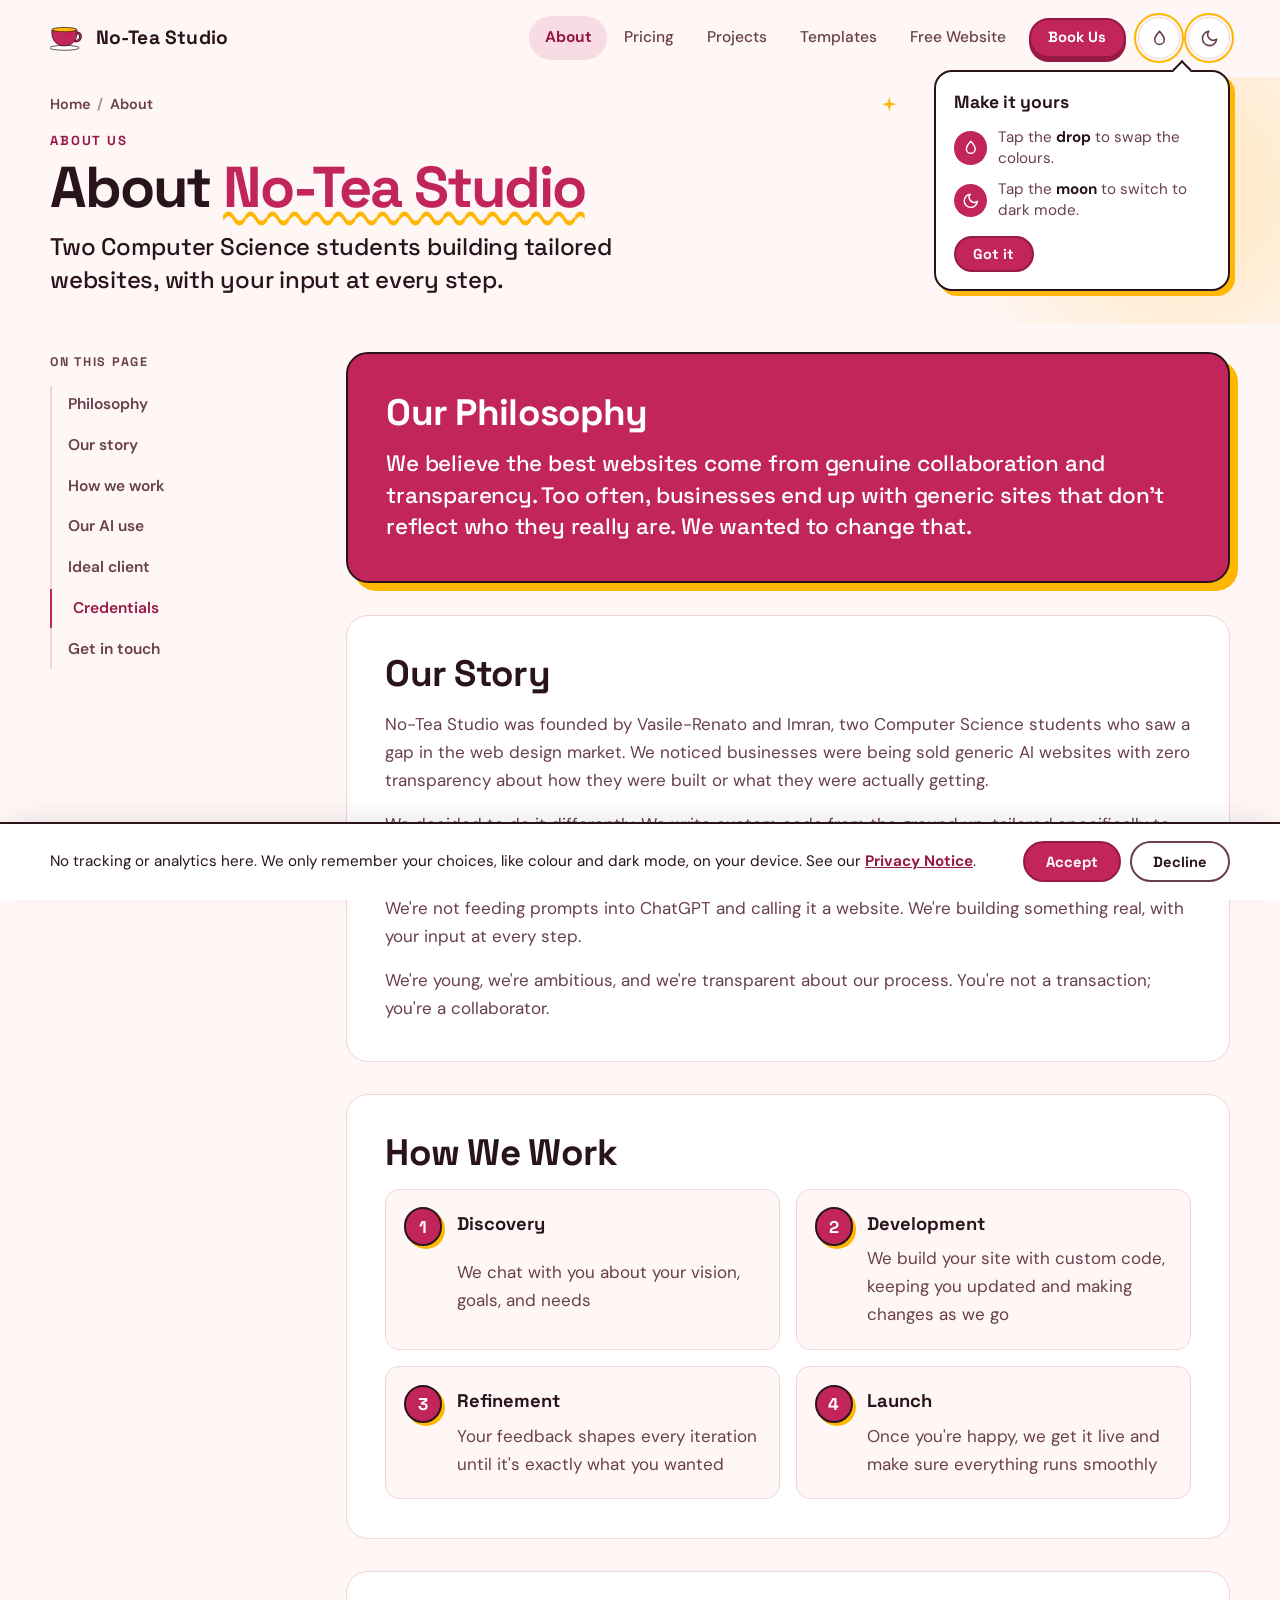
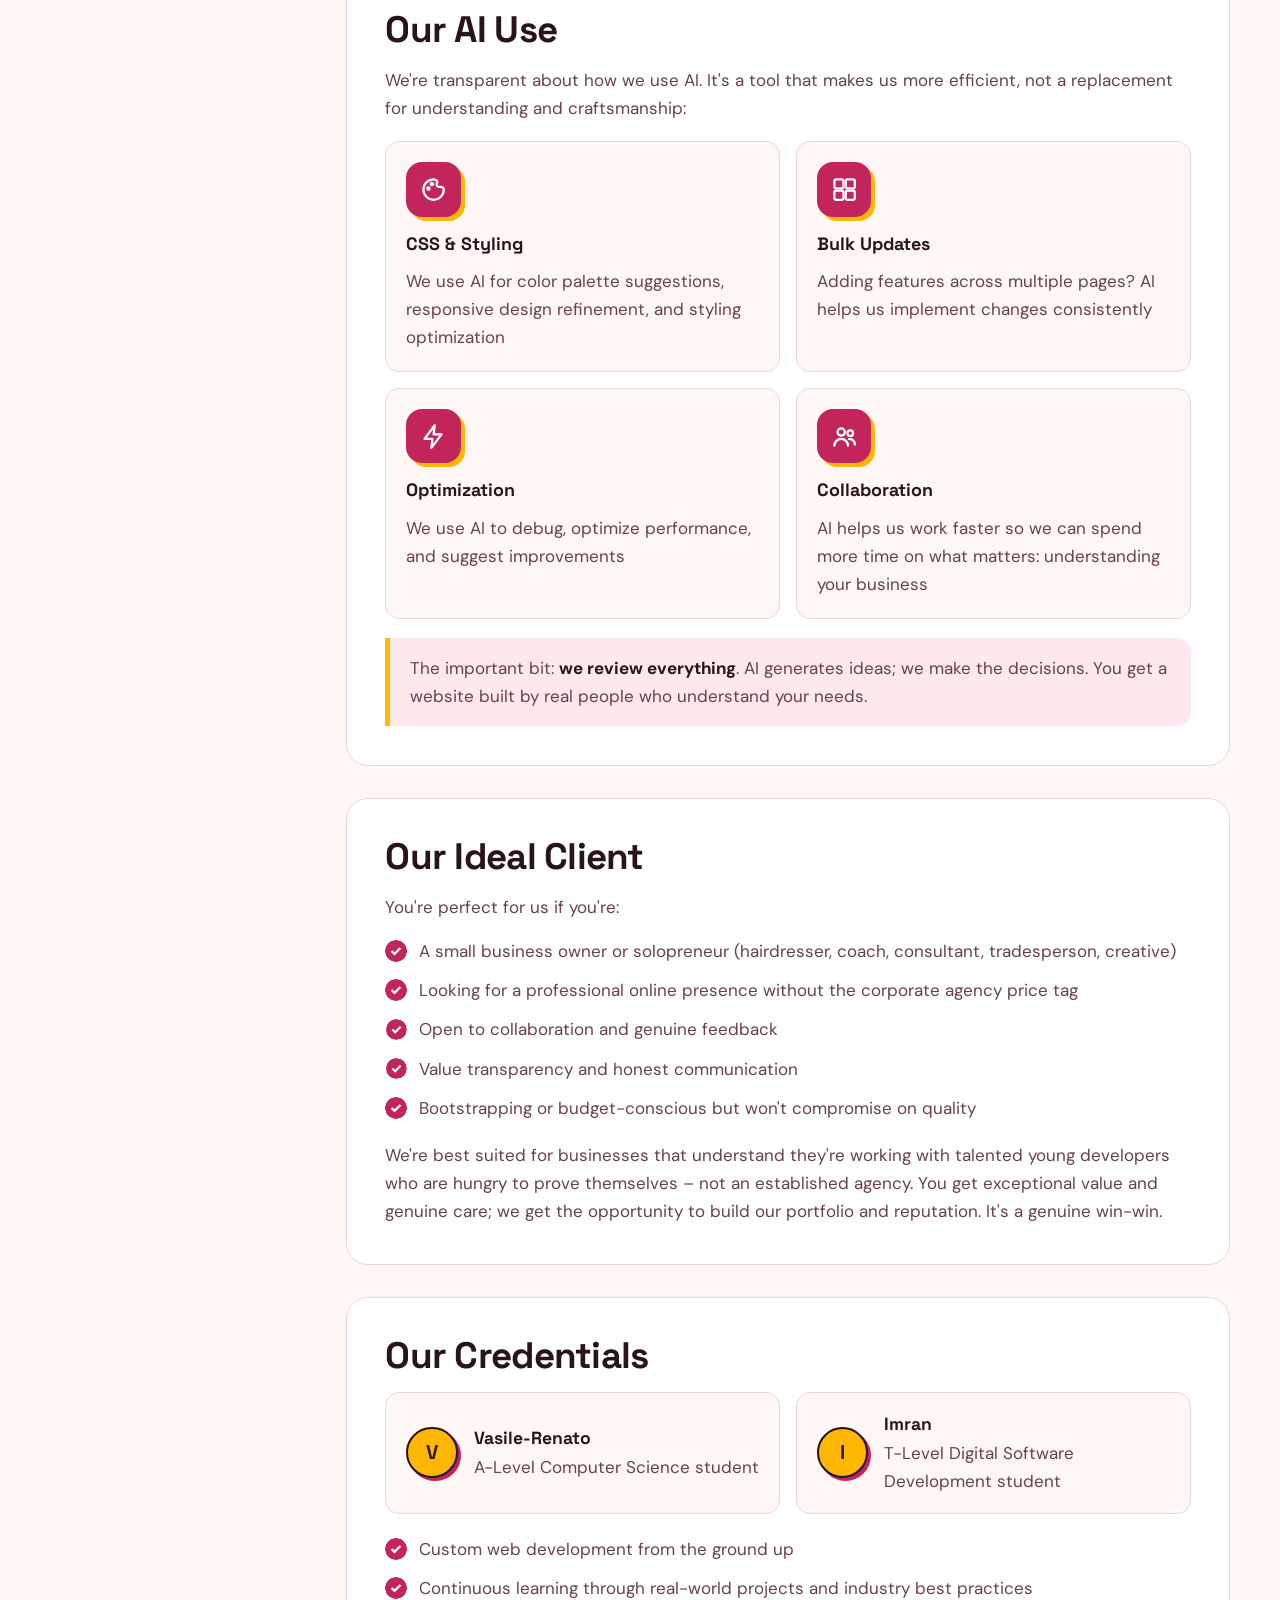
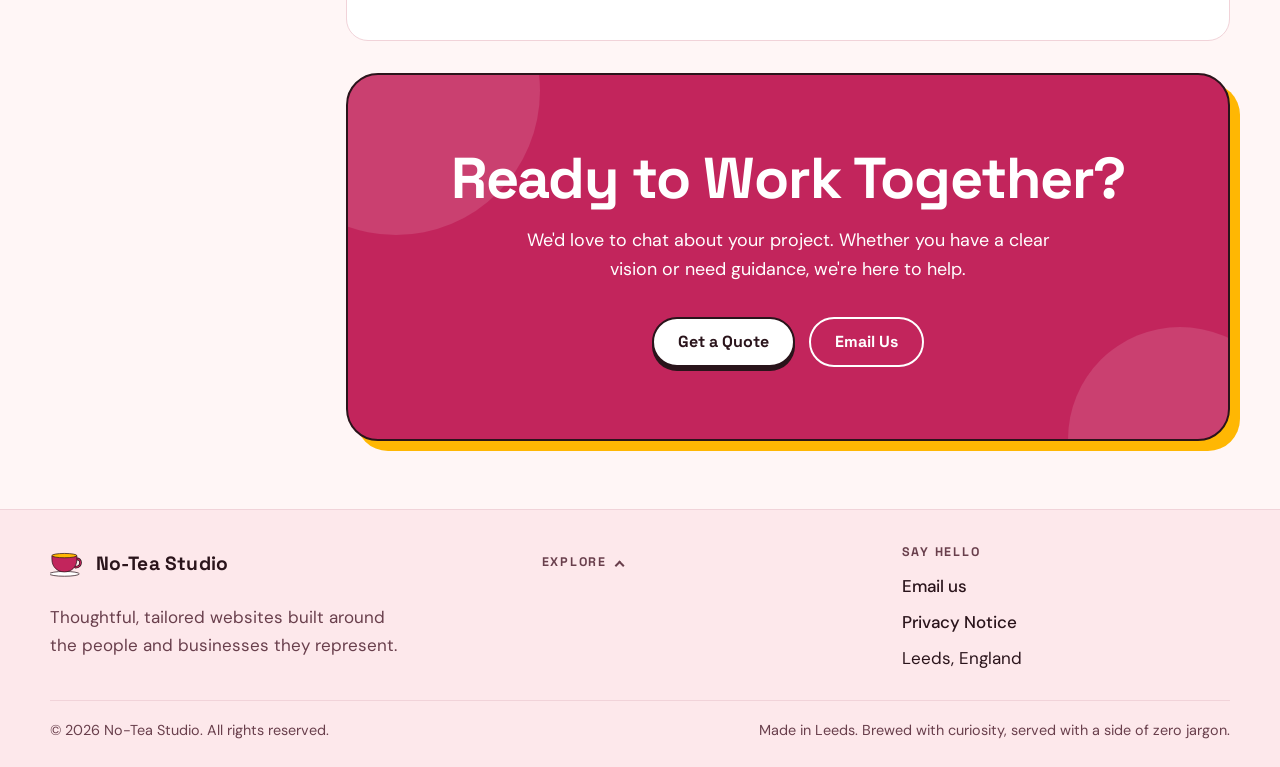
==== commit 5731a9ab: "Trimmed padding and shortened the footer." ====
--- a/about/index.html
+++ b/about/index.html
@@ -394,7 +394,8 @@
                     <p>Thoughtful, tailored websites built around the people and businesses they represent.</p>
                 </div>
                 <nav aria-label="Footer">
-                    <h2>Explore</h2>
+                    <details class="footer-menu">
+                        <summary>Explore</summary>
                     <ul class="footer-links">
                         <li><a href="/about/">About</a></li>
                         <li><a href="/pricing/">Pricing</a></li>
@@ -403,6 +404,7 @@
                         <li><a href="/free-website/">Free Website</a></li>
                         <li><a href="/bookings/">Book Us</a></li>
                     </ul>
+                    </details>
                 </nav>
                 <div>
                     <h2>Say hello</h2>
--- a/home.css
+++ b/home.css
@@ -2362,7 +2362,7 @@
 
 .site-footer {
 	margin-top: clamp(3.5rem, 8vw, 6rem);
-	padding: 3rem 0 2rem;
+	padding: 2.25rem 0 1.5rem;
 	border-top: 1.5px solid var(--c-line);
 	background: var(--c-bg-alt);
 }
@@ -2407,14 +2407,66 @@
 	text-underline-offset: 0.25em;
 }
 
+/* Footer "Explore" dropdown: opens downward, below the heading */
+.footer-menu {
+	position: relative;
+}
+
+.footer-menu summary {
+	display: inline-flex;
+	align-items: center;
+	gap: 0.55rem;
+	margin-bottom: 0.8rem;
+	color: var(--c-ink-soft);
+	font-family: var(--font-display);
+	font-size: 0.78rem;
+	font-weight: 700;
+	letter-spacing: 0.14em;
+	text-transform: uppercase;
+	cursor: pointer;
+	list-style: none;
+}
+
+.footer-menu summary::-webkit-details-marker {
+	display: none;
+}
+
+.footer-menu summary::after {
+	content: '';
+	width: 0.45rem;
+	height: 0.45rem;
+	border: solid currentColor;
+	border-width: 0 2px 2px 0;
+	transform: rotate(-135deg) translate(-2px, -2px);
+	transition: transform 160ms ease;
+}
+
+.footer-menu[open] summary::after {
+	transform: rotate(45deg) translate(-2px, -2px);
+}
+
+.footer-menu summary:hover {
+	color: var(--c-primary-deep);
+}
+
+.footer-menu summary:focus-visible {
+	outline: 3px solid var(--c-primary);
+	outline-offset: 4px;
+	border-radius: 4px;
+}
+
+.footer-menu .footer-links {
+	margin-top: 0.1rem;
+}
+
 .footer-base {
 	display: flex;
 	flex-wrap: wrap;
 	align-items: center;
 	justify-content: space-between;
 	gap: 0.6rem 1.5rem;
-	margin-top: 2.5rem;
-	padding-top: 1.4rem;
+	margin-top: 1.75rem;
+	padding-top: 1.1rem;
 	border-top: 1.5px solid var(--c-line);
 	color: var(--c-ink-soft);
 	font-size: 0.9rem;
--- a/pages.css
+++ b/pages.css
@@ -9,7 +9,7 @@
 
 .page-hero {
 	position: relative;
-	padding: clamp(1.25rem, 3.5vw, 2.5rem) 0 clamp(1.75rem, 4vw, 3rem);
+	padding: clamp(0.5rem, 1.5vw, 1rem) 0 clamp(1rem, 2.5vw, 1.75rem);
 	overflow: clip;
 }
 
@@ -32,7 +32,7 @@
 	display: flex;
 	flex-wrap: wrap;
 	gap: 0.4rem;
-	margin: 0 0 1rem;
+	margin: 0 0 0.5rem;
 	padding: 0;
 	color: var(--c-ink-soft);
 	font-size: 0.9rem;
@@ -59,21 +59,25 @@
 
 .page-hero h1 {
 	max-width: 17ch;
-	font-size: clamp(2.5rem, 6vw, 4.4rem);
+	font-size: clamp(2.2rem, 5vw, 3.6rem);
 	line-height: 1;
 	letter-spacing: -0.035em;
 }
 
+.page-hero .eyebrow {
+	margin-bottom: 0.5rem;
+}
+
 .page-hero .lead {
 	max-width: 38rem;
-	margin-top: 1.3rem;
+	margin-top: 0.9rem;
 }
 
 .page-hero-actions {
 	display: flex;
 	flex-wrap: wrap;
 	gap: 0.9rem;
-	margin-top: 1.8rem;
+	margin-top: 1.25rem;
 }
 
 .page-spark {
@@ -94,7 +98,20 @@
 }
 
 .page-section {
-	padding: clamp(1.5rem, 4vw, 3rem) 0;
+	padding: clamp(1rem, 2.5vw, 1.75rem) 0;
+}
+
+/* Inner pages: tighter big sections and footer gap than the homepage */
+.section {
+	padding: clamp(2rem, 4.5vw, 3.25rem) 0;
+}
+
+.section-head {
+	margin-bottom: clamp(1.25rem, 2.5vw, 2rem);
+}
+
+.site-footer {
+	margin-top: clamp(1.5rem, 4vw, 2.5rem);
 }
 
 /* =====================================================================
@@ -405,14 +422,15 @@
 }
 
 .message-adds {
-	display: flex;
-	flex-wrap: wrap;
+	display: grid;
+	grid-template-columns: repeat(3, minmax(0, 1fr));
 	gap: 0.55rem;
 	margin-top: 1rem;
 }
 
 .message-add {
-	padding: 0.45rem 0.85rem;
+	padding: 0.5rem 0.6rem;
+	text-align: center;
 	border: 1.5px solid var(--c-line);
 	border-radius: 999px;
 	color: var(--c-ink);
@@ -440,6 +458,10 @@
 }
 
 @media (max-width: 540px) {
+	.message-adds {
+		grid-template-columns: repeat(2, minmax(0, 1fr));
+	}
+
 	.template-grid {
 		grid-template-columns: 1fr;
 	}
